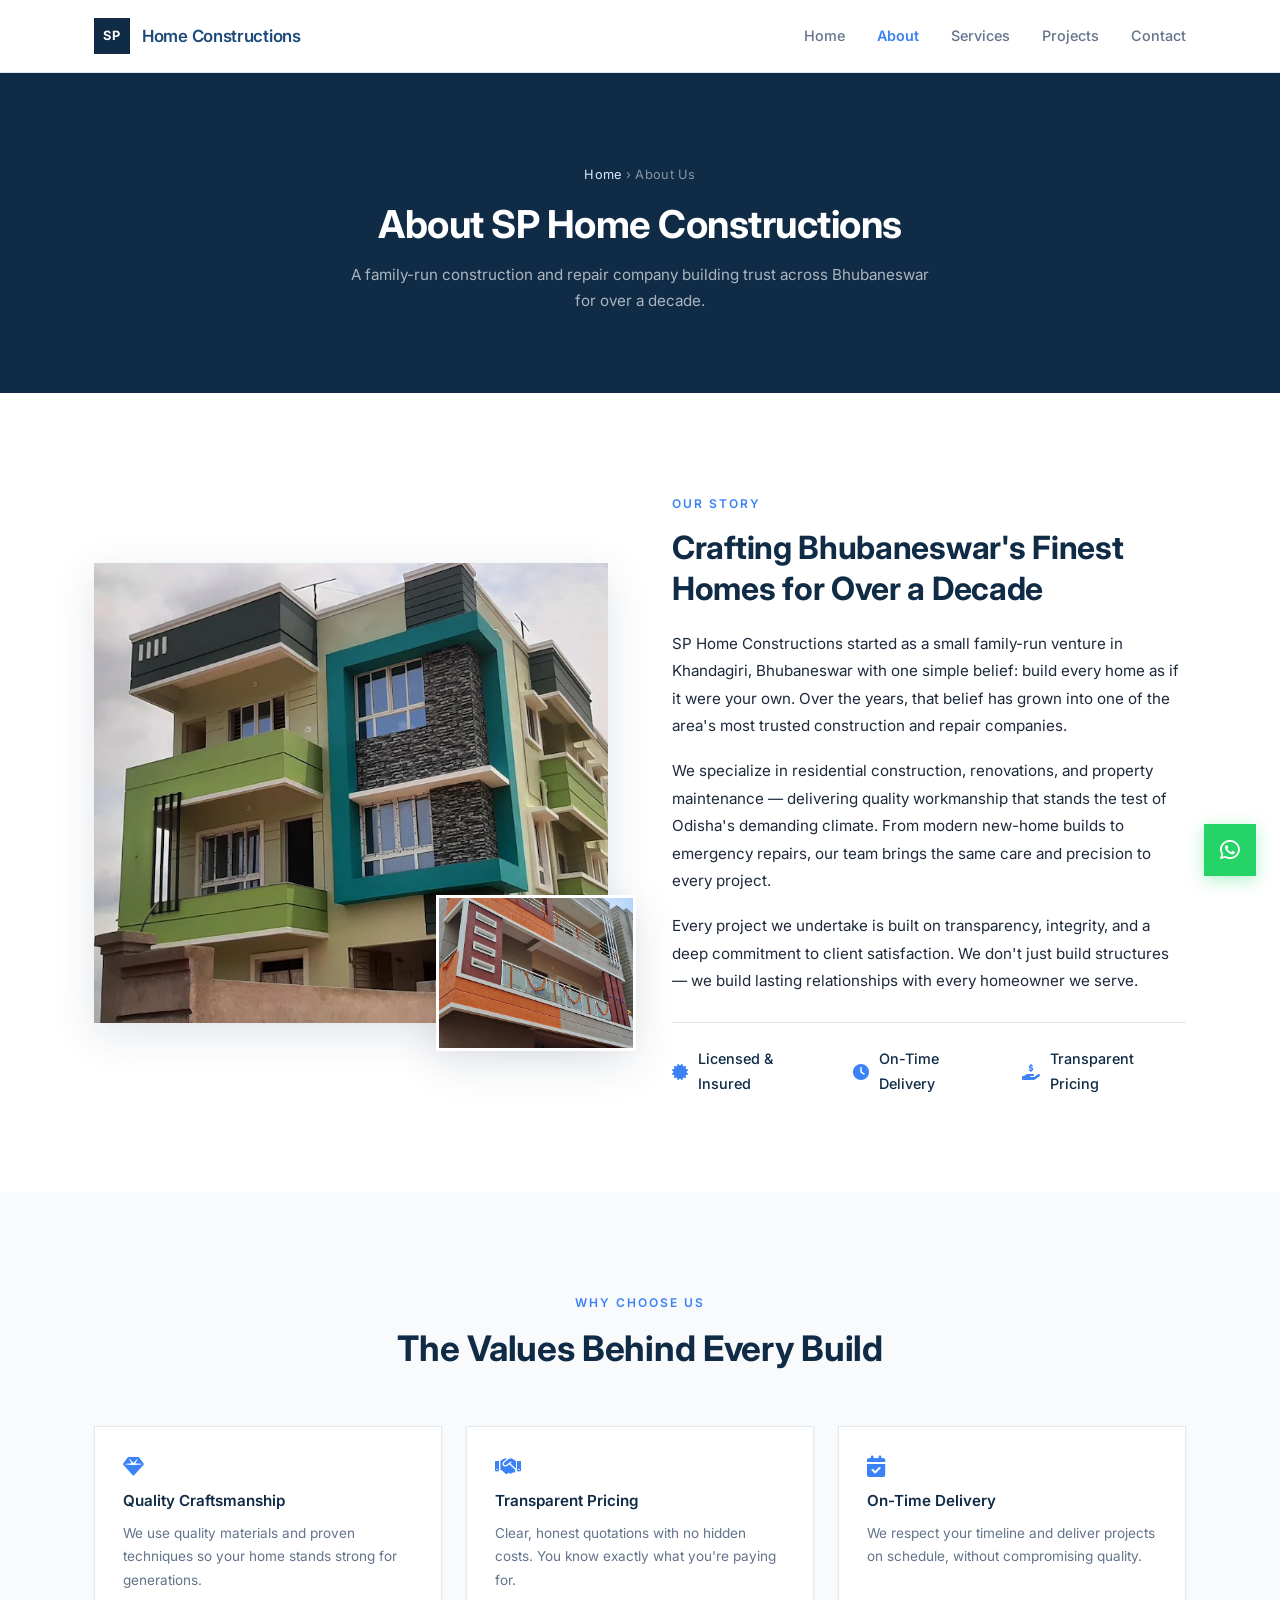
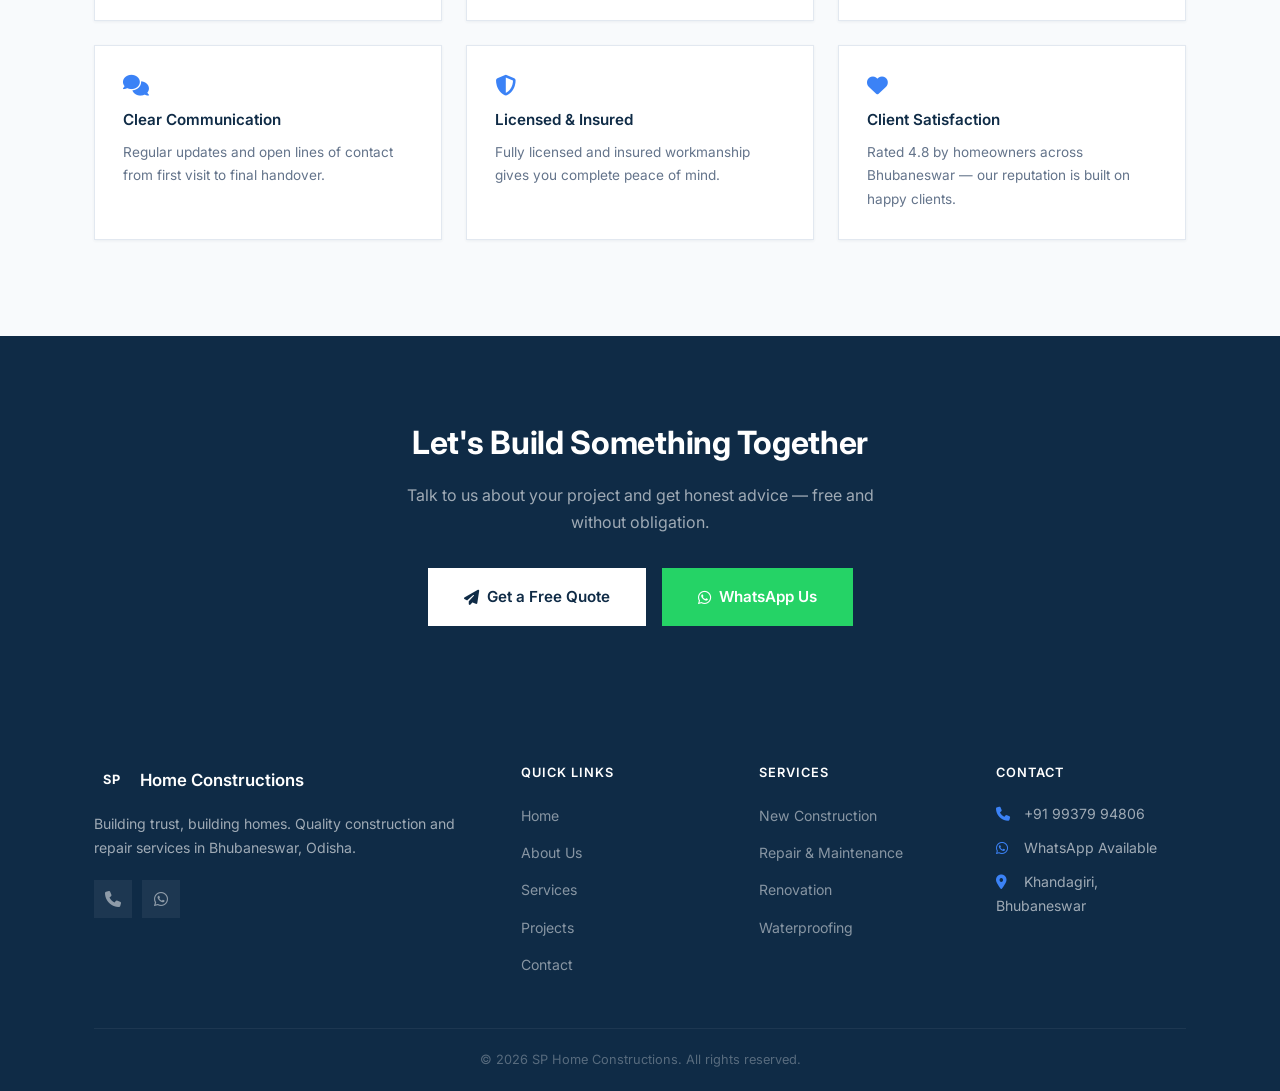
==== about.html @ ca33db7f "SEO overhaul: multi-page site (11 pages) with structured data, sitemap, robots, 404, favicon, and pe" ====
<!doctype html>
<html lang="en-IN">
  <head>
    <meta charset="UTF-8" />
    <meta name="viewport" content="width=device-width, initial-scale=1.0" />
    <title>About SP Home Constructions | Trusted Builders in Khandagiri, Bhubaneswar</title>
    <meta
      name="description"
      content="SP Home Constructions is a family-run construction company in Khandagiri, Bhubaneswar with 10+ years of experience, 50+ projects and 100+ happy clients. Learn our story."
    />
    <link rel="canonical" href="https://sp-home-constructions.vercel.app/about.html" />
    <meta property="og:type" content="website" />
    <meta property="og:title" content="About SP Home Constructions | Trusted Builders in Khandagiri, Bhubaneswar" />
    <meta
      property="og:description"
      content="Family-run construction company in Khandagiri, Bhubaneswar. 10+ years experience, 50+ projects, 100+ happy clients."
    />
    <meta property="og:url" content="https://sp-home-constructions.vercel.app/about.html" />
    <meta property="og:image" content="https://sp-home-constructions.vercel.app/images/about-1.webp" />
    <meta property="og:site_name" content="SP Home Constructions" />
    <meta property="og:locale" content="en_IN" />
    <meta name="twitter:card" content="summary_large_image" />
    <meta name="twitter:title" content="About SP Home Constructions | Trusted Builders in Khandagiri" />
    <meta name="twitter:description" content="Family-run construction company in Khandagiri, Bhubaneswar. 10+ years experience, 50+ projects." />
    <meta name="twitter:image" content="https://sp-home-constructions.vercel.app/images/about-1.webp" />
    <link rel="icon" type="image/svg+xml" href="images/favicon.svg" />
    <link rel="preconnect" href="https://fonts.googleapis.com" />
    <link rel="preconnect" href="https://fonts.gstatic.com" crossorigin />
    <link
      href="https://fonts.googleapis.com/css2?family=Inter:wght@300;400;500;600;700;800&display=swap"
      rel="stylesheet"
    />
    <link
      rel="stylesheet"
      href="https://cdnjs.cloudflare.com/ajax/libs/font-awesome/6.5.0/css/all.min.css"
    />
    <link rel="stylesheet" href="css/style.css" />
    <script type="application/ld+json">
    {
      "@context": "https://schema.org",
      "@type": "AboutPage",
      "name": "About SP Home Constructions",
      "url": "https://sp-home-constructions.vercel.app/about.html",
      "mainEntity": {
        "@type": "HomeAndConstructionBusiness",
        "name": "SP Home Constructions",
        "description": "Family-run construction and repair service based in Khandagiri, Bhubaneswar, Odisha.",
        "url": "https://sp-home-constructions.vercel.app/",
        "telephone": "+919937994806",
        "address": {
          "@type": "PostalAddress",
          "streetAddress": "Plot 1578/2433, Ln 6, Bhaktamadhu Nagar, Jagamara",
          "addressLocality": "Bhubaneswar",
          "addressRegion": "Odisha",
          "postalCode": "751030",
          "addressCountry": "IN"
        }
      }
    }
    </script>
  </head>
  <body>
    <!-- Header -->
    <header class="header" id="header">
      <div class="container">
        <a href="index.html" class="logo">
          <span class="logo-mark">SP</span>
          <span class="logo-text">Home Constructions</span>
        </a>
        <nav class="nav" id="nav">
          <ul>
            <li><a href="index.html">Home</a></li>
            <li><a href="about.html" class="active">About</a></li>
            <li><a href="services.html">Services</a></li>
            <li><a href="projects.html">Projects</a></li>
            <li><a href="contact.html">Contact</a></li>
          </ul>
        </nav>
        <button class="hamburger" id="hamburger" aria-label="Menu">
          <span></span><span></span><span></span>
        </button>
      </div>
    </header>

    <!-- Page Hero -->
    <section class="page-hero">
      <div class="container">
        <p class="breadcrumb"><a href="index.html">Home</a> &rsaquo; About Us</p>
        <h1>About SP Home Constructions</h1>
        <p>
          A family-run construction and repair company building trust across
          Bhubaneswar for over a decade.
        </p>
      </div>
    </section>

    <!-- About -->
    <section class="section about">
      <div class="container">
        <div class="about-grid">
          <div class="about-visual">
            <div class="about-image-main">
              <img
                src="images/about-1.webp"
                alt="SP Home Constructions residential project in Bhubaneswar"
              />
            </div>
            <div class="about-image-accent">
              <img src="images/about-2.webp" alt="Construction detail by SP Home Constructions" />
            </div>
          </div>
          <div class="about-text">
            <span class="section-label">Our Story</span>
            <h2>Crafting Bhubaneswar's Finest Homes for Over a Decade</h2>
            <p>
              SP Home Constructions started as a small family-run venture in
              Khandagiri, Bhubaneswar with one simple belief: build every home
              as if it were your own. Over the years, that belief has grown
              into one of the area's most trusted construction and repair
              companies.
            </p>
            <p>
              We specialize in residential construction, renovations, and
              property maintenance — delivering quality workmanship that
              stands the test of Odisha's demanding climate. From modern
              new-home builds to emergency repairs, our team brings the same
              care and precision to every project.
            </p>
            <p>
              Every project we undertake is built on transparency, integrity,
              and a deep commitment to client satisfaction. We don't just
              build structures — we build lasting relationships with every
              homeowner we serve.
            </p>
            <div class="about-features">
              <div class="feature">
                <i class="fas fa-certificate"></i>
                <span>Licensed & Insured</span>
              </div>
              <div class="feature">
                <i class="fas fa-clock"></i>
                <span>On-Time Delivery</span>
              </div>
              <div class="feature">
                <i class="fas fa-hand-holding-usd"></i>
                <span>Transparent Pricing</span>
              </div>
            </div>
          </div>
        </div>
      </div>
    </section>

    <!-- Values -->
    <section class="section services">
      <div class="container">
        <div class="section-header">
          <span class="section-label">Why Choose Us</span>
          <h2>The Values Behind Every Build</h2>
        </div>
        <div class="values-grid">
          <div class="value-card">
            <i class="fas fa-gem"></i>
            <h3>Quality Craftsmanship</h3>
            <p>
              We use quality materials and proven techniques so your home
              stands strong for generations.
            </p>
          </div>
          <div class="value-card">
            <i class="fas fa-handshake"></i>
            <h3>Transparent Pricing</h3>
            <p>
              Clear, honest quotations with no hidden costs. You know exactly
              what you're paying for.
            </p>
          </div>
          <div class="value-card">
            <i class="fas fa-calendar-check"></i>
            <h3>On-Time Delivery</h3>
            <p>
              We respect your timeline and deliver projects on schedule,
              without compromising quality.
            </p>
          </div>
          <div class="value-card">
            <i class="fas fa-comments"></i>
            <h3>Clear Communication</h3>
            <p>
              Regular updates and open lines of contact from first visit to
              final handover.
            </p>
          </div>
          <div class="value-card">
            <i class="fas fa-shield-alt"></i>
            <h3>Licensed & Insured</h3>
            <p>
              Fully licensed and insured workmanship gives you complete peace
              of mind.
            </p>
          </div>
          <div class="value-card">
            <i class="fas fa-heart"></i>
            <h3>Client Satisfaction</h3>
            <p>
              Rated 4.8 by homeowners across Bhubaneswar — our reputation is
              built on happy clients.
            </p>
          </div>
        </div>
      </div>
    </section>

    <!-- CTA Banner -->
    <section class="cta-banner">
      <div class="container">
        <h2>Let's Build Something Together</h2>
        <p>
          Talk to us about your project and get honest advice — free and
          without obligation.
        </p>
        <div class="cta-actions">
          <a href="contact.html" class="btn btn-primary btn-lg">
            <i class="fas fa-paper-plane"></i> Get a Free Quote
          </a>
          <a
            href="https://wa.me/919937994806"
            target="_blank"
            class="btn btn-whatsapp btn-lg"
          >
            <i class="fab fa-whatsapp"></i> WhatsApp Us
          </a>
        </div>
      </div>
    </section>

    <!-- Footer -->
    <footer class="footer">
      <div class="container">
        <div class="footer-grid">
          <div class="footer-brand">
            <div class="footer-logo">
              <span class="logo-mark">SP</span>
              <span>Home Constructions</span>
            </div>
            <p>
              Building trust, building homes. Quality construction and repair
              services in Bhubaneswar, Odisha.
            </p>
            <div class="footer-social">
              <a href="tel:+919937994806" aria-label="Phone"
                ><i class="fas fa-phone"></i
              ></a>
              <a
                href="https://wa.me/919937994806"
                target="_blank"
                aria-label="WhatsApp"
                ><i class="fab fa-whatsapp"></i
              ></a>
            </div>
          </div>
          <div class="footer-links">
            <h4>Quick Links</h4>
            <ul>
              <li><a href="index.html">Home</a></li>
              <li><a href="about.html">About Us</a></li>
              <li><a href="services.html">Services</a></li>
              <li><a href="projects.html">Projects</a></li>
              <li><a href="contact.html">Contact</a></li>
            </ul>
          </div>
          <div class="footer-links">
            <h4>Services</h4>
            <ul>
              <li><a href="services/home-construction.html">New Construction</a></li>
              <li><a href="services/repair-maintenance.html">Repair & Maintenance</a></li>
              <li><a href="services/renovation.html">Renovation</a></li>
              <li><a href="services/waterproofing.html">Waterproofing</a></li>
            </ul>
          </div>
          <div class="footer-contact">
            <h4>Contact</h4>
            <p><i class="fas fa-phone"></i> +91 99379 94806</p>
            <p><i class="fab fa-whatsapp"></i> WhatsApp Available</p>
            <p><i class="fas fa-map-marker-alt"></i> Khandagiri, Bhubaneswar</p>
          </div>
        </div>
        <div class="footer-bottom">
          <p>&copy; 2026 SP Home Constructions. All rights reserved.</p>
        </div>
      </div>
    </footer>

    <!-- WhatsApp Float -->
    <a
      href="https://wa.me/919937994806?text=Hi%20SP%20Home%20Constructions!%20I'm%20interested%20in%20your%20services."
      target="_blank"
      class="whatsapp-float"
      aria-label="Chat on WhatsApp"
    >
      <i class="fab fa-whatsapp"></i>
    </a>

    <script src="js/script.js"></script>
  </body>
</html>
---- css/style.css ----
:root {
  --navy: #0F2B46;
  --navy-light: #1E4A7A;
  --blue: #3B82F6;
  --blue-light: #DBEAFE;
  --white: #FFFFFF;
  --bg: #F8FAFC;
  --text: #1E293B;
  --text-light: #64748B;
  --border: #E2E8F0;
  --shadow-sm: 0 1px 3px rgba(15, 43, 70, 0.06);
  --shadow: 0 4px 20px rgba(15, 43, 70, 0.08);
  --shadow-lg: 0 12px 40px rgba(15, 43, 70, 0.12);
  --radius: 6px;
  --transition: 0.3s ease;
}

* {
  margin: 0;
  padding: 0;
  box-sizing: border-box;
}

html {
  scroll-behavior: smooth;
}

body {
  font-family: 'Inter', -apple-system, BlinkMacSystemFont, sans-serif;
  color: var(--text);
  line-height: 1.7;
  background: var(--white);
  -webkit-font-smoothing: antialiased;
}

.container {
  max-width: 1140px;
  margin: 0 auto;
  padding: 0 24px;
}

img {
  max-width: 100%;
  height: auto;
  display: block;
}

/* Header */
.header {
  position: fixed;
  top: 0;
  left: 0;
  width: 100%;
  z-index: 1000;
  background: #fff;
  border-bottom: 1px solid var(--border);
  transition: var(--transition);
}

.header .container {
  display: flex;
  align-items: center;
  justify-content: space-between;
  height: 72px;
}

.logo {
  display: flex;
  align-items: center;
  gap: 12px;
  text-decoration: none;
  z-index: 2;
}

.logo-mark {
  font-weight: 700;
  font-size: 0.8rem;
  letter-spacing: 1px;
  width: 36px;
  height: 36px;
  background: var(--navy);
  color: #fff;
  display: flex;
  align-items: center;
  justify-content: center;
}

.logo-text {
  font-weight: 600;
  font-size: 1.05rem;
  color: var(--navy-light);
  letter-spacing: -0.3px;
}

.nav {
  display: flex;
  align-items: center;
}

.nav ul {
  display: flex;
  list-style: none;
  gap: 32px;
}

.nav a {
  text-decoration: none;
  color: var(--text-light);
  font-weight: 500;
  font-size: 0.9rem;
  transition: color 0.3s;
}

.nav a:hover {
  color: var(--blue);
}

.hamburger {
  display: none;
  background: none;
  border: none;
  cursor: pointer;
  padding: 4px;
  position: relative;
  z-index: 101;
}

.hamburger span {
  display: block;
  width: 22px;
  height: 2px;
  background: var(--navy);
  margin: 5px 0;
  transition: var(--transition);
}

.hamburger.active span:nth-child(1) {
  transform: rotate(45deg) translate(5px, 5px);
}

.hamburger.active span:nth-child(2) {
  opacity: 0;
}

.hamburger.active span:nth-child(3) {
  transform: rotate(-45deg) translate(5px, -5px);
}

/* Hero */
.hero {
  min-height: 100vh;
  position: relative;
  display: flex;
  align-items: center;
  overflow: hidden;
}

.hero-bg {
  position: absolute;
  inset: 0;
  background: url('../images/hero-bg.webp') center 30%/cover no-repeat;
}

.hero-overlay {
  position: absolute;
  inset: 0;
  background: linear-gradient(135deg, rgba(15,43,70,0.95) 0%, rgba(15,43,70,0.75) 100%);
}

.hero .container {
  position: relative;
  z-index: 1;
  width: 100%;
}

.hero-content {
  max-width: 620px;
  padding: 120px 0 180px;
}

.hero-badge {
  display: inline-block;
  padding: 8px 20px;
  background: rgba(59,130,246,0.15);
  font-size: 0.78rem;
  font-weight: 600;
  color: var(--blue);
  letter-spacing: 1px;
  text-transform: uppercase;
  margin-bottom: 24px;
}

.hero-content h1 {
  font-size: 3.5rem;
  font-weight: 700;
  line-height: 1.1;
  color: #fff;
  margin-bottom: 20px;
  letter-spacing: -0.5px;
}

.hero-content p {
  font-size: 1.05rem;
  line-height: 1.8;
  color: rgba(255,255,255,0.7);
  margin-bottom: 32px;
  max-width: 480px;
}

.hero-actions {
  display: flex;
  gap: 16px;
  flex-wrap: wrap;
}

/* Buttons */
.btn {
  display: inline-flex;
  align-items: center;
  gap: 8px;
  padding: 14px 32px;
  font-size: 0.9rem;
  font-weight: 600;
  text-decoration: none;
  border: none;
  cursor: pointer;
  transition: var(--transition);
  font-family: 'Inter', sans-serif;
}

.btn-lg {
  padding: 16px 36px;
  font-size: 0.95rem;
}

.btn-primary {
  background: var(--blue);
  color: #fff;
}

.btn-primary:hover {
  background: #2563EB;
  transform: translateY(-1px);
  box-shadow: 0 4px 16px rgba(59,130,246,0.3);
}

.btn-ghost {
  background: transparent;
  color: #fff;
  border: 1px solid rgba(255,255,255,0.2);
}

.btn-ghost:hover {
  border-color: rgba(255,255,255,0.5);
}

.btn-whatsapp {
  background: #25d366;
  color: #fff;
}

.btn-whatsapp:hover {
  background: #1da851;
  transform: translateY(-1px);
  box-shadow: 0 4px 16px rgba(37,211,102,0.3);
}

/* Section */
.section {
  padding: 96px 0;
}

.section-header {
  text-align: center;
  margin-bottom: 56px;
}

.section-label {
  display: inline-block;
  font-size: 0.75rem;
  font-weight: 600;
  color: var(--blue);
  letter-spacing: 2px;
  text-transform: uppercase;
  margin-bottom: 12px;
}

.section-header h2 {
  font-size: 2.2rem;
  font-weight: 700;
  color: var(--navy);
  line-height: 1.25;
  margin-bottom: 12px;
  letter-spacing: -0.3px;
}

.section-header p {
  color: var(--text-light);
  font-size: 1rem;
  max-width: 540px;
  margin: 0 auto;
}

/* About */
.about {
  background: var(--white);
}

.about-grid {
  display: grid;
  grid-template-columns: 1fr 1fr;
  gap: 64px;
  align-items: center;
}

.about-visual {
  position: relative;
}

.about-image-main {
  overflow: hidden;
  box-shadow: var(--shadow-lg);
}

.about-image-main img {
  width: 100%;
  height: 460px;
  object-fit: cover;
  transition: transform 0.5s;
}

.about-image-main:hover img {
  transform: scale(1.03);
}

.about-image-accent {
  position: absolute;
  bottom: -28px;
  right: -28px;
  width: 200px;
  overflow: hidden;
  box-shadow: var(--shadow-lg);
  border: 3px solid #fff;
}

.about-image-accent img {
  width: 100%;
  height: 150px;
  object-fit: cover;
}

.about-text h2 {
  font-size: 2rem;
  font-weight: 700;
  color: var(--navy);
  line-height: 1.3;
  margin-bottom: 20px;
  letter-spacing: -0.3px;
}

.about-text p {
  color: var(--text);
  font-size: 0.95rem;
  margin-bottom: 18px;
  line-height: 1.8;
}

.about-features {
  display: flex;
  gap: 24px;
  margin-top: 28px;
  padding-top: 24px;
  border-top: 1px solid var(--border);
}

.feature {
  display: flex;
  align-items: center;
  gap: 10px;
  font-weight: 500;
  color: var(--navy);
  font-size: 0.9rem;
}

.feature i {
  color: var(--blue);
  font-size: 1rem;
}

/* Services */
.services {
  background: var(--bg);
}

.services-grid {
  display: grid;
  grid-template-columns: repeat(3, 1fr);
  gap: 24px;
}

.service-card {
  background: #fff;
  padding: 36px 28px;
  box-shadow: var(--shadow-sm);
  transition: var(--transition);
  border: 1px solid var(--border);
}

.service-card:hover {
  box-shadow: var(--shadow);
  border-color: var(--blue);
}

.service-icon {
  width: 56px;
  height: 56px;
  background: var(--blue-light);
  display: flex;
  align-items: center;
  justify-content: center;
  margin: 0 0 20px;
  font-size: 1.3rem;
  color: var(--blue);
}

.service-card h3 {
  font-size: 1.1rem;
  font-weight: 600;
  color: var(--navy);
  margin-bottom: 10px;
}

.service-card p {
  color: var(--text-light);
  font-size: 0.9rem;
  line-height: 1.7;
}

.service-link {
  display: inline-block;
  margin-top: 14px;
  color: var(--blue);
  font-weight: 600;
  font-size: 0.85rem;
  text-decoration: none;
  transition: color 0.2s;
}

.service-link:hover {
  color: var(--navy);
}

/* Projects */
.projects {
  background: var(--white);
}

.projects-grid {
  display: grid;
  grid-template-columns: repeat(3, 1fr);
  gap: 20px;
}

.project-card {
  position: relative;
  overflow: hidden;
  cursor: pointer;
  aspect-ratio: 4 / 3;
}

.project-img {
  width: 100%;
  height: 100%;
}

.project-img img {
  width: 100%;
  height: 100%;
  object-fit: cover;
  transition: transform 0.5s;
}

.project-card:hover .project-img img {
  transform: scale(1.06);
}

.project-overlay {
  position: absolute;
  inset: 0;
  background: linear-gradient(to top, rgba(15,43,70,0.85) 0%, transparent 50%);
  display: flex;
  flex-direction: column;
  justify-content: flex-end;
  padding: 24px;
  opacity: 0;
  transition: opacity 0.3s;
}

.project-card:hover .project-overlay {
  opacity: 1;
}

.project-overlay h3 {
  color: #fff;
  font-size: 1.05rem;
  font-weight: 600;
}

.project-overlay p {
  color: rgba(255,255,255,0.65);
  font-size: 0.85rem;
  margin-top: 4px;
}

/* Testimonials */
.testimonials {
  background: var(--bg);
}

.testimonials-grid {
  display: grid;
  grid-template-columns: repeat(3, 1fr);
  gap: 24px;
}

.testimonial-card {
  background: #fff;
  padding: 32px;
  box-shadow: var(--shadow-sm);
  border: 1px solid var(--border);
  transition: var(--transition);
}

.testimonial-card:hover {
  box-shadow: var(--shadow);
}

.testimonial-stars {
  color: #F59E0B;
  margin-bottom: 16px;
  font-size: 0.8rem;
  letter-spacing: 2px;
}

.testimonial-card > p {
  color: var(--text);
  font-size: 0.92rem;
  line-height: 1.8;
  margin-bottom: 20px;
}

.testimonial-author {
  display: flex;
  align-items: center;
  gap: 12px;
}

.author-avatar {
  width: 40px;
  height: 40px;
  background: var(--navy);
  color: #fff;
  display: flex;
  align-items: center;
  justify-content: center;
  font-weight: 600;
  font-size: 0.8rem;
}

.testimonial-author h4 {
  font-size: 0.9rem;
  font-weight: 600;
  color: var(--navy);
}

.testimonial-author span {
  font-size: 0.8rem;
  color: var(--text-light);
}

/* CTA Banner */
.cta-banner {
  padding: 80px 0;
  background: var(--navy);
  text-align: center;
}

.cta-banner h2 {
  font-size: 2rem;
  color: #fff;
  font-weight: 700;
  margin-bottom: 12px;
  letter-spacing: -0.3px;
}

.cta-banner p {
  font-size: 1rem;
  color: rgba(255,255,255,0.6);
  margin-bottom: 32px;
  max-width: 480px;
  margin-left: auto;
  margin-right: auto;
}

.cta-actions {
  display: flex;
  gap: 16px;
  justify-content: center;
  flex-wrap: wrap;
}

.cta-banner .btn-primary {
  background: #fff;
  color: var(--navy);
}

.cta-banner .btn-primary:hover {
  background: var(--blue-light);
  box-shadow: none;
}

/* Contact */
.contact {
  background: var(--white);
}

.contact-grid {
  display: grid;
  grid-template-columns: 1fr 1fr;
  gap: 56px;
  align-items: start;
}

.contact-info h2 {
  font-size: 2rem;
  font-weight: 700;
  color: var(--navy);
  margin-bottom: 12px;
  letter-spacing: -0.3px;
}

.contact-info > p {
  color: var(--text-light);
  margin-bottom: 32px;
  font-size: 0.95rem;
}

.contact-details {
  display: flex;
  flex-direction: column;
  gap: 24px;
}

.contact-item {
  display: flex;
  gap: 16px;
  align-items: flex-start;
}

.contact-icon {
  width: 44px;
  height: 44px;
  background: var(--blue-light);
  display: flex;
  align-items: center;
  justify-content: center;
  color: var(--blue);
  font-size: 1rem;
  flex-shrink: 0;
}

.contact-item h4 {
  font-size: 0.9rem;
  font-weight: 600;
  color: var(--navy);
  margin-bottom: 2px;
}

.contact-item p,
.contact-item a {
  color: var(--text-light);
  text-decoration: none;
  font-size: 0.9rem;
  line-height: 1.6;
}

.contact-item a:hover {
  color: var(--blue);
}

/* Contact Stats (moved from hero) */
.hero-stats {
  display: flex;
  gap: 24px;
  padding: 32px 0 0;
  flex-wrap: wrap;
  justify-content: center;
}

.hero-stat {
  text-align: center;
}

.hero-stat .stat-number {
  font-size: 1.4rem;
  font-weight: 700;
  color: #fff;
  display: block;
  line-height: 1.2;
}

.hero-stat .stat-label {
  font-size: 0.68rem;
  color: rgba(255,255,255,0.6);
  text-transform: uppercase;
  letter-spacing: 0.5px;
  display: block;
  margin-top: 2px;
}

/* Contact Form */
.contact-form {
  background: var(--bg);
  padding: 40px;
  border: 1px solid var(--border);
}

.contact-form h3 {
  font-size: 1.15rem;
  font-weight: 600;
  color: var(--navy);
  margin-bottom: 24px;
}

.form-row {
  display: grid;
  grid-template-columns: 1fr 1fr;
  gap: 16px;
}

.contact-form input,
.contact-form select,
.contact-form textarea {
  width: 100%;
  padding: 14px 16px;
  border: 1px solid var(--border);
  font-size: 0.9rem;
  font-family: 'Inter', sans-serif;
  background: #fff;
  outline: none;
  transition: border-color 0.2s;
  color: var(--text);
  margin-bottom: 16px;
}

.contact-form input:focus,
.contact-form select:focus,
.contact-form textarea:focus {
  border-color: var(--blue);
  box-shadow: 0 0 0 3px rgba(59,130,246,0.1);
}

.contact-form button {
  width: 100%;
  justify-content: center;
}

.form-status {
  margin-top: 16px;
  padding: 12px 16px;
  font-size: 0.85rem;
  border-radius: var(--radius);
  display: none;
}

.form-status.success {
  display: block;
  background: #ECFDF5;
  border: 1px solid #A7F3D0;
  color: #065F46;
}

.form-status.error {
  display: block;
  background: #FEF2F2;
  border: 1px solid #FECACA;
  color: #991B1B;
}

/* Map */
.map iframe {
  width: 100%;
  height: 380px;
  border: none;
  display: block;
}

/* Footer */
.footer {
  background: var(--navy);
  color: rgba(255,255,255,0.6);
  padding: 56px 0 0;
}

.footer-grid {
  display: grid;
  grid-template-columns: 2fr 1fr 1fr 1fr;
  gap: 48px;
  padding-bottom: 40px;
}

.footer-logo {
  display: flex;
  align-items: center;
  gap: 10px;
  font-size: 1.05rem;
  font-weight: 600;
  color: #fff;
  margin-bottom: 14px;
}

.footer-brand p {
  font-size: 0.88rem;
  line-height: 1.7;
  margin-bottom: 20px;
}

.footer-social {
  display: flex;
  gap: 10px;
}

.footer-social a {
  width: 38px;
  height: 38px;
  background: rgba(255,255,255,0.06);
  display: flex;
  align-items: center;
  justify-content: center;
  color: rgba(255,255,255,0.5);
  text-decoration: none;
  transition: var(--transition);
}

.footer-social a:hover {
  background: var(--blue);
  color: #fff;
}

.footer-links h4,
.footer-contact h4 {
  color: #fff;
  font-size: 0.8rem;
  font-weight: 600;
  letter-spacing: 1px;
  text-transform: uppercase;
  margin-bottom: 18px;
}

.footer-links ul {
  list-style: none;
}

.footer-links li {
  margin-bottom: 10px;
}

.footer-links a {
  color: rgba(255,255,255,0.5);
  text-decoration: none;
  font-size: 0.88rem;
  transition: color 0.2s;
}

.footer-links a:hover {
  color: var(--blue);
}

.footer-contact p {
  margin-bottom: 10px;
  font-size: 0.88rem;
}

.footer-contact i {
  margin-right: 8px;
  color: var(--blue);
  width: 16px;
}

.footer-bottom {
  border-top: 1px solid rgba(255,255,255,0.06);
  padding: 20px 0;
  text-align: center;
  font-size: 0.8rem;
  color: rgba(255,255,255,0.3);
}

/* WhatsApp Float */
.whatsapp-float {
  position: fixed;
  bottom: 24px;
  right: 24px;
  width: 52px;
  height: 52px;
  background: #25d366;
  display: flex;
  align-items: center;
  justify-content: center;
  color: #fff;
  font-size: 1.4rem;
  box-shadow: 0 4px 16px rgba(37,211,102,0.35);
  z-index: 999;
  transition: var(--transition);
  text-decoration: none;
}

.whatsapp-float:hover {
  transform: scale(1.05);
}

/* Animations */
.fade-in {
  opacity: 0;
  transform: translateY(24px);
  transition: opacity 0.5s ease, transform 0.5s ease;
}

.fade-in.visible {
  opacity: 1;
  transform: translateY(0);
}

/* Mobile-first responsive */
@media (max-width: 1024px) {
  .hero-content h1 {
    font-size: 2.8rem;
  }

  .about-grid {
    gap: 48px;
  }

  .services-grid {
    grid-template-columns: repeat(2, 1fr);
  }

  .projects-grid {
    grid-template-columns: repeat(2, 1fr);
  }

  .testimonials-grid {
    grid-template-columns: repeat(2, 1fr);
  }

  .footer-grid {
    grid-template-columns: repeat(2, 1fr);
  }
}

@media (max-width: 768px) {
  /* Navigation */
  .nav {
    position: fixed;
    top: 0;
    right: -100%;
    width: 100%;
    height: 100vh;
    background: rgba(0,0,0,0.4);
    transition: none;
    box-shadow: none;
    z-index: 100;
    pointer-events: none;
  }

  .nav ul {
    position: absolute;
    top: 0;
    right: -280px;
    width: 280px;
    height: 100vh;
    background: #fff;
    padding: 90px 32px 32px;
    flex-direction: column;
    gap: 24px;
    transition: right 0.3s ease;
    box-shadow: -4px 0 24px rgba(0,0,0,0.1);
  }

  .nav.active {
    right: 0;
    pointer-events: all;
  }

  .nav.active ul {
    right: 0;
  }

  .nav a {
    font-size: 1.05rem;
    display: block;
    padding: 8px 0;
  }

  .hamburger {
    display: block;
  }

  /* Hero */
  .hero {
    min-height: 90vh;
  }

  .hero-content {
    padding: 100px 0 20px;
    max-width: 100%;
  }

  .hero-content h1 {
    font-size: 2rem;
    letter-spacing: -0.3px;
  }

  .hero-content p {
    font-size: 0.92rem;
    max-width: 100%;
    margin-bottom: 28px;
  }

  .hero-badge {
    font-size: 0.72rem;
    padding: 6px 16px;
    margin-bottom: 20px;
  }

  .hero-actions {
    flex-direction: column;
    gap: 12px;
  }

  .hero-actions .btn {
    width: 100%;
    justify-content: center;
  }

  .hero-stats {
    gap: 16px;
    padding: 24px 0 0;
  }

  .hero-stat .stat-number {
    font-size: 1.1rem;
  }

  .hero-stat .stat-label {
    font-size: 0.6rem;
  }

  .hero-overlay {
    clip-path: polygon(0 0, 100% 0, 100% 100%, 0 92%);
  }

  /* About */
  .about-grid,
  .contact-grid {
    grid-template-columns: 1fr;
    gap: 32px;
  }

  .about-image-main img {
    height: 280px;
  }

  .about-image-accent {
    display: none;
  }

  .about-text h2 {
    font-size: 1.5rem;
  }

  .about-text p {
    font-size: 0.92rem;
  }

  .about-features {
    flex-direction: column;
    gap: 10px;
    margin-top: 20px;
    padding-top: 20px;
  }

  .feature {
    font-size: 0.88rem;
  }

  /* Services */
  .services-grid {
    grid-template-columns: 1fr;
    gap: 16px;
  }

  .service-card {
    padding: 28px 20px;
    text-align: left;
    display: flex;
    gap: 16px;
    align-items: flex-start;
  }

  .service-icon {
    margin: 0;
    width: 48px;
    height: 48px;
    font-size: 1.1rem;
    flex-shrink: 0;
  }

  .service-card h3 {
    font-size: 1rem;
    margin-bottom: 6px;
  }

  .service-card p {
    font-size: 0.85rem;
  }

  /* Projects */
  .projects-grid {
    grid-template-columns: 1fr;
    gap: 16px;
  }

  .project-card {
    aspect-ratio: 16 / 9;
    border-width: 3px;
  }

  .project-overlay {
    opacity: 1;
    background: linear-gradient(to top, rgba(15,43,70,0.85) 0%, transparent 40%);
    padding: 20px;
  }

  .project-overlay h3 {
    font-size: 1rem;
  }

  /* Testimonials */
  .testimonials-grid {
    grid-template-columns: 1fr;
    gap: 16px;
  }

  .testimonial-card {
    padding: 24px;
  }

  .testimonial-card > p {
    font-size: 0.9rem;
  }

  /* CTA Banner */
  .cta-banner {
    padding: 56px 0;
  }

  .cta-banner h2 {
    font-size: 1.5rem;
  }

  .cta-banner p {
    font-size: 0.92rem;
    margin-bottom: 28px;
  }

  .cta-actions {
    flex-direction: column;
    gap: 12px;
  }

  .cta-actions .btn {
    width: 100%;
    justify-content: center;
  }

  /* Contact */
  .contact-info h2 {
    font-size: 1.5rem;
  }

  .contact-info > p {
    font-size: 0.92rem;
    margin-bottom: 24px;
  }

  .contact-details {
    gap: 18px;
  }

  .contact-item {
    gap: 12px;
  }

  .contact-icon {
    width: 40px;
    height: 40px;
    font-size: 0.9rem;
  }

  .contact-item h4 {
    font-size: 0.85rem;
  }

  .contact-item p,
  .contact-item a {
    font-size: 0.85rem;
  }

  .contact-form {
    padding: 24px;
  }

  .contact-form h3 {
    font-size: 1.05rem;
    margin-bottom: 18px;
  }

  .form-row {
    grid-template-columns: 1fr;
    gap: 0;
  }

  .contact-form input,
  .contact-form select,
  .contact-form textarea {
    padding: 12px 14px;
    font-size: 0.85rem;
    margin-bottom: 12px;
  }

  /* Section spacing */
  .section-header {
    margin-bottom: 36px;
  }

  .section-header h2 {
    font-size: 1.5rem;
  }

  .section-header p {
    font-size: 0.9rem;
  }

  .section {
    padding: 48px 0;
  }

  /* Map */
  .map iframe {
    height: 260px;
  }

  /* Footer */
  .footer-grid {
    grid-template-columns: 1fr;
    gap: 28px;
    padding-bottom: 28px;
  }

  .footer {
    padding: 40px 0 0;
  }

  .footer-logo {
    font-size: 1rem;
  }

  .footer-brand p {
    font-size: 0.85rem;
  }

  .footer-links h4,
  .footer-contact h4 {
    font-size: 0.75rem;
    margin-bottom: 14px;
  }

  .footer-links li {
    margin-bottom: 8px;
  }

  .footer-links a,
  .footer-contact p {
    font-size: 0.85rem;
  }

  .footer-bottom {
    font-size: 0.75rem;
    padding: 16px 0;
  }
}

@media (max-width: 480px) {
  .header .container {
    height: 60px;
    padding: 0 16px;
  }

  .logo-mark {
    width: 32px;
    height: 32px;
    font-size: 0.7rem;
  }

  .logo-text {
    font-size: 0.9rem;
  }

  .hero {
    min-height: 85vh;
  }

  .hero-content {
    padding: 80px 0 10px;
  }

  .hero-content h1 {
    font-size: 1.6rem;
  }

  .hero-content p {
    font-size: 0.85rem;
    margin-bottom: 24px;
  }

  .hero-badge {
    font-size: 0.65rem;
    padding: 4px 12px;
    margin-bottom: 16px;
  }

  .hero-actions .btn {
    font-size: 0.85rem;
    padding: 12px 24px;
  }

  .hero-stats {
    gap: 12px;
    padding: 20px 0 0;
  }

  .hero-stat .stat-number {
    font-size: 1rem;
  }

  .hero-stat .stat-label {
    font-size: 0.55rem;
  }

  .btn {
    width: 100%;
    justify-content: center;
    padding: 12px 24px;
    font-size: 0.85rem;
  }

  .btn-lg {
    padding: 14px 28px;
  }

  .about-image-main img {
    height: 220px;
  }

  .about-text h2 {
    font-size: 1.3rem;
  }

  .section-header h2 {
    font-size: 1.3rem;
  }

  .section {
    padding: 36px 0;
  }

  .service-card {
    padding: 20px 16px;
  }

  .service-icon {
    width: 40px;
    height: 40px;
    font-size: 1rem;
  }

  .service-card h3 {
    font-size: 0.92rem;
  }

  .project-overlay h3 {
    font-size: 0.9rem;
  }

  .project-overlay p {
    font-size: 0.78rem;
  }

  .cta-banner {
    padding: 40px 16px;
  }

  .cta-banner h2 {
    font-size: 1.3rem;
  }

  .cta-banner p {
    font-size: 0.85rem;
  }

  .contact-form {
    padding: 20px 16px;
  }

  .contact-form input,
  .contact-form select,
  .contact-form textarea {
    padding: 10px 12px;
    font-size: 0.82rem;
  }

  .map iframe {
    height: 200px;
  }

  .whatsapp-float {
    width: 48px;
    height: 48px;
    font-size: 1.2rem;
    bottom: 16px;
    right: 16px;
  }
}

/* Page hero (interior pages) */
.page-hero {
  background: var(--navy);
  padding: 150px 0 80px;
  text-align: center;
}

.page-hero .breadcrumb {
  color: rgba(255,255,255,0.5);
  font-size: 0.8rem;
  margin-bottom: 14px;
  letter-spacing: 0.3px;
}

.page-hero .breadcrumb a {
  color: var(--blue-light);
  text-decoration: none;
}

.page-hero .breadcrumb a:hover {
  text-decoration: underline;
}

.page-hero h1 {
  color: #fff;
  font-size: 2.4rem;
  font-weight: 700;
  letter-spacing: -0.5px;
  line-height: 1.25;
}

.page-hero p {
  color: rgba(255,255,255,0.65);
  max-width: 600px;
  margin: 14px auto 0;
  font-size: 0.95rem;
  line-height: 1.7;
}

/* Active nav link */
.nav a.active {
  color: var(--blue);
  font-weight: 600;
}

/* Section action link */
.section-action {
  text-align: center;
  margin-top: 36px;
}

/* Service detail pages */
.service-detail-grid {
  display: grid;
  grid-template-columns: 1fr 1fr;
  gap: 56px;
  align-items: start;
}

.service-detail-text h2 {
  font-size: 1.6rem;
  font-weight: 700;
  color: var(--navy);
  margin-bottom: 14px;
  letter-spacing: -0.3px;
}

.service-detail-text > p {
  color: var(--text-light);
  font-size: 0.95rem;
  line-height: 1.8;
  margin-bottom: 14px;
}

.check-list {
  list-style: none;
  margin-top: 18px;
}

.check-list li {
  padding: 7px 0;
  display: flex;
  gap: 12px;
  align-items: flex-start;
  font-size: 0.92rem;
  color: var(--text);
}

.check-list i {
  color: var(--blue);
  margin-top: 4px;
  flex-shrink: 0;
}

.service-detail-side .service-card {
  margin-bottom: 16px;
}

.side-card {
  background: var(--bg);
  border: 1px solid var(--border);
  padding: 28px;
}

.side-card h3 {
  font-size: 1rem;
  font-weight: 600;
  color: var(--navy);
  margin-bottom: 14px;
}

.side-card ul {
  list-style: none;
}

.side-card li {
  padding: 8px 0;
  font-size: 0.88rem;
  color: var(--text-light);
  border-bottom: 1px solid var(--border);
  display: flex;
  align-items: center;
  gap: 10px;
}

.side-card li:last-child {
  border-bottom: none;
}

.side-card li i {
  color: var(--blue);
  width: 18px;
  text-align: center;
}

.side-card a {
  color: var(--text-light);
  text-decoration: none;
}

.side-card a:hover {
  color: var(--blue);
}

/* Process steps */
.process-grid {
  display: grid;
  grid-template-columns: repeat(4, 1fr);
  gap: 20px;
  margin-top: 36px;
}

.process-step {
  background: #fff;
  border: 1px solid var(--border);
  padding: 24px;
  box-shadow: var(--shadow-sm);
  transition: var(--transition);
}

.process-step:hover {
  box-shadow: var(--shadow);
}

.process-step .step-num {
  color: var(--blue);
  font-weight: 700;
  font-size: 0.75rem;
  letter-spacing: 1.5px;
  text-transform: uppercase;
}

.process-step h3 {
  font-size: 0.95rem;
  margin: 10px 0 6px;
  color: var(--navy);
  font-weight: 600;
}

.process-step p {
  font-size: 0.85rem;
  color: var(--text-light);
  line-height: 1.6;
}

/* FAQ */
.faq-item {
  background: #fff;
  border: 1px solid var(--border);
  padding: 20px 24px;
  margin-bottom: 12px;
}

.faq-item summary {
  font-weight: 600;
  color: var(--navy);
  cursor: pointer;
  font-size: 0.95rem;
  outline: none;
}

.faq-item summary::-webkit-details-marker {
  display: none;
}

.faq-item p {
  margin-top: 12px;
  font-size: 0.9rem;
  color: var(--text-light);
  line-height: 1.7;
}

/* Values grid (about) */
.values-grid {
  display: grid;
  grid-template-columns: repeat(3, 1fr);
  gap: 24px;
  margin-top: 36px;
}

.value-card {
  background: #fff;
  border: 1px solid var(--border);
  padding: 28px;
  box-shadow: var(--shadow-sm);
}

.value-card i {
  color: var(--blue);
  font-size: 1.3rem;
  margin-bottom: 12px;
}

.value-card h3 {
  font-size: 0.95rem;
  font-weight: 600;
  color: var(--navy);
  margin-bottom: 8px;
}

.value-card p {
  font-size: 0.85rem;
  color: var(--text-light);
  line-height: 1.7;
}

/* Responsive additions */
@media (max-width: 1024px) {
  .process-grid {
    grid-template-columns: repeat(2, 1fr);
  }
}

@media (max-width: 768px) {
  .page-hero {
    padding: 120px 0 56px;
  }

  .page-hero h1 {
    font-size: 1.7rem;
  }

  .page-hero p {
    font-size: 0.9rem;
  }

  .service-detail-grid {
    grid-template-columns: 1fr;
    gap: 32px;
  }

  .process-grid {
    grid-template-columns: 1fr 1fr;
    gap: 14px;
  }

  .values-grid {
    grid-template-columns: 1fr;
  }
}

@media (max-width: 480px) {
  .page-hero {
    padding: 100px 0 44px;
  }

  .page-hero h1 {
    font-size: 1.4rem;
  }

  .process-grid {
    grid-template-columns: 1fr;
  }

  .faq-item {
    padding: 16px;
  }
}
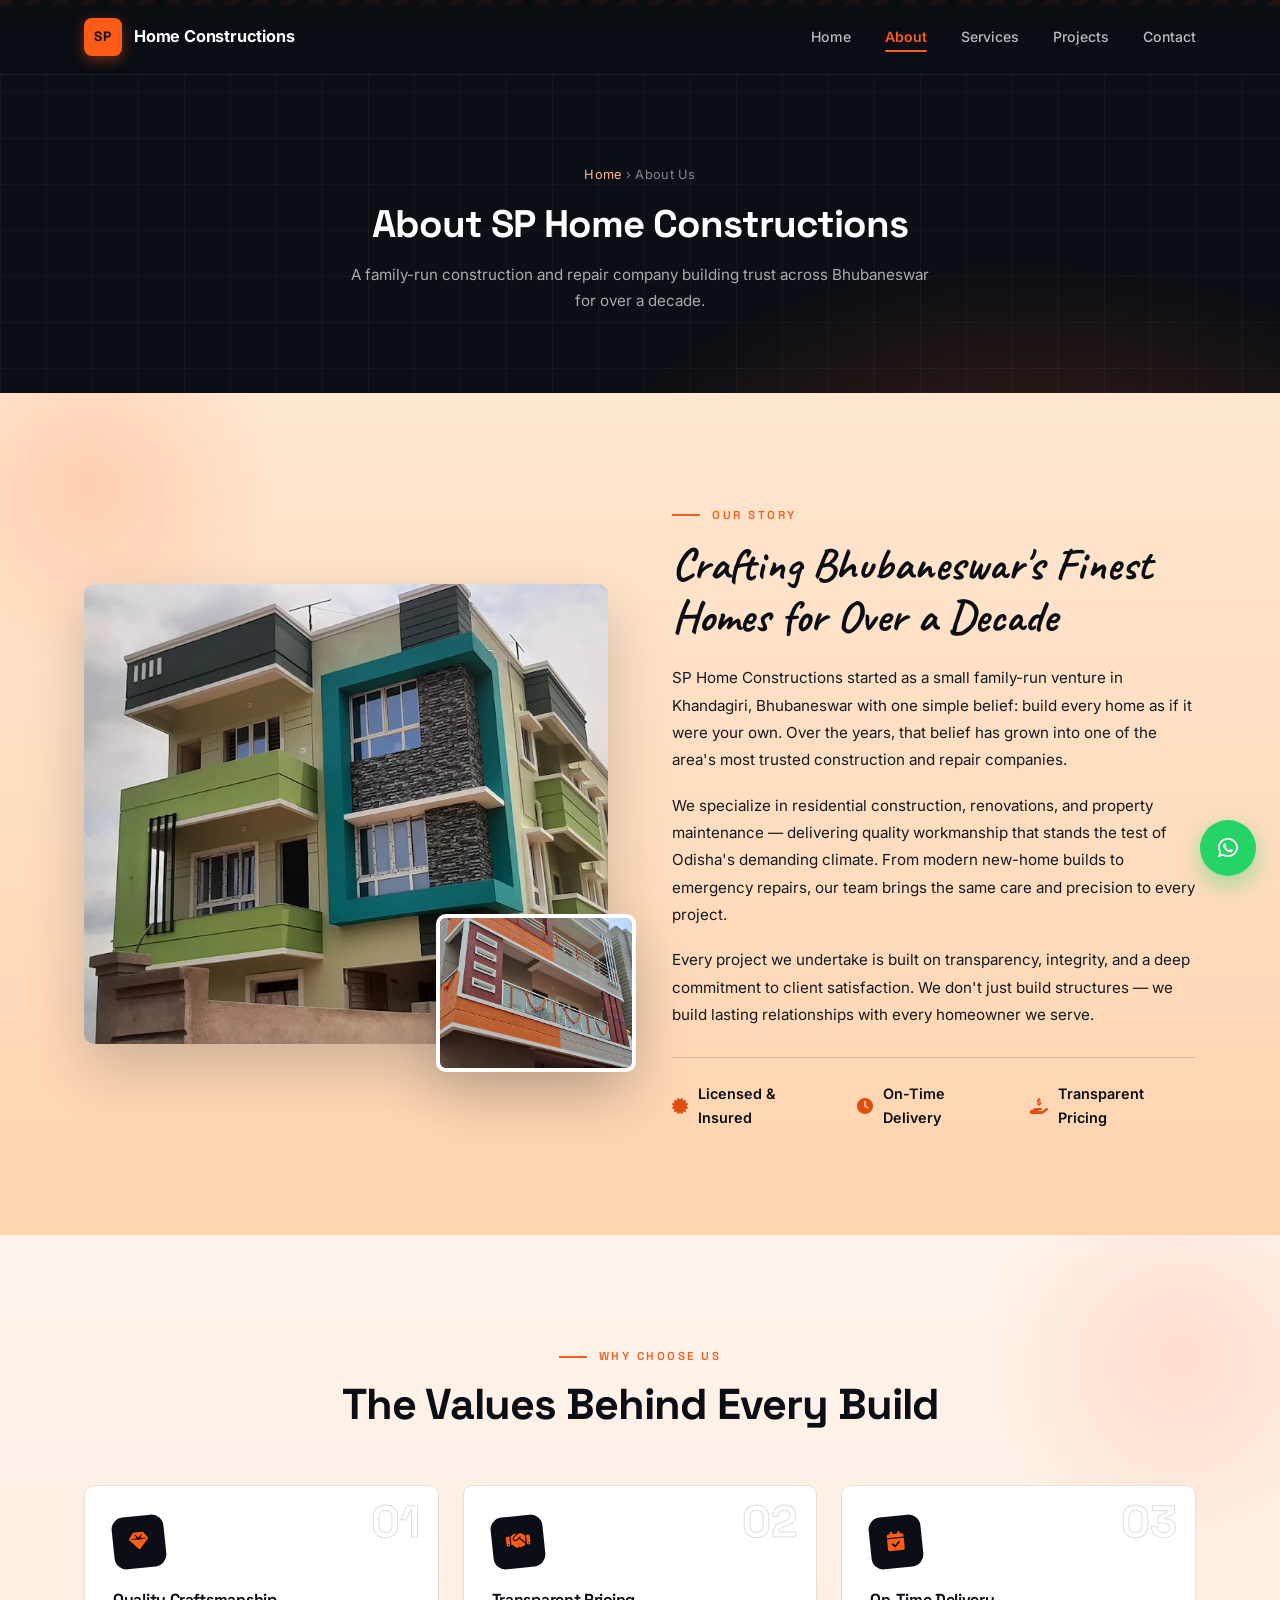
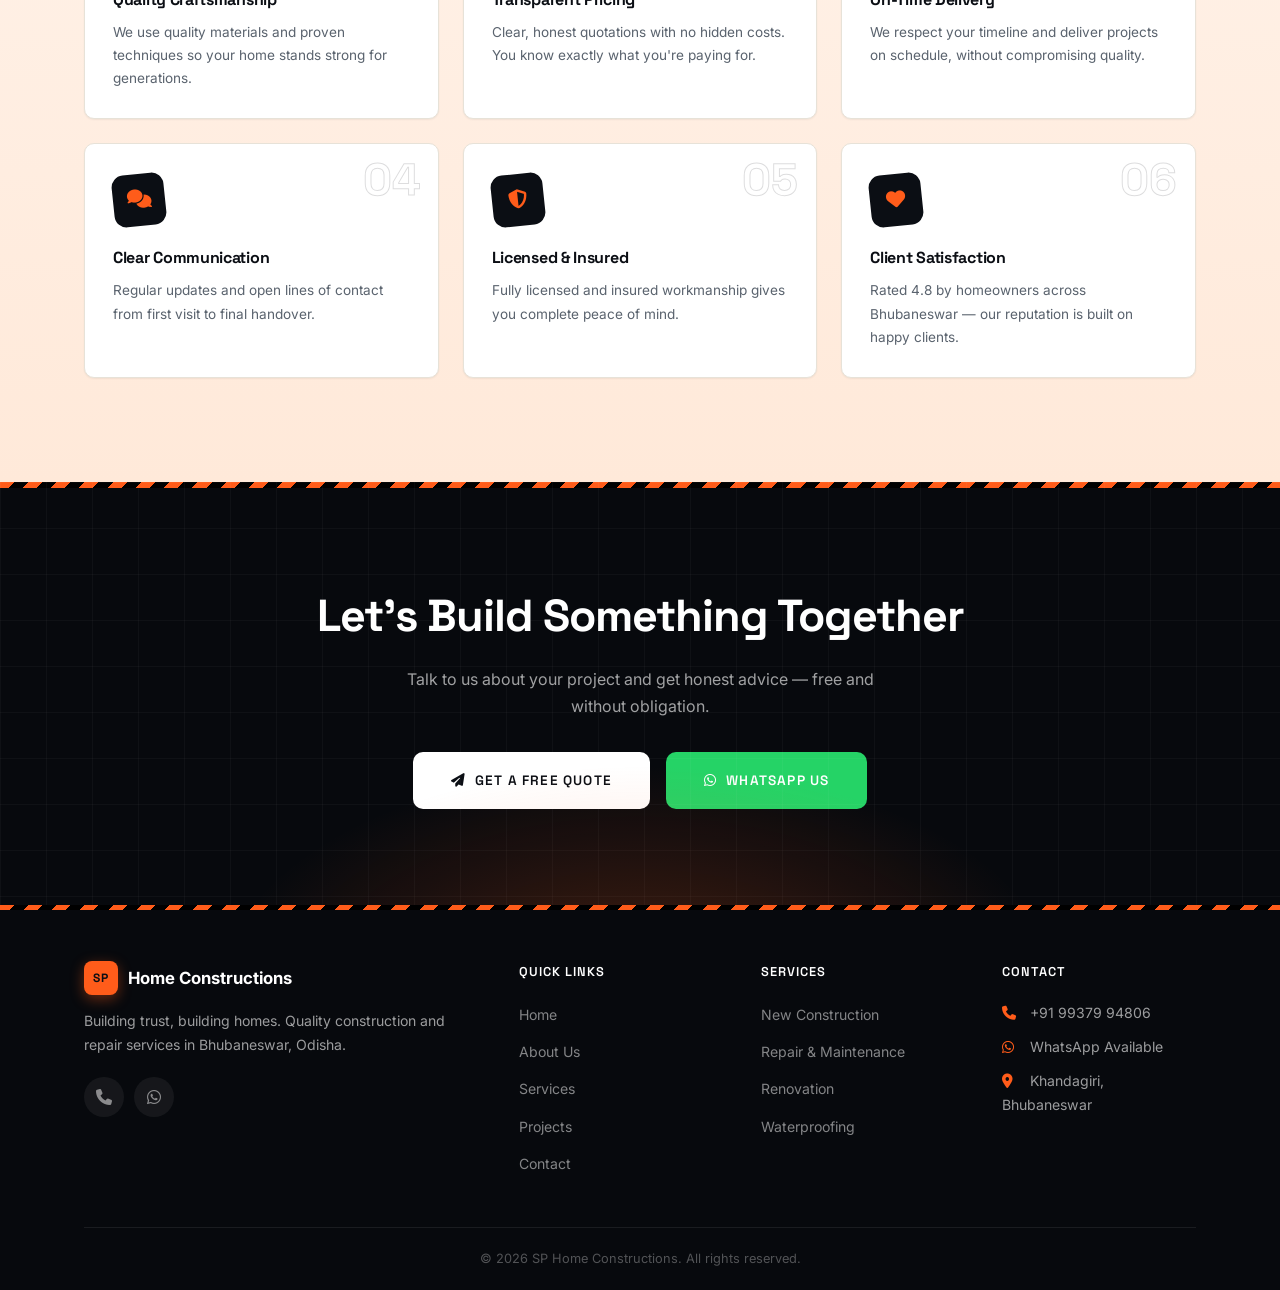
==== commit b66b9836: "Enhance hero section and update service/testimonial styles - Added a star icon to the hero badge for" ====
--- a/about.html
+++ b/about.html
@@ -152,7 +152,7 @@
     </section>
 
     <!-- Values -->
-    <section class="section services">
+    <section class="section values">
       <div class="container">
         <div class="section-header">
           <span class="section-label">Why Choose Us</span>
@@ -160,7 +160,8 @@
         </div>
         <div class="values-grid">
           <div class="value-card">
-            <i class="fas fa-gem"></i>
+            <span class="value-num">01</span>
+            <div class="value-icon"><i class="fas fa-gem"></i></div>
             <h3>Quality Craftsmanship</h3>
             <p>
               We use quality materials and proven techniques so your home
@@ -168,7 +169,8 @@
             </p>
           </div>
           <div class="value-card">
-            <i class="fas fa-handshake"></i>
+            <span class="value-num">02</span>
+            <div class="value-icon"><i class="fas fa-handshake"></i></div>
             <h3>Transparent Pricing</h3>
             <p>
               Clear, honest quotations with no hidden costs. You know exactly
@@ -176,7 +178,8 @@
             </p>
           </div>
           <div class="value-card">
-            <i class="fas fa-calendar-check"></i>
+            <span class="value-num">03</span>
+            <div class="value-icon"><i class="fas fa-calendar-check"></i></div>
             <h3>On-Time Delivery</h3>
             <p>
               We respect your timeline and deliver projects on schedule,
@@ -184,7 +187,8 @@
             </p>
           </div>
           <div class="value-card">
-            <i class="fas fa-comments"></i>
+            <span class="value-num">04</span>
+            <div class="value-icon"><i class="fas fa-comments"></i></div>
             <h3>Clear Communication</h3>
             <p>
               Regular updates and open lines of contact from first visit to
@@ -192,7 +196,8 @@
             </p>
           </div>
           <div class="value-card">
-            <i class="fas fa-shield-alt"></i>
+            <span class="value-num">05</span>
+            <div class="value-icon"><i class="fas fa-shield-alt"></i></div>
             <h3>Licensed & Insured</h3>
             <p>
               Fully licensed and insured workmanship gives you complete peace
@@ -200,7 +205,8 @@
             </p>
           </div>
           <div class="value-card">
-            <i class="fas fa-heart"></i>
+            <span class="value-num">06</span>
+            <div class="value-icon"><i class="fas fa-heart"></i></div>
             <h3>Client Satisfaction</h3>
             <p>
               Rated 4.8 by homeowners across Bhubaneswar — our reputation is
--- a/css/style.css
+++ b/css/style.css
@@ -1,18 +1,29 @@
+@import url('https://fonts.googleapis.com/css2?family=Space+Grotesk:wght@400;500;600;700&family=Inter:wght@400;500;600;700&family=Caveat:wght@600;700&display=swap');
+
 :root {
-  --navy: #0F2B46;
-  --navy-light: #1E4A7A;
-  --blue: #3B82F6;
-  --blue-light: #DBEAFE;
+  --ink: #0B0E14;
+  --ink-soft: #151B26;
+  --ink-card: #11151E;
+  --ink-deep: #07090D;
   --white: #FFFFFF;
-  --bg: #F8FAFC;
-  --text: #1E293B;
-  --text-light: #64748B;
-  --border: #E2E8F0;
-  --shadow-sm: 0 1px 3px rgba(15, 43, 70, 0.06);
-  --shadow: 0 4px 20px rgba(15, 43, 70, 0.08);
-  --shadow-lg: 0 12px 40px rgba(15, 43, 70, 0.12);
-  --radius: 6px;
-  --transition: 0.3s ease;
+  --paper: #F6F4EF;
+  --accent: #FF5C1A;
+  --accent-bright: #FF6B2C;
+  --accent-deep: #E04E10;
+  --accent-soft: #FFE8DB;
+  --text: #141A22;
+  --text-light: #5A636E;
+  --border: #E7E2D8;
+  --shadow-sm: 0 1px 2px rgba(11, 14, 20, 0.06);
+  --shadow: 0 12px 32px rgba(11, 14, 20, 0.12);
+  --shadow-lg: 0 24px 60px rgba(11, 14, 20, 0.2);
+  --glow: 0 10px 28px rgba(255, 92, 26, 0.4);
+  --radius: 10px;
+  --transition: 0.3s cubic-bezier(0.22, 1, 0.36, 1);
+  --font-display: 'Space Grotesk', 'Inter', sans-serif;
+  --font-body: 'Inter', -apple-system, BlinkMacSystemFont, sans-serif;
+  --font-cursive: 'Caveat', cursive;
+  --hazard: repeating-linear-gradient(135deg, var(--accent) 0 10px, #000 10px 20px);
 }
 
 * {
@@ -26,15 +37,24 @@
 }
 
 body {
-  font-family: 'Inter', -apple-system, BlinkMacSystemFont, sans-serif;
+  font-family: var(--font-body);
   color: var(--text);
   line-height: 1.7;
   background: var(--white);
   -webkit-font-smoothing: antialiased;
 }
 
+h1, h2, h3, h4 {
+  font-family: var(--font-display);
+}
+
+:focus-visible {
+  outline: 2px solid var(--accent);
+  outline-offset: 2px;
+}
+
 .container {
-  max-width: 1140px;
+  max-width: 1160px;
   margin: 0 auto;
   padding: 0 24px;
 }
@@ -52,8 +72,9 @@
   left: 0;
   width: 100%;
   z-index: 1000;
-  background: #fff;
-  border-bottom: 1px solid var(--border);
+  background: rgba(11, 14, 20, 0.88);
+  backdrop-filter: blur(14px);
+  border-bottom: 1px solid rgba(255, 255, 255, 0.08);
   transition: var(--transition);
 }
 
@@ -61,7 +82,7 @@
   display: flex;
   align-items: center;
   justify-content: space-between;
-  height: 72px;
+  height: 74px;
 }
 
 .logo {
@@ -73,46 +94,66 @@
 }
 
 .logo-mark {
+  font-family: var(--font-display);
   font-weight: 700;
-  font-size: 0.8rem;
+  font-size: 0.85rem;
   letter-spacing: 1px;
-  width: 36px;
-  height: 36px;
-  background: var(--navy);
-  color: #fff;
+  width: 38px;
+  height: 38px;
+  background: var(--accent);
+  color: var(--ink);
   display: flex;
   align-items: center;
   justify-content: center;
+  border-radius: 8px;
+  box-shadow: 0 4px 14px rgba(255, 92, 26, 0.4);
 }
 
 .logo-text {
+  font-weight: 700;
+  font-size: 1.02rem;
+  color: #fff;
+  letter-spacing: -0.2px;
+}
+
+.nav {
+  display: flex;
+  align-items: center;
+}
+
+.nav ul {
+  display: flex;
+  list-style: none;
+  gap: 34px;
+}
+
+.nav a {
+  position: relative;
+  text-decoration: none;
+  color: rgba(255, 255, 255, 0.72);
+  font-weight: 500;
+  font-size: 0.88rem;
+  transition: color 0.3s;
+}
+
+.nav a:hover {
+  color: var(--accent);
+}
+
+.nav a.active {
+  color: var(--accent);
   font-weight: 600;
-  font-size: 1.05rem;
-  color: var(--navy-light);
-  letter-spacing: -0.3px;
-}
-
-.nav {
-  display: flex;
-  align-items: center;
-}
-
-.nav ul {
-  display: flex;
-  list-style: none;
-  gap: 32px;
-}
-
-.nav a {
-  text-decoration: none;
-  color: var(--text-light);
-  font-weight: 500;
-  font-size: 0.9rem;
-  transition: color 0.3s;
-}
-
-.nav a:hover {
-  color: var(--blue);
+}
+
+.nav a.active::after {
+  content: '';
+  position: absolute;
+  left: 0;
+  right: 0;
+  bottom: -7px;
+  height: 2px;
+  border-radius: 2px;
+  background: var(--accent);
 }
 
 .hamburger {
@@ -129,7 +170,7 @@
   display: block;
   width: 22px;
   height: 2px;
-  background: var(--navy);
+  background: #fff;
   margin: 5px 0;
   transition: var(--transition);
 }
@@ -159,12 +200,34 @@
   position: absolute;
   inset: 0;
   background: url('../images/hero-bg.webp') center 30%/cover no-repeat;
+  transform: scale(1.05);
+  animation: heroZoom 18s ease-in-out infinite alternate;
+}
+
+@keyframes heroZoom {
+  from { transform: scale(1.05); }
+  to { transform: scale(1.12); }
 }
 
 .hero-overlay {
   position: absolute;
   inset: 0;
-  background: linear-gradient(135deg, rgba(15,43,70,0.95) 0%, rgba(15,43,70,0.75) 100%);
+  background:
+    linear-gradient(120deg, rgba(11, 14, 20, 0.97) 15%, rgba(11, 14, 20, 0.75) 55%, rgba(255, 92, 26, 0.16) 100%),
+    linear-gradient(rgba(255, 255, 255, 0.045) 1px, transparent 1px),
+    linear-gradient(90deg, rgba(255, 255, 255, 0.045) 1px, transparent 1px);
+  background-size: auto, 46px 46px, 46px 46px;
+}
+
+.hero::after {
+  content: '';
+  position: absolute;
+  left: -160px;
+  bottom: -160px;
+  width: 480px;
+  height: 480px;
+  background: radial-gradient(circle, rgba(255, 92, 26, 0.22) 0%, transparent 70%);
+  pointer-events: none;
 }
 
 .hero .container {
@@ -174,36 +237,48 @@
 }
 
 .hero-content {
-  max-width: 620px;
-  padding: 120px 0 180px;
+  max-width: 640px;
+  padding: 140px 0 80px;
 }
 
 .hero-badge {
-  display: inline-block;
-  padding: 8px 20px;
-  background: rgba(59,130,246,0.15);
-  font-size: 0.78rem;
+  display: inline-flex;
+  align-items: center;
+  gap: 8px;
+  padding: 8px 18px;
+  background: rgba(255, 92, 26, 0.14);
+  border: 1px solid rgba(255, 92, 26, 0.45);
+  border-radius: 999px;
+  font-size: 0.72rem;
   font-weight: 600;
-  color: var(--blue);
-  letter-spacing: 1px;
+  color: #FFB691;
+  letter-spacing: 1.5px;
   text-transform: uppercase;
+  margin-bottom: 26px;
+}
+
+.hero-badge i {
+  color: var(--accent);
+}
+
+.hero-content h1 {
+  font-size: clamp(2.7rem, 5.8vw, 4.4rem);
+  font-weight: 700;
+  line-height: 1.02;
+  color: #fff;
   margin-bottom: 24px;
-}
-
-.hero-content h1 {
-  font-size: 3.5rem;
-  font-weight: 700;
-  line-height: 1.1;
-  color: #fff;
-  margin-bottom: 20px;
-  letter-spacing: -0.5px;
+  letter-spacing: -1.5px;
+}
+
+.hero-content h1 .accent {
+  color: var(--accent);
 }
 
 .hero-content p {
   font-size: 1.05rem;
   line-height: 1.8;
-  color: rgba(255,255,255,0.7);
-  margin-bottom: 32px;
+  color: rgba(255, 255, 255, 0.75);
+  margin-bottom: 34px;
   max-width: 480px;
 }
 
@@ -211,47 +286,98 @@
   display: flex;
   gap: 16px;
   flex-wrap: wrap;
+}
+
+.hero-stats {
+  display: flex;
+  flex-wrap: wrap;
+  margin-top: 56px;
+  padding-top: 28px;
+  border-top: 1px solid rgba(255, 255, 255, 0.14);
+}
+
+.hero-stat {
+  text-align: left;
+  padding-right: 36px;
+}
+
+.hero-stat + .hero-stat {
+  padding-left: 36px;
+  border-left: 1px solid rgba(255, 255, 255, 0.14);
+}
+
+.hero-stat .stat-number {
+  font-size: 2.1rem;
+  font-weight: 700;
+  color: var(--accent);
+  display: block;
+  line-height: 1.15;
+}
+
+.hero-stat .stat-label {
+  font-size: 0.72rem;
+  color: rgba(255, 255, 255, 0.62);
+  text-transform: uppercase;
+  letter-spacing: 1px;
+  display: block;
+  margin-top: 4px;
 }
 
 /* Buttons */
 .btn {
   display: inline-flex;
   align-items: center;
-  gap: 8px;
-  padding: 14px 32px;
-  font-size: 0.9rem;
+  justify-content: center;
+  gap: 9px;
+  padding: 15px 30px;
+  font-family: var(--font-display);
+  font-size: 0.8rem;
   font-weight: 600;
+  letter-spacing: 1.2px;
+  text-transform: uppercase;
   text-decoration: none;
   border: none;
   cursor: pointer;
   transition: var(--transition);
-  font-family: 'Inter', sans-serif;
+  border-radius: var(--radius);
 }
 
 .btn-lg {
-  padding: 16px 36px;
-  font-size: 0.95rem;
+  padding: 17px 38px;
+  font-size: 0.85rem;
 }
 
 .btn-primary {
-  background: var(--blue);
-  color: #fff;
+  background: var(--accent);
+  color: var(--ink);
 }
 
 .btn-primary:hover {
-  background: #2563EB;
-  transform: translateY(-1px);
-  box-shadow: 0 4px 16px rgba(59,130,246,0.3);
+  background: var(--accent-bright);
+  transform: translateY(-3px);
+  box-shadow: var(--glow);
 }
 
 .btn-ghost {
   background: transparent;
+  color: var(--ink);
+  border: 2px solid var(--ink);
+}
+
+.btn-ghost:hover {
+  background: var(--ink);
   color: #fff;
-  border: 1px solid rgba(255,255,255,0.2);
-}
-
-.btn-ghost:hover {
-  border-color: rgba(255,255,255,0.5);
+}
+
+.hero .btn-ghost {
+  color: #fff;
+  border-color: rgba(255, 255, 255, 0.45);
+}
+
+.hero .btn-ghost:hover {
+  background: #fff;
+  border-color: #fff;
+  color: var(--ink);
 }
 
 .btn-whatsapp {
@@ -261,13 +387,13 @@
 
 .btn-whatsapp:hover {
   background: #1da851;
-  transform: translateY(-1px);
-  box-shadow: 0 4px 16px rgba(37,211,102,0.3);
+  transform: translateY(-3px);
+  box-shadow: 0 12px 30px rgba(37, 211, 102, 0.4);
 }
 
 /* Section */
 .section {
-  padding: 96px 0;
+  padding: 104px 0;
 }
 
 .section-header {
@@ -276,34 +402,61 @@
 }
 
 .section-label {
-  display: inline-block;
-  font-size: 0.75rem;
+  display: inline-flex;
+  align-items: center;
+  gap: 12px;
+  font-family: var(--font-display);
+  font-size: 0.72rem;
   font-weight: 600;
-  color: var(--blue);
-  letter-spacing: 2px;
+  color: var(--accent);
+  letter-spacing: 2.5px;
   text-transform: uppercase;
-  margin-bottom: 12px;
+  margin-bottom: 14px;
+}
+
+.section-label::before {
+  content: '';
+  width: 28px;
+  height: 2px;
+  background: var(--accent);
 }
 
 .section-header h2 {
-  font-size: 2.2rem;
+  font-size: clamp(1.9rem, 3.4vw, 2.7rem);
   font-weight: 700;
-  color: var(--navy);
-  line-height: 1.25;
-  margin-bottom: 12px;
-  letter-spacing: -0.3px;
+  color: var(--ink);
+  line-height: 1.12;
+  margin-bottom: 14px;
+  letter-spacing: -1px;
 }
 
 .section-header p {
   color: var(--text-light);
   font-size: 1rem;
-  max-width: 540px;
+  max-width: 560px;
   margin: 0 auto;
 }
 
 /* About */
 .about {
-  background: var(--white);
+  background: linear-gradient(180deg, #FFE7D1 0%, #FFD4AF 100%);
+  position: relative;
+  overflow: hidden;
+}
+
+.about::before {
+  content: '';
+  position: absolute;
+  top: -100px;
+  left: -100px;
+  width: 380px;
+  height: 380px;
+  background: radial-gradient(circle, rgba(255, 92, 26, 0.16) 0%, transparent 70%);
+  pointer-events: none;
+}
+
+.about .container {
+  position: relative;
 }
 
 .about-grid {
@@ -319,18 +472,32 @@
 
 .about-image-main {
   overflow: hidden;
+  border-radius: var(--radius);
   box-shadow: var(--shadow-lg);
+  position: relative;
+}
+
+.about-image-main::before {
+  content: '';
+  position: absolute;
+  bottom: -14px;
+  right: -14px;
+  width: 100%;
+  height: 100%;
+  background: var(--ink);
+  border-radius: var(--radius);
+  z-index: -1;
 }
 
 .about-image-main img {
   width: 100%;
   height: 460px;
   object-fit: cover;
-  transition: transform 0.5s;
+  transition: transform 0.6s ease;
 }
 
 .about-image-main:hover img {
-  transform: scale(1.03);
+  transform: scale(1.04);
 }
 
 .about-image-accent {
@@ -339,8 +506,9 @@
   right: -28px;
   width: 200px;
   overflow: hidden;
+  border-radius: var(--radius);
   box-shadow: var(--shadow-lg);
-  border: 3px solid #fff;
+  border: 4px solid var(--white);
 }
 
 .about-image-accent img {
@@ -350,12 +518,13 @@
 }
 
 .about-text h2 {
-  font-size: 2rem;
+  font-family: var(--font-cursive);
+  font-size: 2.8rem;
   font-weight: 700;
-  color: var(--navy);
-  line-height: 1.3;
-  margin-bottom: 20px;
-  letter-spacing: -0.3px;
+  color: var(--ink);
+  line-height: 1.15;
+  margin-bottom: 22px;
+  letter-spacing: 0;
 }
 
 .about-text p {
@@ -370,26 +539,26 @@
   gap: 24px;
   margin-top: 28px;
   padding-top: 24px;
-  border-top: 1px solid var(--border);
+  border-top: 1px solid rgba(11, 14, 20, 0.15);
 }
 
 .feature {
   display: flex;
   align-items: center;
   gap: 10px;
-  font-weight: 500;
-  color: var(--navy);
+  font-weight: 600;
+  color: var(--ink);
   font-size: 0.9rem;
 }
 
 .feature i {
-  color: var(--blue);
+  color: var(--accent-deep);
   font-size: 1rem;
 }
 
-/* Services */
+/* Services (light default for services.html) */
 .services {
-  background: var(--bg);
+  background: var(--paper);
 }
 
 .services-grid {
@@ -399,35 +568,65 @@
 }
 
 .service-card {
+  position: relative;
   background: #fff;
   padding: 36px 28px;
   box-shadow: var(--shadow-sm);
   transition: var(--transition);
   border: 1px solid var(--border);
+  border-radius: var(--radius);
+}
+
+.service-card::after {
+  content: '';
+  position: absolute;
+  top: 0;
+  left: 20px;
+  right: 20px;
+  height: 3px;
+  background: var(--accent);
+  border-radius: 0 0 4px 4px;
+  transform: scaleX(0);
+  transform-origin: left;
+  transition: transform 0.35s ease;
 }
 
 .service-card:hover {
   box-shadow: var(--shadow);
-  border-color: var(--blue);
+  border-color: var(--accent);
+  transform: translateY(-6px);
+}
+
+.service-card:hover::after {
+  transform: scaleX(1);
 }
 
 .service-icon {
-  width: 56px;
-  height: 56px;
-  background: var(--blue-light);
+  width: 54px;
+  height: 54px;
+  background: var(--accent-soft);
   display: flex;
   align-items: center;
   justify-content: center;
   margin: 0 0 20px;
   font-size: 1.3rem;
-  color: var(--blue);
+  color: var(--accent-deep);
+  border-radius: 12px;
+  transition: background 0.3s ease, color 0.3s ease, transform 0.3s ease;
+}
+
+.service-card:hover .service-icon {
+  background: var(--accent);
+  color: var(--ink);
+  transform: scale(1.05) rotate(-4deg);
 }
 
 .service-card h3 {
-  font-size: 1.1rem;
-  font-weight: 600;
-  color: var(--navy);
+  font-size: 1.05rem;
+  font-weight: 700;
+  color: var(--ink);
   margin-bottom: 10px;
+  letter-spacing: -0.3px;
 }
 
 .service-card p {
@@ -437,17 +636,99 @@
 }
 
 .service-link {
-  display: inline-block;
+  display: inline-flex;
+  align-items: center;
+  gap: 8px;
   margin-top: 14px;
-  color: var(--blue);
+  color: var(--accent-deep);
   font-weight: 600;
-  font-size: 0.85rem;
+  font-size: 0.78rem;
+  letter-spacing: 1px;
+  text-transform: uppercase;
   text-decoration: none;
   transition: color 0.2s;
 }
 
 .service-link:hover {
-  color: var(--navy);
+  color: var(--ink);
+}
+
+.service-link i {
+  transition: transform 0.25s;
+}
+
+.service-link:hover i {
+  transform: translateX(4px);
+}
+
+/* Services (dark variant, homepage) */
+.services-dark {
+  background: var(--ink);
+  position: relative;
+  overflow: hidden;
+}
+
+.services-dark::before {
+  content: '';
+  position: absolute;
+  top: -120px;
+  right: -120px;
+  width: 520px;
+  height: 520px;
+  background: radial-gradient(circle, rgba(255, 92, 26, 0.16) 0%, transparent 70%);
+  pointer-events: none;
+}
+
+.services-dark .container {
+  position: relative;
+}
+
+.services-dark .section-label {
+  color: var(--accent);
+}
+
+.services-dark .section-header h2 {
+  color: #fff;
+}
+
+.services-dark .section-header p {
+  color: rgba(255, 255, 255, 0.65);
+}
+
+.services-dark .service-card {
+  background: var(--ink-card);
+  border-color: rgba(255, 255, 255, 0.1);
+}
+
+.services-dark .service-card:hover {
+  border-color: rgba(255, 92, 26, 0.6);
+  box-shadow: 0 20px 45px rgba(0, 0, 0, 0.4);
+}
+
+.services-dark .service-card h3 {
+  color: #fff;
+}
+
+.services-dark .service-card p {
+  color: rgba(255, 255, 255, 0.6);
+}
+
+.services-dark .service-icon {
+  background: rgba(255, 92, 26, 0.14);
+  color: var(--accent);
+}
+
+.services-dark .service-card:hover .service-icon {
+  background: var(--accent);
+  color: var(--ink);
+}
+
+.services-dark .service-link {
+  color: var(--accent);
+}
+
+.services-dark .service-link:hover {
+  color: var(--accent-bright);
 }
 
 /* Projects */
@@ -458,7 +739,7 @@
 .projects-grid {
   display: grid;
   grid-template-columns: repeat(3, 1fr);
-  gap: 20px;
+  gap: 22px;
 }
 
 .project-card {
@@ -466,6 +747,7 @@
   overflow: hidden;
   cursor: pointer;
   aspect-ratio: 4 / 3;
+  border-radius: var(--radius);
 }
 
 .project-img {
@@ -477,44 +759,57 @@
   width: 100%;
   height: 100%;
   object-fit: cover;
-  transition: transform 0.5s;
+  transition: transform 0.6s ease;
 }
 
 .project-card:hover .project-img img {
-  transform: scale(1.06);
+  transform: scale(1.08);
 }
 
 .project-overlay {
   position: absolute;
   inset: 0;
-  background: linear-gradient(to top, rgba(15,43,70,0.85) 0%, transparent 50%);
+  background: linear-gradient(to top, rgba(11, 14, 20, 0.9) 0%, rgba(11, 14, 20, 0.2) 45%, transparent 70%);
   display: flex;
   flex-direction: column;
   justify-content: flex-end;
   padding: 24px;
-  opacity: 0;
-  transition: opacity 0.3s;
-}
-
-.project-card:hover .project-overlay {
-  opacity: 1;
+  transition: background 0.3s ease;
 }
 
 .project-overlay h3 {
   color: #fff;
   font-size: 1.05rem;
-  font-weight: 600;
+  font-weight: 700;
 }
 
 .project-overlay p {
-  color: rgba(255,255,255,0.65);
-  font-size: 0.85rem;
+  color: rgba(255, 255, 255, 0.7);
+  font-size: 0.82rem;
   margin-top: 4px;
-}
-
-/* Testimonials */
+  text-transform: uppercase;
+  letter-spacing: 1px;
+}
+
+.project-card::after {
+  content: '';
+  position: absolute;
+  top: 0;
+  left: 0;
+  right: 0;
+  height: 3px;
+  background: var(--accent);
+  transform: scaleX(0);
+  transition: transform 0.35s ease;
+}
+
+.project-card:hover::after {
+  transform: scaleX(1);
+}
+
+/* Testimonials (light default) */
 .testimonials {
-  background: var(--bg);
+  background: var(--paper);
 }
 
 .testimonials-grid {
@@ -524,25 +819,41 @@
 }
 
 .testimonial-card {
+  position: relative;
   background: #fff;
   padding: 32px;
   box-shadow: var(--shadow-sm);
   border: 1px solid var(--border);
+  border-radius: var(--radius);
   transition: var(--transition);
+}
+
+.testimonial-card::before {
+  content: '\201C';
+  position: absolute;
+  top: 8px;
+  right: 22px;
+  font-family: var(--font-display);
+  font-size: 5rem;
+  line-height: 1;
+  color: var(--accent-soft);
+  pointer-events: none;
 }
 
 .testimonial-card:hover {
   box-shadow: var(--shadow);
+  transform: translateY(-6px);
 }
 
 .testimonial-stars {
-  color: #F59E0B;
+  color: var(--accent);
   margin-bottom: 16px;
-  font-size: 0.8rem;
+  font-size: 0.82rem;
   letter-spacing: 2px;
 }
 
 .testimonial-card > p {
+  position: relative;
   color: var(--text);
   font-size: 0.92rem;
   line-height: 1.8;
@@ -558,19 +869,20 @@
 .author-avatar {
   width: 40px;
   height: 40px;
-  background: var(--navy);
+  background: var(--ink);
   color: #fff;
   display: flex;
   align-items: center;
   justify-content: center;
   font-weight: 600;
   font-size: 0.8rem;
+  border-radius: 50%;
 }
 
 .testimonial-author h4 {
   font-size: 0.9rem;
   font-weight: 600;
-  color: var(--navy);
+  color: var(--ink);
 }
 
 .testimonial-author span {
@@ -578,24 +890,111 @@
   color: var(--text-light);
 }
 
+/* Testimonials (dark variant, homepage) */
+.testimonials-dark {
+  background: var(--ink);
+  position: relative;
+  overflow: hidden;
+}
+
+.testimonials-dark::before {
+  content: '';
+  position: absolute;
+  top: -120px;
+  left: -120px;
+  width: 480px;
+  height: 480px;
+  background: radial-gradient(circle, rgba(255, 92, 26, 0.14) 0%, transparent 70%);
+  pointer-events: none;
+}
+
+.testimonials-dark .container {
+  position: relative;
+}
+
+.testimonials-dark .section-header h2 {
+  color: #fff;
+}
+
+.testimonials-dark .section-header p {
+  color: rgba(255, 255, 255, 0.65);
+}
+
+.testimonials-dark .testimonial-card {
+  background: var(--ink-card);
+  border-color: rgba(255, 255, 255, 0.1);
+}
+
+.testimonials-dark .testimonial-card::before {
+  color: rgba(255, 92, 26, 0.2);
+}
+
+.testimonials-dark .testimonial-card:hover {
+  border-color: rgba(255, 92, 26, 0.5);
+  box-shadow: 0 20px 45px rgba(0, 0, 0, 0.4);
+}
+
+.testimonials-dark .testimonial-card > p {
+  color: rgba(255, 255, 255, 0.85);
+}
+
+.testimonials-dark .testimonial-author h4 {
+  color: #fff;
+}
+
+.testimonials-dark .testimonial-author span {
+  color: rgba(255, 255, 255, 0.55);
+}
+
+.testimonials-dark .author-avatar {
+  background: var(--accent);
+  color: var(--ink);
+}
+
 /* CTA Banner */
 .cta-banner {
-  padding: 80px 0;
-  background: var(--navy);
+  padding: 96px 0;
+  background: var(--ink-deep);
   text-align: center;
+  position: relative;
+  overflow: hidden;
+}
+
+.cta-banner::before {
+  content: '';
+  position: absolute;
+  top: 0;
+  left: 0;
+  right: 0;
+  height: 6px;
+  background: var(--hazard);
+}
+
+.cta-banner::after {
+  content: '';
+  position: absolute;
+  inset: 0;
+  background:
+    radial-gradient(600px 320px at 50% 120%, rgba(255, 92, 26, 0.25), transparent 70%),
+    linear-gradient(rgba(255, 255, 255, 0.03) 1px, transparent 1px),
+    linear-gradient(90deg, rgba(255, 255, 255, 0.03) 1px, transparent 1px);
+  background-size: auto, 46px 46px, 46px 46px;
+  pointer-events: none;
 }
 
 .cta-banner h2 {
-  font-size: 2rem;
+  position: relative;
+  font-size: clamp(1.9rem, 3.6vw, 2.8rem);
   color: #fff;
   font-weight: 700;
   margin-bottom: 12px;
-  letter-spacing: -0.3px;
+  letter-spacing: -1px;
 }
 
 .cta-banner p {
+  position: relative;
   font-size: 1rem;
-  color: rgba(255,255,255,0.6);
+  color: rgba(255, 255, 255, 0.62);
   margin-bottom: 32px;
   max-width: 480px;
   margin-left: auto;
@@ -603,6 +1002,7 @@
 }
 
 .cta-actions {
+  position: relative;
   display: flex;
   gap: 16px;
   justify-content: center;
@@ -611,12 +1011,12 @@
 
 .cta-banner .btn-primary {
   background: #fff;
-  color: var(--navy);
+  color: var(--ink);
 }
 
 .cta-banner .btn-primary:hover {
-  background: var(--blue-light);
-  box-shadow: none;
+  background: var(--accent-soft);
+  box-shadow: 0 12px 30px rgba(255, 255, 255, 0.2);
 }
 
 /* Contact */
@@ -634,9 +1034,9 @@
 .contact-info h2 {
   font-size: 2rem;
   font-weight: 700;
-  color: var(--navy);
+  color: var(--ink);
   margin-bottom: 12px;
-  letter-spacing: -0.3px;
+  letter-spacing: -1px;
 }
 
 .contact-info > p {
@@ -658,21 +1058,22 @@
 }
 
 .contact-icon {
-  width: 44px;
-  height: 44px;
-  background: var(--blue-light);
+  width: 46px;
+  height: 46px;
+  background: var(--accent-soft);
   display: flex;
   align-items: center;
   justify-content: center;
-  color: var(--blue);
+  color: var(--accent-deep);
   font-size: 1rem;
   flex-shrink: 0;
+  border-radius: 12px;
 }
 
 .contact-item h4 {
   font-size: 0.9rem;
   font-weight: 600;
-  color: var(--navy);
+  color: var(--ink);
   margin-bottom: 2px;
 }
 
@@ -685,50 +1086,21 @@
 }
 
 .contact-item a:hover {
-  color: var(--blue);
-}
-
-/* Contact Stats (moved from hero) */
-.hero-stats {
-  display: flex;
-  gap: 24px;
-  padding: 32px 0 0;
-  flex-wrap: wrap;
-  justify-content: center;
-}
-
-.hero-stat {
-  text-align: center;
-}
-
-.hero-stat .stat-number {
-  font-size: 1.4rem;
-  font-weight: 700;
-  color: #fff;
-  display: block;
-  line-height: 1.2;
-}
-
-.hero-stat .stat-label {
-  font-size: 0.68rem;
-  color: rgba(255,255,255,0.6);
-  text-transform: uppercase;
-  letter-spacing: 0.5px;
-  display: block;
-  margin-top: 2px;
+  color: var(--accent);
 }
 
 /* Contact Form */
 .contact-form {
-  background: var(--bg);
+  background: var(--paper);
   padding: 40px;
   border: 1px solid var(--border);
+  border-radius: var(--radius);
 }
 
 .contact-form h3 {
   font-size: 1.15rem;
-  font-weight: 600;
-  color: var(--navy);
+  font-weight: 700;
+  color: var(--ink);
   margin-bottom: 24px;
 }
 
@@ -745,19 +1117,20 @@
   padding: 14px 16px;
   border: 1px solid var(--border);
   font-size: 0.9rem;
-  font-family: 'Inter', sans-serif;
+  font-family: var(--font-body);
   background: #fff;
   outline: none;
-  transition: border-color 0.2s;
+  transition: border-color 0.2s, box-shadow 0.2s;
   color: var(--text);
   margin-bottom: 16px;
+  border-radius: 8px;
 }
 
 .contact-form input:focus,
 .contact-form select:focus,
 .contact-form textarea:focus {
-  border-color: var(--blue);
-  box-shadow: 0 0 0 3px rgba(59,130,246,0.1);
+  border-color: var(--accent);
+  box-shadow: 0 0 0 4px rgba(255, 92, 26, 0.14);
 }
 
 .contact-form button {
@@ -769,7 +1142,7 @@
   margin-top: 16px;
   padding: 12px 16px;
   font-size: 0.85rem;
-  border-radius: var(--radius);
+  border-radius: 8px;
   display: none;
 }
 
@@ -793,13 +1166,25 @@
   height: 380px;
   border: none;
   display: block;
+  border-radius: var(--radius);
 }
 
 /* Footer */
 .footer {
-  background: var(--navy);
-  color: rgba(255,255,255,0.6);
+  background: var(--ink-deep);
+  color: rgba(255, 255, 255, 0.6);
   padding: 56px 0 0;
+  position: relative;
+}
+
+.footer::before {
+  content: '';
+  position: absolute;
+  top: 0;
+  left: 0;
+  right: 0;
+  height: 5px;
+  background: var(--hazard);
 }
 
 .footer-grid {
@@ -814,9 +1199,15 @@
   align-items: center;
   gap: 10px;
   font-size: 1.05rem;
-  font-weight: 600;
+  font-weight: 700;
   color: #fff;
   margin-bottom: 14px;
+}
+
+.footer-logo .logo-mark {
+  width: 34px;
+  height: 34px;
+  font-size: 0.75rem;
 }
 
 .footer-brand p {
@@ -831,20 +1222,22 @@
 }
 
 .footer-social a {
-  width: 38px;
-  height: 38px;
-  background: rgba(255,255,255,0.06);
+  width: 40px;
+  height: 40px;
+  background: rgba(255, 255, 255, 0.06);
   display: flex;
   align-items: center;
   justify-content: center;
-  color: rgba(255,255,255,0.5);
+  color: rgba(255, 255, 255, 0.5);
   text-decoration: none;
   transition: var(--transition);
+  border-radius: 50%;
 }
 
 .footer-social a:hover {
-  background: var(--blue);
-  color: #fff;
+  background: var(--accent);
+  color: var(--ink);
+  transform: translateY(-2px);
 }
 
 .footer-links h4,
@@ -866,14 +1259,15 @@
 }
 
 .footer-links a {
-  color: rgba(255,255,255,0.5);
+  color: rgba(255, 255, 255, 0.5);
   text-decoration: none;
   font-size: 0.88rem;
-  transition: color 0.2s;
+  transition: color 0.2s, padding-left 0.2s;
 }
 
 .footer-links a:hover {
-  color: var(--blue);
+  color: var(--accent);
+  padding-left: 4px;
 }
 
 .footer-contact p {
@@ -883,16 +1277,16 @@
 
 .footer-contact i {
   margin-right: 8px;
-  color: var(--blue);
+  color: var(--accent);
   width: 16px;
 }
 
 .footer-bottom {
-  border-top: 1px solid rgba(255,255,255,0.06);
+  border-top: 1px solid rgba(255, 255, 255, 0.08);
   padding: 20px 0;
   text-align: center;
   font-size: 0.8rem;
-  color: rgba(255,255,255,0.3);
+  color: rgba(255, 255, 255, 0.3);
 }
 
 /* WhatsApp Float */
@@ -900,22 +1294,23 @@
   position: fixed;
   bottom: 24px;
   right: 24px;
-  width: 52px;
-  height: 52px;
+  width: 56px;
+  height: 56px;
   background: #25d366;
   display: flex;
   align-items: center;
   justify-content: center;
   color: #fff;
   font-size: 1.4rem;
-  box-shadow: 0 4px 16px rgba(37,211,102,0.35);
+  box-shadow: 0 8px 24px rgba(37, 211, 102, 0.45);
   z-index: 999;
   transition: var(--transition);
   text-decoration: none;
+  border-radius: 50%;
 }
 
 .whatsapp-float:hover {
-  transform: scale(1.05);
+  transform: scale(1.08);
 }
 
 /* Animations */
@@ -930,6 +1325,363 @@
   transform: translateY(0);
 }
 
+/* Page hero (interior pages) */
+.page-hero {
+  background: var(--ink);
+  padding: 150px 0 80px;
+  text-align: center;
+  position: relative;
+  overflow: hidden;
+}
+
+.page-hero::before {
+  content: '';
+  position: absolute;
+  inset: 0;
+  background:
+    linear-gradient(rgba(255, 255, 255, 0.04) 1px, transparent 1px),
+    linear-gradient(90deg, rgba(255, 255, 255, 0.04) 1px, transparent 1px),
+    radial-gradient(600px 300px at 80% 120%, rgba(255, 92, 26, 0.18), transparent 70%);
+  background-size: 46px 46px, 46px 46px, auto;
+  pointer-events: none;
+}
+
+.page-hero::after {
+  content: '';
+  position: absolute;
+  top: 0;
+  left: 0;
+  right: 0;
+  height: 5px;
+  background: var(--hazard);
+}
+
+.page-hero .container {
+  position: relative;
+  z-index: 1;
+}
+
+.page-hero .breadcrumb {
+  color: rgba(255, 255, 255, 0.5);
+  font-size: 0.8rem;
+  margin-bottom: 14px;
+  letter-spacing: 0.3px;
+}
+
+.page-hero .breadcrumb a {
+  color: #FFB691;
+  text-decoration: none;
+}
+
+.page-hero .breadcrumb a:hover {
+  text-decoration: underline;
+}
+
+.page-hero h1 {
+  color: #fff;
+  font-size: 2.4rem;
+  font-weight: 700;
+  letter-spacing: -1px;
+  line-height: 1.25;
+}
+
+.page-hero p {
+  color: rgba(255, 255, 255, 0.65);
+  max-width: 600px;
+  margin: 14px auto 0;
+  font-size: 0.95rem;
+  line-height: 1.7;
+}
+
+/* Active nav link */
+.nav a.active {
+  color: var(--accent);
+  font-weight: 600;
+}
+
+/* Section action link */
+.section-action {
+  text-align: center;
+  margin-top: 40px;
+}
+
+/* Service detail pages */
+.service-detail-grid {
+  display: grid;
+  grid-template-columns: 1fr 1fr;
+  gap: 56px;
+  align-items: start;
+}
+
+.service-detail-text h2 {
+  font-size: 1.6rem;
+  font-weight: 700;
+  color: var(--ink);
+  margin-bottom: 14px;
+  letter-spacing: -0.5px;
+}
+
+.service-detail-text > p {
+  color: var(--text-light);
+  font-size: 0.95rem;
+  line-height: 1.8;
+  margin-bottom: 14px;
+}
+
+.check-list {
+  list-style: none;
+  margin-top: 18px;
+}
+
+.check-list li {
+  padding: 7px 0;
+  display: flex;
+  gap: 12px;
+  align-items: flex-start;
+  font-size: 0.92rem;
+  color: var(--text);
+}
+
+.check-list i {
+  color: var(--accent);
+  margin-top: 4px;
+  flex-shrink: 0;
+}
+
+.service-detail-side .service-card {
+  margin-bottom: 16px;
+}
+
+.side-card {
+  background: var(--paper);
+  border: 1px solid var(--border);
+  padding: 28px;
+  border-radius: var(--radius);
+}
+
+.side-card h3 {
+  font-size: 1rem;
+  font-weight: 600;
+  color: var(--ink);
+  margin-bottom: 14px;
+}
+
+.side-card ul {
+  list-style: none;
+}
+
+.side-card li {
+  padding: 8px 0;
+  font-size: 0.88rem;
+  color: var(--text-light);
+  border-bottom: 1px solid var(--border);
+  display: flex;
+  align-items: center;
+  gap: 10px;
+}
+
+.side-card li:last-child {
+  border-bottom: none;
+}
+
+.side-card li i {
+  color: var(--accent);
+  width: 18px;
+  text-align: center;
+}
+
+.side-card a {
+  color: var(--text-light);
+  text-decoration: none;
+}
+
+.side-card a:hover {
+  color: var(--accent);
+}
+
+/* Process steps */
+.process-grid {
+  display: grid;
+  grid-template-columns: repeat(4, 1fr);
+  gap: 20px;
+  margin-top: 36px;
+}
+
+.process-step {
+  background: #fff;
+  border: 1px solid var(--border);
+  border-top: 3px solid var(--accent);
+  padding: 24px;
+  box-shadow: var(--shadow-sm);
+  transition: var(--transition);
+  border-radius: var(--radius);
+}
+
+.process-step:hover {
+  box-shadow: var(--shadow);
+  transform: translateY(-5px);
+}
+
+.process-step .step-num {
+  color: var(--accent);
+  font-weight: 600;
+  font-size: 0.75rem;
+  letter-spacing: 1.5px;
+  text-transform: uppercase;
+}
+
+.process-step h3 {
+  font-size: 0.95rem;
+  margin: 10px 0 6px;
+  color: var(--ink);
+  font-weight: 600;
+}
+
+.process-step p {
+  font-size: 0.85rem;
+  color: var(--text-light);
+  line-height: 1.6;
+}
+
+/* FAQ */
+.faq-item {
+  background: #fff;
+  border: 1px solid var(--border);
+  padding: 20px 24px;
+  margin-bottom: 12px;
+  border-radius: var(--radius);
+}
+
+.faq-item summary {
+  font-weight: 600;
+  color: var(--ink);
+  cursor: pointer;
+  font-size: 0.95rem;
+  outline: none;
+}
+
+.faq-item summary::-webkit-details-marker {
+  display: none;
+}
+
+.faq-item p {
+  margin-top: 12px;
+  font-size: 0.9rem;
+  color: var(--text-light);
+  line-height: 1.7;
+}
+
+/* Values grid (about) */
+.values {
+  background: linear-gradient(180deg, #FFF4EC 0%, #FFE9D9 100%);
+  position: relative;
+  overflow: hidden;
+}
+
+.values::before {
+  content: '';
+  position: absolute;
+  top: -80px;
+  right: -100px;
+  width: 400px;
+  height: 400px;
+  background: radial-gradient(circle, rgba(255, 92, 26, 0.14) 0%, transparent 70%);
+  pointer-events: none;
+}
+
+.values .container {
+  position: relative;
+}
+
+.values-grid {
+  display: grid;
+  grid-template-columns: repeat(3, 1fr);
+  gap: 24px;
+  margin-top: 36px;
+}
+
+.value-card {
+  position: relative;
+  background: #fff;
+  border: 1px solid var(--border);
+  padding: 30px 28px 28px;
+  box-shadow: var(--shadow-sm);
+  overflow: hidden;
+  border-radius: var(--radius);
+  transition: transform 0.3s ease, box-shadow 0.3s ease, border-color 0.3s ease;
+}
+
+.value-card::before {
+  content: '';
+  position: absolute;
+  top: 0;
+  left: 0;
+  height: 100%;
+  width: 3px;
+  background: var(--accent);
+  transform: scaleY(0);
+  transform-origin: bottom;
+  transition: transform 0.3s ease;
+}
+
+.value-card:hover {
+  transform: translateY(-6px);
+  box-shadow: var(--shadow);
+  border-color: var(--accent);
+}
+
+.value-card:hover::before {
+  transform: scaleY(1);
+}
+
+.value-num {
+  position: absolute;
+  top: 14px;
+  right: 18px;
+  font-family: var(--font-display);
+  font-size: 2.8rem;
+  font-weight: 700;
+  line-height: 1;
+  color: transparent;
+  -webkit-text-stroke: 1px rgba(11, 14, 20, 0.14);
+  user-select: none;
+}
+
+.value-icon {
+  width: 52px;
+  height: 52px;
+  background: var(--ink);
+  color: var(--accent);
+  display: flex;
+  align-items: center;
+  justify-content: center;
+  font-size: 1.2rem;
+  margin-bottom: 18px;
+  border-radius: 12px;
+  transform: rotate(-6deg);
+  transition: transform 0.3s ease, background 0.3s ease, color 0.3s ease;
+}
+
+.value-card:hover .value-icon {
+  transform: rotate(0deg);
+  background: var(--accent);
+  color: var(--ink);
+}
+
+.value-card h3 {
+  font-size: 1rem;
+  font-weight: 700;
+  color: var(--ink);
+  margin-bottom: 8px;
+  letter-spacing: -0.3px;
+}
+
+.value-card p {
+  font-size: 0.85rem;
+  color: var(--text-light);
+  line-height: 1.7;
+}
+
 /* Mobile-first responsive */
 @media (max-width: 1024px) {
   .hero-content h1 {
@@ -953,6 +1705,14 @@
   }
 
   .footer-grid {
+    grid-template-columns: repeat(2, 1fr);
+  }
+
+  .process-grid {
+    grid-template-columns: repeat(2, 1fr);
+  }
+
+  .values-grid {
     grid-template-columns: repeat(2, 1fr);
   }
 }
@@ -965,7 +1725,7 @@
     right: -100%;
     width: 100%;
     height: 100vh;
-    background: rgba(0,0,0,0.4);
+    background: rgba(0, 0, 0, 0.4);
     transition: none;
     box-shadow: none;
     z-index: 100;
@@ -983,7 +1743,7 @@
     flex-direction: column;
     gap: 24px;
     transition: right 0.3s ease;
-    box-shadow: -4px 0 24px rgba(0,0,0,0.1);
+    box-shadow: -4px 0 24px rgba(0, 0, 0, 0.1);
   }
 
   .nav.active {
@@ -999,6 +1759,11 @@
     font-size: 1.05rem;
     display: block;
     padding: 8px 0;
+    color: var(--ink);
+  }
+
+  .nav a.active::after {
+    bottom: 0;
   }
 
   .hamburger {
@@ -1007,29 +1772,20 @@
 
   /* Hero */
   .hero {
-    min-height: 90vh;
+    min-height: 92vh;
   }
 
   .hero-content {
-    padding: 100px 0 20px;
-    max-width: 100%;
+    padding: 120px 0 40px;
   }
 
   .hero-content h1 {
-    font-size: 2rem;
-    letter-spacing: -0.3px;
+    font-size: 2.2rem;
   }
 
   .hero-content p {
-    font-size: 0.92rem;
-    max-width: 100%;
+    font-size: 0.95rem;
     margin-bottom: 28px;
-  }
-
-  .hero-badge {
-    font-size: 0.72rem;
-    padding: 6px 16px;
-    margin-bottom: 20px;
   }
 
   .hero-actions {
@@ -1043,20 +1799,25 @@
   }
 
   .hero-stats {
-    gap: 16px;
-    padding: 24px 0 0;
+    gap: 20px 28px;
+    padding-top: 24px;
+  }
+
+  .hero-stat {
+    padding-right: 0;
+  }
+
+  .hero-stat + .hero-stat {
+    padding-left: 28px;
+    border-left: 1px solid rgba(255, 255, 255, 0.14);
   }
 
   .hero-stat .stat-number {
-    font-size: 1.1rem;
+    font-size: 1.7rem;
   }
 
   .hero-stat .stat-label {
-    font-size: 0.6rem;
-  }
-
-  .hero-overlay {
-    clip-path: polygon(0 0, 100% 0, 100% 100%, 0 92%);
+    font-size: 0.62rem;
   }
 
   /* About */
@@ -1075,7 +1836,7 @@
   }
 
   .about-text h2 {
-    font-size: 1.5rem;
+    font-size: 2.1rem;
   }
 
   .about-text p {
@@ -1100,19 +1861,14 @@
   }
 
   .service-card {
-    padding: 28px 20px;
-    text-align: left;
-    display: flex;
-    gap: 16px;
-    align-items: flex-start;
+    padding: 28px 22px;
   }
 
   .service-icon {
-    margin: 0;
+    margin: 0 0 14px;
     width: 48px;
     height: 48px;
     font-size: 1.1rem;
-    flex-shrink: 0;
   }
 
   .service-card h3 {
@@ -1132,12 +1888,9 @@
 
   .project-card {
     aspect-ratio: 16 / 9;
-    border-width: 3px;
   }
 
   .project-overlay {
-    opacity: 1;
-    background: linear-gradient(to top, rgba(15,43,70,0.85) 0%, transparent 40%);
     padding: 20px;
   }
 
@@ -1161,7 +1914,7 @@
 
   /* CTA Banner */
   .cta-banner {
-    padding: 56px 0;
+    padding: 64px 0;
   }
 
   .cta-banner h2 {
@@ -1252,7 +2005,7 @@
   }
 
   .section {
-    padding: 48px 0;
+    padding: 56px 0;
   }
 
   /* Map */
@@ -1298,11 +2051,38 @@
     font-size: 0.75rem;
     padding: 16px 0;
   }
+
+  /* Page hero */
+  .page-hero {
+    padding: 120px 0 56px;
+  }
+
+  .page-hero h1 {
+    font-size: 1.7rem;
+  }
+
+  .page-hero p {
+    font-size: 0.9rem;
+  }
+
+  .service-detail-grid {
+    grid-template-columns: 1fr;
+    gap: 32px;
+  }
+
+  .process-grid {
+    grid-template-columns: 1fr 1fr;
+    gap: 14px;
+  }
+
+  .values-grid {
+    grid-template-columns: 1fr;
+  }
 }
 
 @media (max-width: 480px) {
   .header .container {
-    height: 60px;
+    height: 62px;
     padding: 0 16px;
   }
 
@@ -1316,16 +2096,12 @@
     font-size: 0.9rem;
   }
 
-  .hero {
-    min-height: 85vh;
-  }
-
   .hero-content {
-    padding: 80px 0 10px;
+    padding: 104px 0 32px;
   }
 
   .hero-content h1 {
-    font-size: 1.6rem;
+    font-size: 1.85rem;
   }
 
   .hero-content p {
@@ -1333,28 +2109,17 @@
     margin-bottom: 24px;
   }
 
-  .hero-badge {
-    font-size: 0.65rem;
-    padding: 4px 12px;
-    margin-bottom: 16px;
-  }
-
   .hero-actions .btn {
     font-size: 0.85rem;
     padding: 12px 24px;
   }
 
-  .hero-stats {
-    gap: 12px;
-    padding: 20px 0 0;
-  }
-
   .hero-stat .stat-number {
-    font-size: 1rem;
+    font-size: 1.4rem;
   }
 
   .hero-stat .stat-label {
-    font-size: 0.55rem;
+    font-size: 0.56rem;
   }
 
   .btn {
@@ -1373,7 +2138,7 @@
   }
 
   .about-text h2 {
-    font-size: 1.3rem;
+    font-size: 1.85rem;
   }
 
   .section-header h2 {
@@ -1381,11 +2146,11 @@
   }
 
   .section {
-    padding: 36px 0;
+    padding: 44px 0;
   }
 
   .service-card {
-    padding: 20px 16px;
+    padding: 22px 18px;
   }
 
   .service-icon {
@@ -1403,11 +2168,11 @@
   }
 
   .project-overlay p {
-    font-size: 0.78rem;
+    font-size: 0.74rem;
   }
 
   .cta-banner {
-    padding: 40px 16px;
+    padding: 48px 16px;
   }
 
   .cta-banner h2 {
@@ -1440,290 +2205,7 @@
     bottom: 16px;
     right: 16px;
   }
-}
-
-/* Page hero (interior pages) */
-.page-hero {
-  background: var(--navy);
-  padding: 150px 0 80px;
-  text-align: center;
-}
-
-.page-hero .breadcrumb {
-  color: rgba(255,255,255,0.5);
-  font-size: 0.8rem;
-  margin-bottom: 14px;
-  letter-spacing: 0.3px;
-}
-
-.page-hero .breadcrumb a {
-  color: var(--blue-light);
-  text-decoration: none;
-}
-
-.page-hero .breadcrumb a:hover {
-  text-decoration: underline;
-}
-
-.page-hero h1 {
-  color: #fff;
-  font-size: 2.4rem;
-  font-weight: 700;
-  letter-spacing: -0.5px;
-  line-height: 1.25;
-}
-
-.page-hero p {
-  color: rgba(255,255,255,0.65);
-  max-width: 600px;
-  margin: 14px auto 0;
-  font-size: 0.95rem;
-  line-height: 1.7;
-}
-
-/* Active nav link */
-.nav a.active {
-  color: var(--blue);
-  font-weight: 600;
-}
-
-/* Section action link */
-.section-action {
-  text-align: center;
-  margin-top: 36px;
-}
-
-/* Service detail pages */
-.service-detail-grid {
-  display: grid;
-  grid-template-columns: 1fr 1fr;
-  gap: 56px;
-  align-items: start;
-}
-
-.service-detail-text h2 {
-  font-size: 1.6rem;
-  font-weight: 700;
-  color: var(--navy);
-  margin-bottom: 14px;
-  letter-spacing: -0.3px;
-}
-
-.service-detail-text > p {
-  color: var(--text-light);
-  font-size: 0.95rem;
-  line-height: 1.8;
-  margin-bottom: 14px;
-}
-
-.check-list {
-  list-style: none;
-  margin-top: 18px;
-}
-
-.check-list li {
-  padding: 7px 0;
-  display: flex;
-  gap: 12px;
-  align-items: flex-start;
-  font-size: 0.92rem;
-  color: var(--text);
-}
-
-.check-list i {
-  color: var(--blue);
-  margin-top: 4px;
-  flex-shrink: 0;
-}
-
-.service-detail-side .service-card {
-  margin-bottom: 16px;
-}
-
-.side-card {
-  background: var(--bg);
-  border: 1px solid var(--border);
-  padding: 28px;
-}
-
-.side-card h3 {
-  font-size: 1rem;
-  font-weight: 600;
-  color: var(--navy);
-  margin-bottom: 14px;
-}
-
-.side-card ul {
-  list-style: none;
-}
-
-.side-card li {
-  padding: 8px 0;
-  font-size: 0.88rem;
-  color: var(--text-light);
-  border-bottom: 1px solid var(--border);
-  display: flex;
-  align-items: center;
-  gap: 10px;
-}
-
-.side-card li:last-child {
-  border-bottom: none;
-}
-
-.side-card li i {
-  color: var(--blue);
-  width: 18px;
-  text-align: center;
-}
-
-.side-card a {
-  color: var(--text-light);
-  text-decoration: none;
-}
-
-.side-card a:hover {
-  color: var(--blue);
-}
-
-/* Process steps */
-.process-grid {
-  display: grid;
-  grid-template-columns: repeat(4, 1fr);
-  gap: 20px;
-  margin-top: 36px;
-}
-
-.process-step {
-  background: #fff;
-  border: 1px solid var(--border);
-  padding: 24px;
-  box-shadow: var(--shadow-sm);
-  transition: var(--transition);
-}
-
-.process-step:hover {
-  box-shadow: var(--shadow);
-}
-
-.process-step .step-num {
-  color: var(--blue);
-  font-weight: 700;
-  font-size: 0.75rem;
-  letter-spacing: 1.5px;
-  text-transform: uppercase;
-}
-
-.process-step h3 {
-  font-size: 0.95rem;
-  margin: 10px 0 6px;
-  color: var(--navy);
-  font-weight: 600;
-}
-
-.process-step p {
-  font-size: 0.85rem;
-  color: var(--text-light);
-  line-height: 1.6;
-}
-
-/* FAQ */
-.faq-item {
-  background: #fff;
-  border: 1px solid var(--border);
-  padding: 20px 24px;
-  margin-bottom: 12px;
-}
-
-.faq-item summary {
-  font-weight: 600;
-  color: var(--navy);
-  cursor: pointer;
-  font-size: 0.95rem;
-  outline: none;
-}
-
-.faq-item summary::-webkit-details-marker {
-  display: none;
-}
-
-.faq-item p {
-  margin-top: 12px;
-  font-size: 0.9rem;
-  color: var(--text-light);
-  line-height: 1.7;
-}
-
-/* Values grid (about) */
-.values-grid {
-  display: grid;
-  grid-template-columns: repeat(3, 1fr);
-  gap: 24px;
-  margin-top: 36px;
-}
-
-.value-card {
-  background: #fff;
-  border: 1px solid var(--border);
-  padding: 28px;
-  box-shadow: var(--shadow-sm);
-}
-
-.value-card i {
-  color: var(--blue);
-  font-size: 1.3rem;
-  margin-bottom: 12px;
-}
-
-.value-card h3 {
-  font-size: 0.95rem;
-  font-weight: 600;
-  color: var(--navy);
-  margin-bottom: 8px;
-}
-
-.value-card p {
-  font-size: 0.85rem;
-  color: var(--text-light);
-  line-height: 1.7;
-}
-
-/* Responsive additions */
-@media (max-width: 1024px) {
-  .process-grid {
-    grid-template-columns: repeat(2, 1fr);
-  }
-}
-
-@media (max-width: 768px) {
-  .page-hero {
-    padding: 120px 0 56px;
-  }
-
-  .page-hero h1 {
-    font-size: 1.7rem;
-  }
-
-  .page-hero p {
-    font-size: 0.9rem;
-  }
-
-  .service-detail-grid {
-    grid-template-columns: 1fr;
-    gap: 32px;
-  }
-
-  .process-grid {
-    grid-template-columns: 1fr 1fr;
-    gap: 14px;
-  }
-
-  .values-grid {
-    grid-template-columns: 1fr;
-  }
-}
-
-@media (max-width: 480px) {
+
   .page-hero {
     padding: 100px 0 44px;
   }
@@ -1739,4 +2221,18 @@
   .faq-item {
     padding: 16px;
   }
-}+}
+
+@media (prefers-reduced-motion: reduce) {
+  html {
+    scroll-behavior: auto;
+  }
+
+  *,
+  *::before,
+  *::after {
+    animation-duration: 0.01ms !important;
+    animation-iteration-count: 1 !important;
+    transition-duration: 0.01ms !important;
+  }
+}
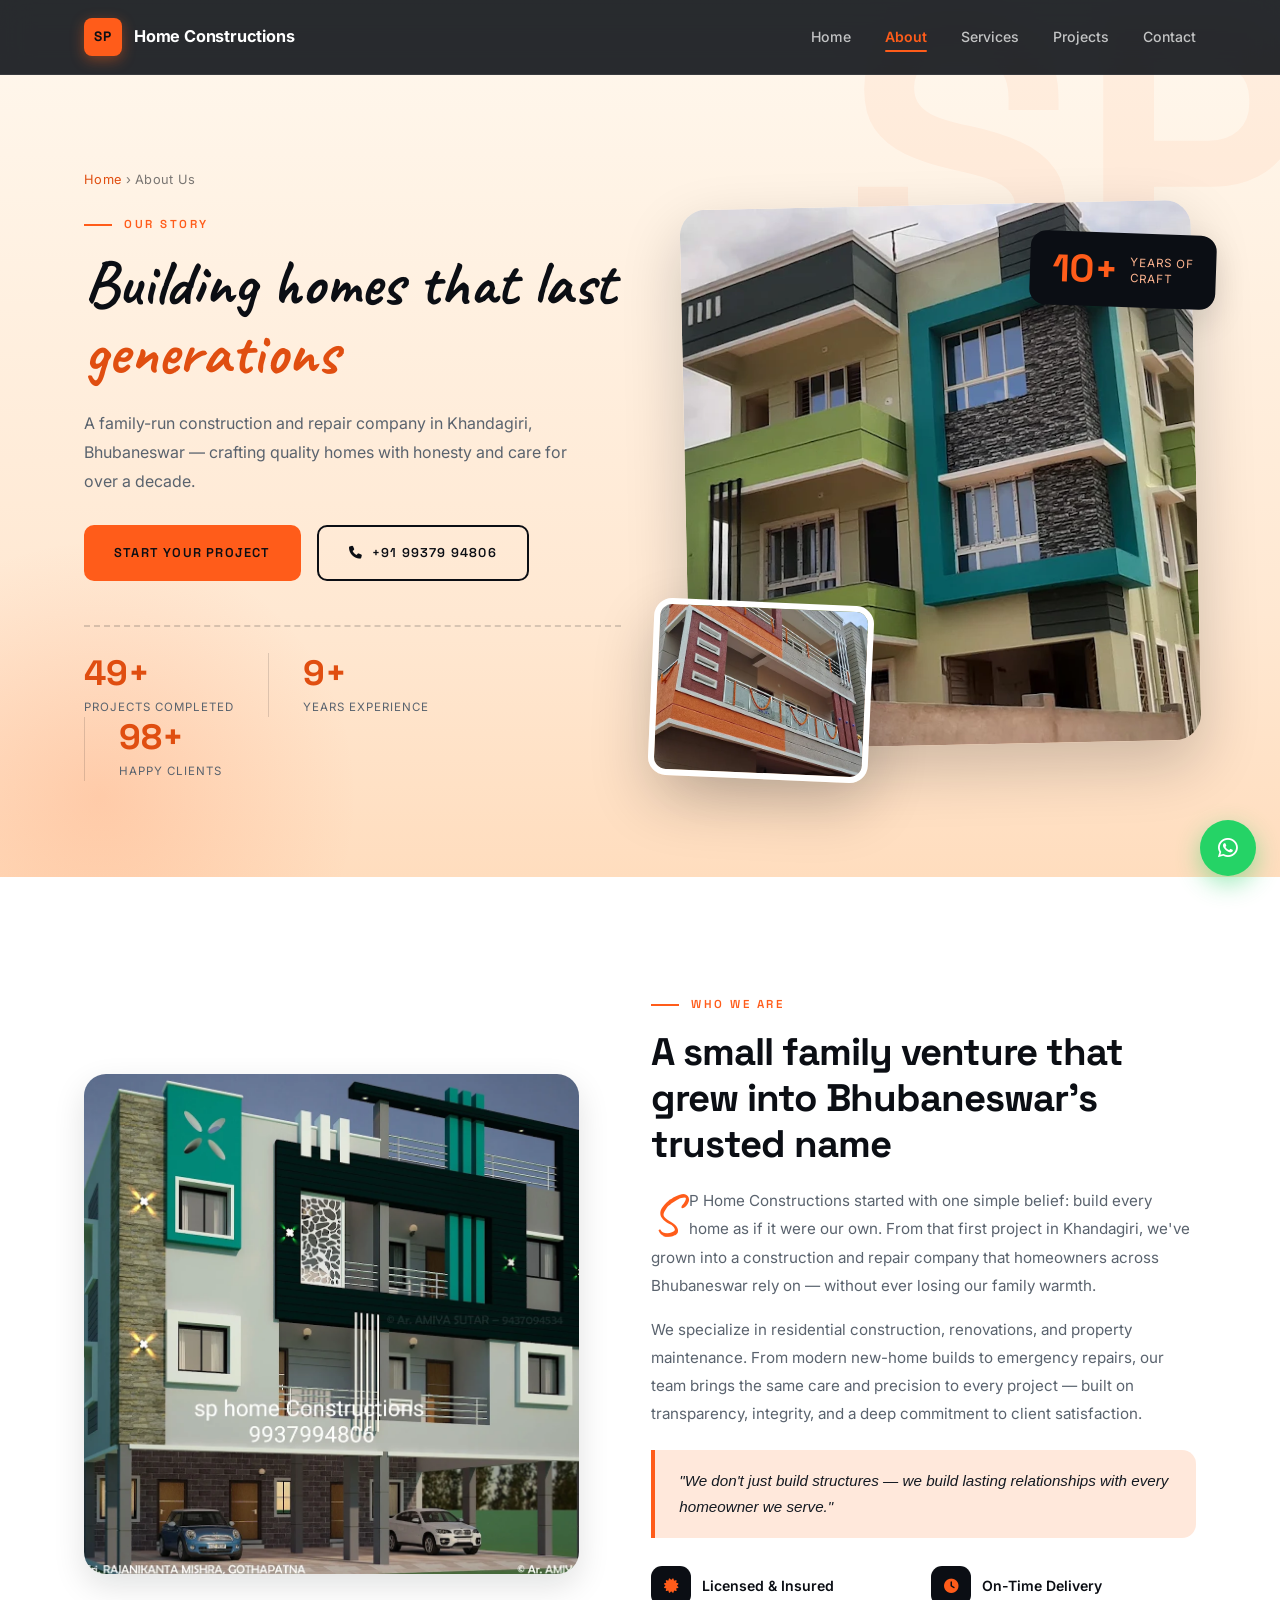
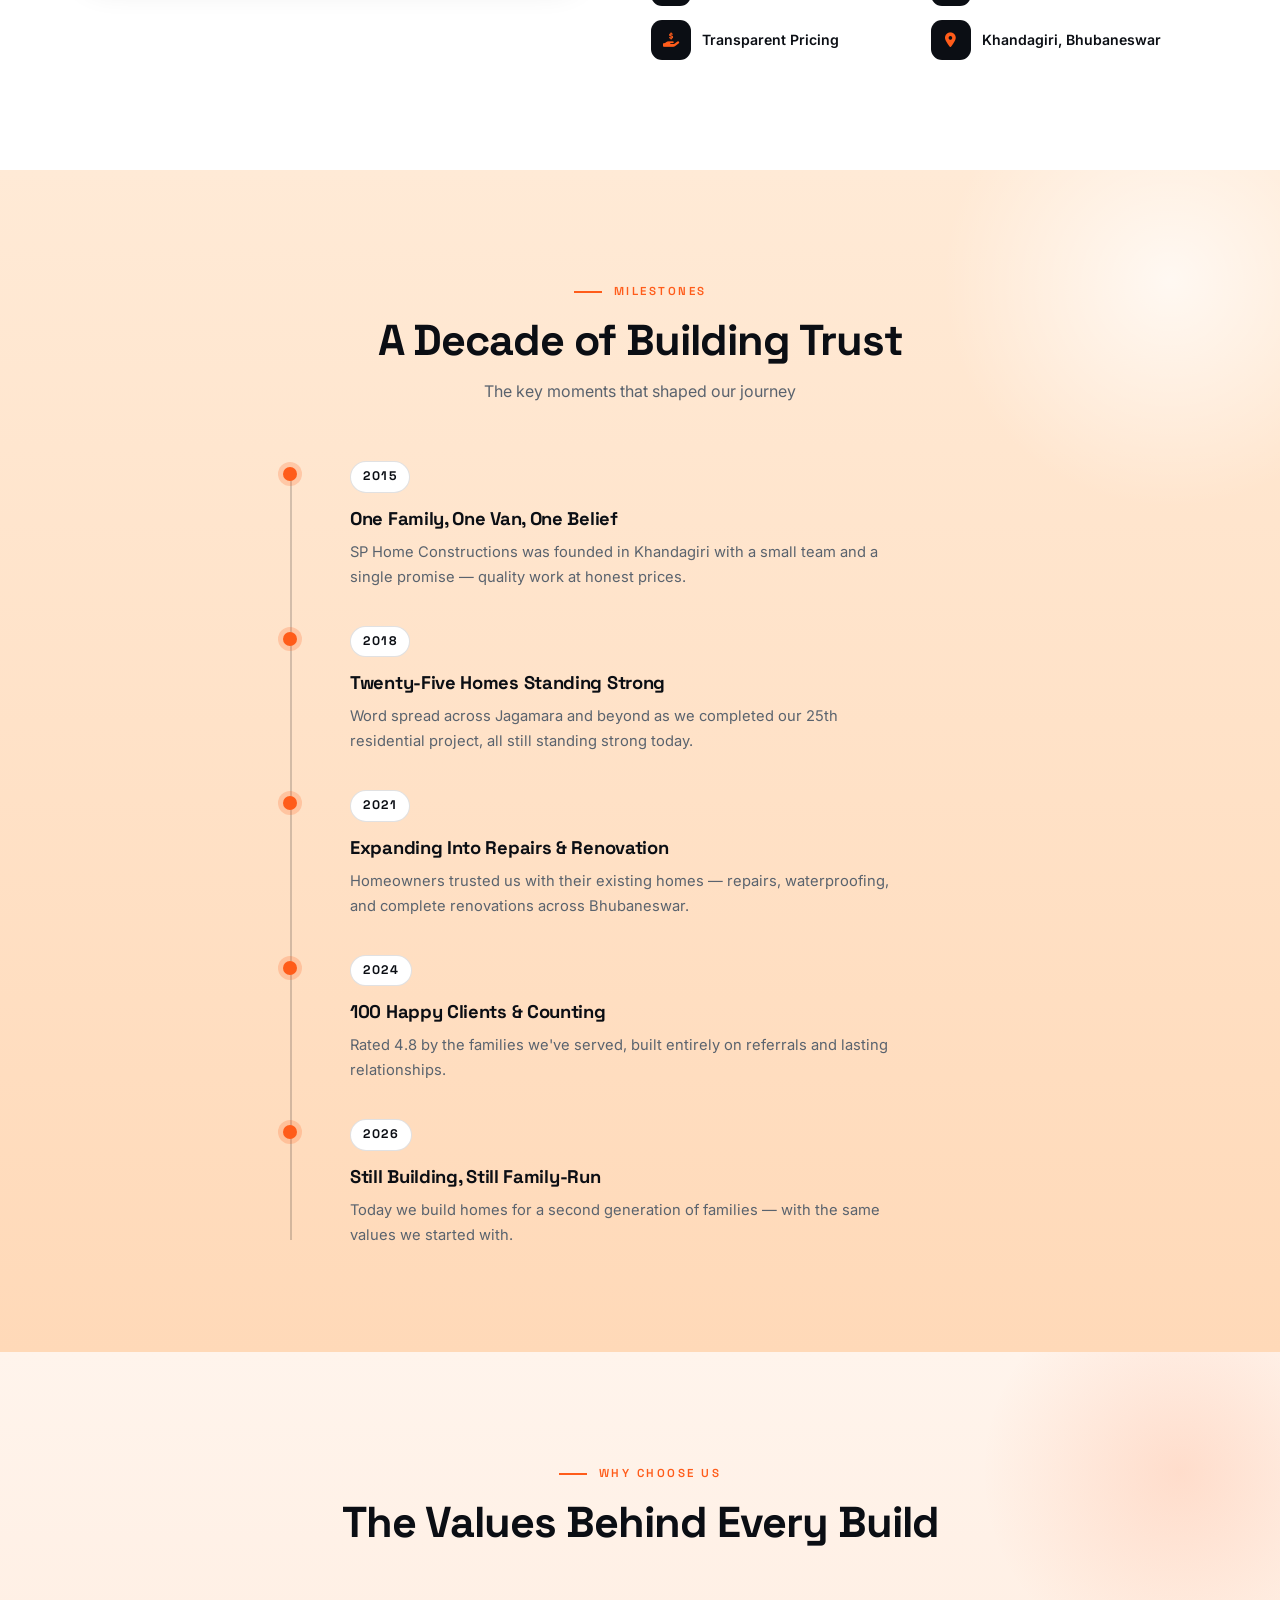
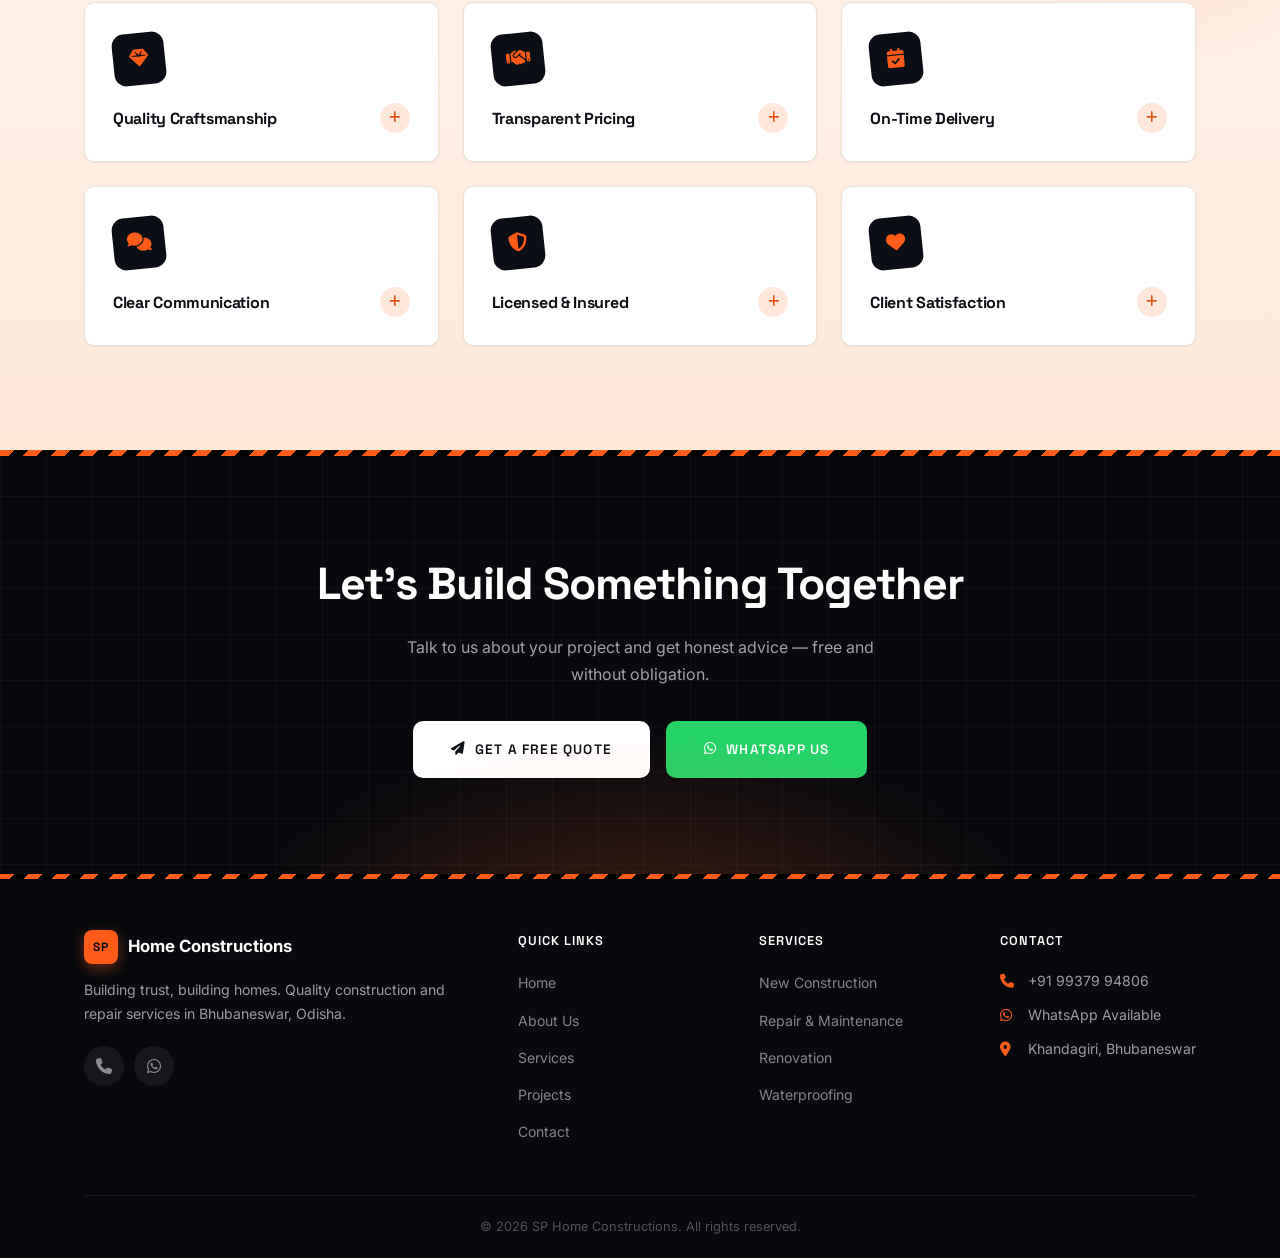
==== commit 14308d31: "Polish homepage, fix service buttons/FAQ accordion, unique project images, expandable about values, " ====
--- a/about.html
+++ b/about.html
@@ -35,6 +35,7 @@
       href="https://cdnjs.cloudflare.com/ajax/libs/font-awesome/6.5.0/css/all.min.css"
     />
     <link rel="stylesheet" href="css/style.css" />
+    <link rel="stylesheet" href="css/pages.css" />
     <script type="application/ld+json">
     {
       "@context": "https://schema.org",
@@ -59,7 +60,7 @@
     }
     </script>
   </head>
-  <body>
+  <body class="page-about">
     <!-- Header -->
     <header class="header" id="header">
       <div class="container">
@@ -70,10 +71,10 @@
         <nav class="nav" id="nav">
           <ul>
             <li><a href="index.html">Home</a></li>
-            <li><a href="about.html" class="active">About</a></li>
-            <li><a href="services.html">Services</a></li>
-            <li><a href="projects.html">Projects</a></li>
-            <li><a href="contact.html">Contact</a></li>
+            <li><a href="about.html" target="_blank" rel="noopener" class="active">About</a></li>
+            <li><a href="services.html" target="_blank" rel="noopener">Services</a></li>
+            <li><a href="projects.html" target="_blank" rel="noopener">Projects</a></li>
+            <li><a href="contact.html" target="_blank" rel="noopener">Contact</a></li>
           </ul>
         </nav>
         <button class="hamburger" id="hamburger" aria-label="Menu">
@@ -82,70 +83,163 @@
       </div>
     </header>
 
-    <!-- Page Hero -->
-    <section class="page-hero">
-      <div class="container">
-        <p class="breadcrumb"><a href="index.html">Home</a> &rsaquo; About Us</p>
-        <h1>About SP Home Constructions</h1>
-        <p>
-          A family-run construction and repair company building trust across
-          Bhubaneswar for over a decade.
-        </p>
-      </div>
-    </section>
-
-    <!-- About -->
-    <section class="section about">
-      <div class="container">
-        <div class="about-grid">
-          <div class="about-visual">
-            <div class="about-image-main">
+    <!-- About Hero -->
+    <section class="about-hero">
+      <div class="container">
+        <div class="about-hero-grid">
+          <div class="about-hero-text">
+            <p class="breadcrumb"><a href="index.html">Home</a> &rsaquo; About Us</p>
+            <span class="section-label">Our Story</span>
+            <h1>Building homes that last <em>generations</em></h1>
+            <p>
+              A family-run construction and repair company in Khandagiri,
+              Bhubaneswar — crafting quality homes with honesty and care for
+              over a decade.
+            </p>
+            <div class="about-hero-actions">
+              <a href="contact.html" target="_blank" rel="noopener" class="btn btn-primary">
+                Start Your Project
+              </a>
+              <a href="tel:+919937994806" class="btn btn-ghost">
+                <i class="fas fa-phone"></i> +91 99379 94806
+              </a>
+            </div>
+            <div class="about-hero-stats">
+              <div class="about-hero-stat">
+                <span class="stat-number" data-count="50">0</span>
+                <span class="stat-label">Projects Completed</span>
+              </div>
+              <div class="about-hero-stat">
+                <span class="stat-number" data-count="10">0</span>
+                <span class="stat-label">Years Experience</span>
+              </div>
+              <div class="about-hero-stat">
+                <span class="stat-number" data-count="100">0</span>
+                <span class="stat-label">Happy Clients</span>
+              </div>
+            </div>
+          </div>
+          <div class="about-hero-visual">
+            <div class="about-hero-img-main">
               <img
                 src="images/about-1.webp"
                 alt="SP Home Constructions residential project in Bhubaneswar"
               />
             </div>
-            <div class="about-image-accent">
-              <img src="images/about-2.webp" alt="Construction detail by SP Home Constructions" />
-            </div>
-          </div>
-          <div class="about-text">
-            <span class="section-label">Our Story</span>
-            <h2>Crafting Bhubaneswar's Finest Homes for Over a Decade</h2>
-            <p>
-              SP Home Constructions started as a small family-run venture in
-              Khandagiri, Bhubaneswar with one simple belief: build every home
-              as if it were your own. Over the years, that belief has grown
-              into one of the area's most trusted construction and repair
-              companies.
+            <div class="about-hero-img-accent">
+              <img src="images/about-2.webp" alt="Construction detail work by SP Home Constructions" />
+            </div>
+            <div class="about-hero-badge">
+              <strong>10+</strong>
+              <span>Years of<br />Craft</span>
+            </div>
+          </div>
+        </div>
+      </div>
+    </section>
+
+    <!-- Story -->
+    <section class="about-story">
+      <div class="container">
+        <div class="about-story-grid">
+          <div class="about-story-visual">
+            <img
+              src="images/hero-bg.webp"
+              alt="Construction site work by SP Home Constructions in Bhubaneswar"
+            />
+          </div>
+          <div class="about-story-text">
+            <span class="section-label">Who We Are</span>
+            <h2>A small family venture that grew into Bhubaneswar's trusted name</h2>
+            <p>
+              SP Home Constructions started with one simple belief: build every
+              home as if it were our own. From that first project in Khandagiri,
+              we've grown into a construction and repair company that homeowners
+              across Bhubaneswar rely on — without ever losing our family
+              warmth.
             </p>
             <p>
               We specialize in residential construction, renovations, and
-              property maintenance — delivering quality workmanship that
-              stands the test of Odisha's demanding climate. From modern
-              new-home builds to emergency repairs, our team brings the same
-              care and precision to every project.
-            </p>
-            <p>
-              Every project we undertake is built on transparency, integrity,
-              and a deep commitment to client satisfaction. We don't just
-              build structures — we build lasting relationships with every
-              homeowner we serve.
-            </p>
-            <div class="about-features">
-              <div class="feature">
+              property maintenance. From modern new-home builds to emergency
+              repairs, our team brings the same care and precision to every
+              project — built on transparency, integrity, and a deep commitment
+              to client satisfaction.
+            </p>
+            <blockquote>
+              "We don't just build structures — we build lasting relationships
+              with every homeowner we serve."
+            </blockquote>
+            <div class="about-story-features">
+              <div class="about-story-feature">
                 <i class="fas fa-certificate"></i>
                 <span>Licensed & Insured</span>
               </div>
-              <div class="feature">
+              <div class="about-story-feature">
                 <i class="fas fa-clock"></i>
                 <span>On-Time Delivery</span>
               </div>
-              <div class="feature">
+              <div class="about-story-feature">
                 <i class="fas fa-hand-holding-usd"></i>
                 <span>Transparent Pricing</span>
               </div>
-            </div>
+              <div class="about-story-feature">
+                <i class="fas fa-map-marker-alt"></i>
+                <span>Khandagiri, Bhubaneswar</span>
+              </div>
+            </div>
+          </div>
+        </div>
+      </div>
+    </section>
+
+    <!-- Milestones -->
+    <section class="about-milestones">
+      <div class="container">
+        <div class="section-header">
+          <span class="section-label">Milestones</span>
+          <h2>A Decade of Building Trust</h2>
+          <p>The key moments that shaped our journey</p>
+        </div>
+        <div class="milestone-list">
+          <div class="milestone">
+            <span class="milestone-year">2015</span>
+            <h3>One Family, One Van, One Belief</h3>
+            <p>
+              SP Home Constructions was founded in Khandagiri with a small team
+              and a single promise — quality work at honest prices.
+            </p>
+          </div>
+          <div class="milestone">
+            <span class="milestone-year">2018</span>
+            <h3>Twenty-Five Homes Standing Strong</h3>
+            <p>
+              Word spread across Jagamara and beyond as we completed our 25th
+              residential project, all still standing strong today.
+            </p>
+          </div>
+          <div class="milestone">
+            <span class="milestone-year">2021</span>
+            <h3>Expanding Into Repairs & Renovation</h3>
+            <p>
+              Homeowners trusted us with their existing homes — repairs,
+              waterproofing, and complete renovations across Bhubaneswar.
+            </p>
+          </div>
+          <div class="milestone">
+            <span class="milestone-year">2024</span>
+            <h3>100 Happy Clients & Counting</h3>
+            <p>
+              Rated 4.8 by the families we've served, built entirely on
+              referrals and lasting relationships.
+            </p>
+          </div>
+          <div class="milestone">
+            <span class="milestone-year">2026</span>
+            <h3>Still Building, Still Family-Run</h3>
+            <p>
+              Today we build homes for a second generation of families — with
+              the same values we started with.
+            </p>
           </div>
         </div>
       </div>
@@ -159,59 +253,83 @@
           <h2>The Values Behind Every Build</h2>
         </div>
         <div class="values-grid">
-          <div class="value-card">
-            <span class="value-num">01</span>
+          <div class="value-card" tabindex="0" role="button" aria-expanded="false">
             <div class="value-icon"><i class="fas fa-gem"></i></div>
-            <h3>Quality Craftsmanship</h3>
-            <p>
-              We use quality materials and proven techniques so your home
-              stands strong for generations.
-            </p>
-          </div>
-          <div class="value-card">
-            <span class="value-num">02</span>
+            <div class="value-head">
+              <h3>Quality Craftsmanship</h3>
+              <i class="fas fa-plus value-toggle"></i>
+            </div>
+            <div class="value-body">
+              <p>
+                We use quality materials and proven techniques so your home
+                stands strong for generations.
+              </p>
+            </div>
+          </div>
+          <div class="value-card" tabindex="0" role="button" aria-expanded="false">
             <div class="value-icon"><i class="fas fa-handshake"></i></div>
-            <h3>Transparent Pricing</h3>
-            <p>
-              Clear, honest quotations with no hidden costs. You know exactly
-              what you're paying for.
-            </p>
-          </div>
-          <div class="value-card">
-            <span class="value-num">03</span>
+            <div class="value-head">
+              <h3>Transparent Pricing</h3>
+              <i class="fas fa-plus value-toggle"></i>
+            </div>
+            <div class="value-body">
+              <p>
+                Clear, honest quotations with no hidden costs. You know exactly
+                what you're paying for.
+              </p>
+            </div>
+          </div>
+          <div class="value-card" tabindex="0" role="button" aria-expanded="false">
             <div class="value-icon"><i class="fas fa-calendar-check"></i></div>
-            <h3>On-Time Delivery</h3>
-            <p>
-              We respect your timeline and deliver projects on schedule,
-              without compromising quality.
-            </p>
-          </div>
-          <div class="value-card">
-            <span class="value-num">04</span>
+            <div class="value-head">
+              <h3>On-Time Delivery</h3>
+              <i class="fas fa-plus value-toggle"></i>
+            </div>
+            <div class="value-body">
+              <p>
+                We respect your timeline and deliver projects on schedule,
+                without compromising quality.
+              </p>
+            </div>
+          </div>
+          <div class="value-card" tabindex="0" role="button" aria-expanded="false">
             <div class="value-icon"><i class="fas fa-comments"></i></div>
-            <h3>Clear Communication</h3>
-            <p>
-              Regular updates and open lines of contact from first visit to
-              final handover.
-            </p>
-          </div>
-          <div class="value-card">
-            <span class="value-num">05</span>
+            <div class="value-head">
+              <h3>Clear Communication</h3>
+              <i class="fas fa-plus value-toggle"></i>
+            </div>
+            <div class="value-body">
+              <p>
+                Regular updates and open lines of contact from first visit to
+                final handover.
+              </p>
+            </div>
+          </div>
+          <div class="value-card" tabindex="0" role="button" aria-expanded="false">
             <div class="value-icon"><i class="fas fa-shield-alt"></i></div>
-            <h3>Licensed & Insured</h3>
-            <p>
-              Fully licensed and insured workmanship gives you complete peace
-              of mind.
-            </p>
-          </div>
-          <div class="value-card">
-            <span class="value-num">06</span>
+            <div class="value-head">
+              <h3>Licensed & Insured</h3>
+              <i class="fas fa-plus value-toggle"></i>
+            </div>
+            <div class="value-body">
+              <p>
+                Fully licensed and insured workmanship gives you complete peace
+                of mind.
+              </p>
+            </div>
+          </div>
+          <div class="value-card" tabindex="0" role="button" aria-expanded="false">
             <div class="value-icon"><i class="fas fa-heart"></i></div>
-            <h3>Client Satisfaction</h3>
-            <p>
-              Rated 4.8 by homeowners across Bhubaneswar — our reputation is
-              built on happy clients.
-            </p>
+            <div class="value-head">
+              <h3>Client Satisfaction</h3>
+              <i class="fas fa-plus value-toggle"></i>
+            </div>
+            <div class="value-body">
+              <p>
+                Rated 4.8 by homeowners across Bhubaneswar — our reputation is
+                built on happy clients.
+              </p>
+            </div>
           </div>
         </div>
       </div>
@@ -226,7 +344,7 @@
           without obligation.
         </p>
         <div class="cta-actions">
-          <a href="contact.html" class="btn btn-primary btn-lg">
+          <a href="contact.html" target="_blank" rel="noopener" class="btn btn-primary btn-lg">
             <i class="fas fa-paper-plane"></i> Get a Free Quote
           </a>
           <a
@@ -269,10 +387,10 @@
             <h4>Quick Links</h4>
             <ul>
               <li><a href="index.html">Home</a></li>
-              <li><a href="about.html">About Us</a></li>
-              <li><a href="services.html">Services</a></li>
-              <li><a href="projects.html">Projects</a></li>
-              <li><a href="contact.html">Contact</a></li>
+              <li><a href="about.html" target="_blank" rel="noopener">About Us</a></li>
+              <li><a href="services.html" target="_blank" rel="noopener">Services</a></li>
+              <li><a href="projects.html" target="_blank" rel="noopener">Projects</a></li>
+              <li><a href="contact.html" target="_blank" rel="noopener">Contact</a></li>
             </ul>
           </div>
           <div class="footer-links">
--- a/css/style.css
+++ b/css/style.css
@@ -90,7 +90,7 @@
   align-items: center;
   gap: 12px;
   text-decoration: none;
-  z-index: 2;
+  z-index: 200;
 }
 
 .logo-mark {
@@ -661,9 +661,9 @@
   transform: translateX(4px);
 }
 
-/* Services (dark variant, homepage) */
+/* Services (light orange variant, homepage) */
 .services-dark {
-  background: var(--ink);
+  background: linear-gradient(180deg, #FFE7D1 0%, #FFD4AF 100%);
   position: relative;
   overflow: hidden;
 }
@@ -675,7 +675,7 @@
   right: -120px;
   width: 520px;
   height: 520px;
-  background: radial-gradient(circle, rgba(255, 92, 26, 0.16) 0%, transparent 70%);
+  background: radial-gradient(circle, rgba(11, 14, 20, 0.06) 0%, transparent 70%);
   pointer-events: none;
 }
 
@@ -688,11 +688,11 @@
 }
 
 .services-dark .section-header h2 {
-  color: #fff;
+  color: var(--ink);
 }
 
 .services-dark .section-header p {
-  color: rgba(255, 255, 255, 0.65);
+  color: var(--text-light);
 }
 
 .services-dark .service-card {
@@ -734,6 +734,45 @@
 /* Projects */
 .projects {
   background: var(--white);
+}
+
+/* Projects (gray variant, homepage) */
+.projects-dark {
+  background: #E6E4DF;
+  position: relative;
+  overflow: hidden;
+}
+
+.projects-dark::before {
+  content: '';
+  position: absolute;
+  top: -120px;
+  left: -120px;
+  width: 480px;
+  height: 480px;
+  background: radial-gradient(circle, rgba(255, 92, 26, 0.12) 0%, transparent 70%);
+  pointer-events: none;
+}
+
+.projects-dark .container {
+  position: relative;
+}
+
+.projects-dark .section-header h2 {
+  color: var(--ink);
+}
+
+.projects-dark .section-header p {
+  color: var(--text-light);
+}
+
+.projects-dark .project-card {
+  border: 1px solid rgba(255, 255, 255, 0.6);
+  box-shadow: var(--shadow-sm);
+}
+
+.projects-dark .project-card:hover {
+  border-color: rgba(255, 92, 26, 0.5);
 }
 
 .projects-grid {
@@ -807,6 +846,90 @@
   transform: scaleX(1);
 }
 
+/* Lightbox */
+.lightbox {
+  position: fixed;
+  inset: 0;
+  z-index: 900;
+  background: rgba(11, 14, 20, 0.95);
+  display: none;
+  align-items: center;
+  justify-content: center;
+  padding: 40px;
+  opacity: 0;
+  transition: opacity 0.25s ease;
+}
+
+.lightbox.open {
+  display: flex;
+  opacity: 1;
+}
+
+.lightbox-figure {
+  margin: 0;
+  max-width: min(1100px, 100%);
+  max-height: 90vh;
+}
+
+.lightbox-figure img {
+  display: block;
+  max-width: 100%;
+  max-height: 82vh;
+  object-fit: contain;
+  border-radius: var(--radius);
+  box-shadow: 0 30px 80px rgba(0, 0, 0, 0.6);
+}
+
+.lightbox-figure figcaption {
+  text-align: center;
+  color: rgba(255, 255, 255, 0.85);
+  padding-top: 14px;
+  font-weight: 600;
+}
+
+.lightbox-close,
+.lightbox-prev,
+.lightbox-next {
+  position: absolute;
+  background: rgba(255, 255, 255, 0.08);
+  border: 1px solid rgba(255, 255, 255, 0.18);
+  color: #fff;
+  border-radius: 50%;
+  width: 48px;
+  height: 48px;
+  display: flex;
+  align-items: center;
+  justify-content: center;
+  cursor: pointer;
+  transition: background 0.2s ease, transform 0.2s ease, border-color 0.2s ease;
+  z-index: 1;
+}
+
+.lightbox-close:hover,
+.lightbox-prev:hover,
+.lightbox-next:hover {
+  background: var(--accent);
+  border-color: var(--accent);
+  transform: scale(1.08);
+}
+
+.lightbox-close {
+  top: 96px;
+  right: 24px;
+}
+
+.lightbox-prev {
+  left: 24px;
+  top: 50%;
+  transform: translateY(-50%);
+}
+
+.lightbox-next {
+  right: 24px;
+  top: 50%;
+  transform: translateY(-50%);
+}
+
 /* Testimonials (light default) */
 .testimonials {
   background: var(--paper);
@@ -892,7 +1015,7 @@
 
 /* Testimonials (dark variant, homepage) */
 .testimonials-dark {
-  background: var(--ink);
+  background: linear-gradient(180deg, #FFE7D1 0%, #FFD4AF 100%);
   position: relative;
   overflow: hidden;
 }
@@ -904,7 +1027,7 @@
   left: -120px;
   width: 480px;
   height: 480px;
-  background: radial-gradient(circle, rgba(255, 92, 26, 0.14) 0%, transparent 70%);
+  background: radial-gradient(circle, rgba(11, 14, 20, 0.06) 0%, transparent 70%);
   pointer-events: none;
 }
 
@@ -913,11 +1036,11 @@
 }
 
 .testimonials-dark .section-header h2 {
-  color: #fff;
+  color: var(--ink);
 }
 
 .testimonials-dark .section-header p {
-  color: rgba(255, 255, 255, 0.65);
+  color: var(--text-light);
 }
 
 .testimonials-dark .testimonial-card {
@@ -1273,6 +1396,7 @@
 .footer-contact p {
   margin-bottom: 10px;
   font-size: 0.88rem;
+  white-space: nowrap;
 }
 
 .footer-contact i {
@@ -1734,12 +1858,12 @@
 
   .nav ul {
     position: absolute;
-    top: 0;
+    top: 74px;
     right: -280px;
     width: 280px;
     height: 100vh;
     background: #fff;
-    padding: 90px 32px 32px;
+    padding: 32px 32px 32px;
     flex-direction: column;
     gap: 24px;
     transition: right 0.3s ease;
@@ -2085,7 +2209,6 @@
     height: 62px;
     padding: 0 16px;
   }
-
   .logo-mark {
     width: 32px;
     height: 32px;
@@ -2094,6 +2217,10 @@
 
   .logo-text {
     font-size: 0.9rem;
+  }
+
+  .nav ul {
+    top: 62px;
   }
 
   .hero-content {
@@ -2223,6 +2350,199 @@
   }
 }
 
+@media (max-width: 480px) {
+  .lightbox {
+    padding: 16px;
+  }
+
+  .lightbox-close {
+    top: 80px;
+    right: 12px;
+  }
+
+  .lightbox-prev {
+    left: 8px;
+  }
+
+  .lightbox-next {
+    right: 8px;
+  }
+
+  .lightbox-prev,
+  .lightbox-next,
+  .lightbox-close {
+    width: 40px;
+    height: 40px;
+  }
+}
+
+/* Homepage polish: staggered hero entrance */
+.hero-content > * {
+  opacity: 0;
+  transform: translateY(30px);
+  animation: heroRise 0.9s cubic-bezier(0.22, 1, 0.36, 1) forwards;
+}
+
+.hero-content > :nth-child(1) { animation-delay: 0.15s; }
+.hero-content > :nth-child(2) { animation-delay: 0.3s; }
+.hero-content > :nth-child(3) { animation-delay: 0.45s; }
+.hero-content > :nth-child(4) { animation-delay: 0.6s; }
+.hero-content > :nth-child(5) { animation-delay: 0.75s; }
+
+@keyframes heroRise {
+  to {
+    opacity: 1;
+    transform: translateY(0);
+  }
+}
+
+/* Hero: gradient accent word */
+.hero-content h1 .accent {
+  background: linear-gradient(115deg, var(--accent) 10%, #FFAE4F 90%);
+  -webkit-background-clip: text;
+  background-clip: text;
+  -webkit-text-fill-color: transparent;
+}
+
+/* Hero: hazard-tape seam */
+.hazard-strip {
+  position: absolute;
+  bottom: 0;
+  left: 0;
+  right: 0;
+  height: 8px;
+  background: var(--hazard);
+  z-index: 2;
+  opacity: 0;
+  animation: heroFadeIn 0.8s ease 1.1s forwards;
+}
+
+@keyframes heroFadeIn {
+  to {
+    opacity: 1;
+  }
+}
+
+/* Hero: scroll cue */
+.hero-scroll {
+  position: absolute;
+  bottom: 30px;
+  left: 50%;
+  transform: translateX(-50%);
+  z-index: 2;
+  width: 26px;
+  height: 42px;
+  border: 2px solid rgba(255, 255, 255, 0.3);
+  border-radius: 999px;
+  display: flex;
+  align-items: flex-start;
+  justify-content: center;
+  padding-top: 8px;
+  text-decoration: none;
+  opacity: 0;
+  animation: heroFadeIn 0.8s ease 1.4s forwards;
+}
+
+.hero-scroll-line {
+  width: 3px;
+  height: 9px;
+  border-radius: 999px;
+  background: var(--accent);
+  animation: scrollDot 1.8s ease-in-out infinite;
+}
+
+@keyframes scrollDot {
+  0% {
+    transform: translateY(0);
+    opacity: 1;
+  }
+  70% {
+    transform: translateY(14px);
+    opacity: 0;
+  }
+  100% {
+    transform: translateY(0);
+    opacity: 0;
+  }
+}
+
+/* Hero: warm beam on the dark overlay */
+.hero-overlay {
+  background:
+    linear-gradient(120deg, rgba(11, 14, 20, 0.97) 15%, rgba(11, 14, 20, 0.75) 55%, rgba(255, 92, 26, 0.16) 100%),
+    radial-gradient(760px 440px at 14% 84%, rgba(255, 92, 26, 0.16), transparent 70%),
+    linear-gradient(rgba(255, 255, 255, 0.045) 1px, transparent 1px),
+    linear-gradient(90deg, rgba(255, 255, 255, 0.045) 1px, transparent 1px);
+  background-size: auto, auto, 46px 46px, 46px 46px;
+}
+
+/* Hero: stat number glow */
+.hero-stat .stat-number {
+  text-shadow: 0 0 26px rgba(255, 92, 26, 0.35);
+}
+
+/* Balanced headings */
+.hero-content h1,
+.section-header h2,
+.cta-banner h2 {
+  text-wrap: balance;
+}
+
+/* Testimonials: top accent bar on hover */
+.testimonials-dark .testimonial-card::after {
+  content: '';
+  position: absolute;
+  top: 0;
+  left: 18px;
+  right: 18px;
+  height: 3px;
+  border-radius: 0 0 4px 4px;
+  background: var(--accent);
+  transform: scaleX(0);
+  transform-origin: left;
+  transition: transform 0.35s ease;
+}
+
+.testimonials-dark .testimonial-card:hover::after {
+  transform: scaleX(1);
+}
+
+.testimonials-dark .testimonial-stars {
+  filter: drop-shadow(0 2px 6px rgba(255, 92, 26, 0.35));
+}
+
+/* CTA: wordmark */
+.cta-banner .container {
+  position: relative;
+}
+
+.cta-wordmark {
+  position: absolute;
+  right: -30px;
+  bottom: -84px;
+  font-family: var(--font-display);
+  font-weight: 700;
+  font-size: clamp(10rem, 26vw, 18rem);
+  line-height: 1;
+  letter-spacing: -8px;
+  color: rgba(255, 255, 255, 0.045);
+  pointer-events: none;
+  user-select: none;
+  z-index: 0;
+}
+
+@media (max-width: 768px) {
+  .hero-scroll {
+    display: none;
+  }
+
+  .cta-wordmark {
+    font-size: 8rem;
+    bottom: -40px;
+    right: -10px;
+  }
+}
+
 @media (prefers-reduced-motion: reduce) {
   html {
     scroll-behavior: auto;
--- a/css/pages.css
+++ b/css/pages.css
@@ -0,0 +1,1311 @@
+/*
+  Page-specific designs for SP Home Constructions.
+  - About (page-about)    : warm editorial story
+  - Services (page-services) : dark blueprint / drafting aesthetic
+  - Projects (page-projects) : full-bleed gallery with filters
+  - Contact (page-contact)   : bold split panel
+*/
+
+/* =========================================================
+   ABOUT — warm editorial story
+   ========================================================= */
+.page-about .breadcrumb {
+  color: rgba(11, 14, 20, 0.55);
+  font-size: 0.8rem;
+  margin-bottom: 16px;
+  letter-spacing: 0.3px;
+}
+
+.page-about .breadcrumb a {
+  color: var(--accent-deep);
+  text-decoration: none;
+}
+
+.about-hero {
+  position: relative;
+  overflow: hidden;
+  padding: 168px 0 96px;
+  background: linear-gradient(180deg, #FFF8EE 0%, #FFE8D2 70%, #FFDDBE 100%);
+}
+
+.about-hero::before {
+  content: 'SP';
+  position: absolute;
+  top: -40px;
+  right: -30px;
+  font-family: var(--font-display);
+  font-size: 24rem;
+  font-weight: 700;
+  line-height: 1;
+  color: rgba(255, 92, 26, 0.06);
+  pointer-events: none;
+  user-select: none;
+}
+
+.about-hero::after {
+  content: '';
+  position: absolute;
+  left: -160px;
+  bottom: -180px;
+  width: 520px;
+  height: 520px;
+  background: radial-gradient(circle, rgba(255, 92, 26, 0.16) 0%, transparent 70%);
+  pointer-events: none;
+}
+
+.about-hero .container {
+  position: relative;
+  z-index: 1;
+}
+
+.about-hero-grid {
+  display: grid;
+  grid-template-columns: 1.05fr 1fr;
+  gap: 64px;
+  align-items: center;
+}
+
+.about-hero-text h1 {
+  font-family: var(--font-cursive);
+  font-size: clamp(2.6rem, 5vw, 4rem);
+  font-weight: 700;
+  line-height: 1.08;
+  color: var(--ink);
+  margin-bottom: 22px;
+  letter-spacing: 0;
+}
+
+.about-hero-text h1 em {
+  font-style: normal;
+  color: var(--accent-deep);
+}
+
+.about-hero-text > p {
+  color: var(--text-light);
+  font-size: 1rem;
+  line-height: 1.8;
+  max-width: 500px;
+}
+
+.about-hero-actions {
+  display: flex;
+  gap: 16px;
+  flex-wrap: wrap;
+  margin-top: 30px;
+}
+
+.about-hero-stats {
+  display: flex;
+  flex-wrap: wrap;
+  margin-top: 44px;
+  padding-top: 26px;
+  border-top: 2px dashed rgba(11, 14, 20, 0.16);
+}
+
+.about-hero-stat {
+  padding-right: 34px;
+}
+
+.about-hero-stat + .about-hero-stat {
+  padding-left: 34px;
+  border-left: 1px solid rgba(11, 14, 20, 0.14);
+}
+
+.about-hero-stat .stat-number {
+  font-family: var(--font-display);
+  font-size: 2.2rem;
+  font-weight: 700;
+  color: var(--accent-deep);
+  display: block;
+  line-height: 1.15;
+}
+
+.about-hero-stat .stat-label {
+  font-size: 0.72rem;
+  color: var(--text-light);
+  text-transform: uppercase;
+  letter-spacing: 1px;
+  display: block;
+  margin-top: 4px;
+}
+
+.about-hero-visual {
+  position: relative;
+}
+
+.about-hero-img-main {
+  border-radius: 26px;
+  overflow: hidden;
+  box-shadow: var(--shadow-lg);
+  transform: rotate(-1.2deg);
+}
+
+.about-hero-img-main img {
+  width: 100%;
+  height: 540px;
+  object-fit: cover;
+}
+
+.about-hero-img-accent {
+  position: absolute;
+  bottom: -34px;
+  left: -34px;
+  width: 220px;
+  border-radius: 18px;
+  overflow: hidden;
+  border: 6px solid #fff;
+  box-shadow: var(--shadow-lg);
+  transform: rotate(2.5deg);
+}
+
+.about-hero-img-accent img {
+  width: 100%;
+  height: 165px;
+  object-fit: cover;
+}
+
+.about-hero-badge {
+  position: absolute;
+  top: 28px;
+  right: -20px;
+  background: var(--ink);
+  color: #FFB691;
+  padding: 18px 22px;
+  border-radius: 16px;
+  box-shadow: var(--shadow);
+  display: flex;
+  align-items: center;
+  gap: 12px;
+  transform: rotate(2deg);
+}
+
+.about-hero-badge strong {
+  font-family: var(--font-display);
+  font-size: 2.4rem;
+  line-height: 1;
+  color: var(--accent);
+}
+
+.about-hero-badge span {
+  font-size: 0.72rem;
+  letter-spacing: 1px;
+  text-transform: uppercase;
+  line-height: 1.4;
+}
+
+/* Story */
+.about-story {
+  background: var(--white);
+  padding: 110px 0;
+}
+
+.about-story-grid {
+  display: grid;
+  grid-template-columns: 1fr 1.1fr;
+  gap: 72px;
+  align-items: center;
+}
+
+.about-story-visual {
+  position: relative;
+}
+
+.about-story-visual::before {
+  content: '';
+  position: absolute;
+  inset: 22px -22px -22px 22px;
+  background: var(--accent-soft);
+  border-radius: 22px;
+  z-index: -1;
+}
+
+.about-story-visual img {
+  width: 100%;
+  height: 500px;
+  object-fit: cover;
+  border-radius: 22px;
+  box-shadow: var(--shadow);
+}
+
+.about-story-text h2 {
+  font-family: var(--font-display);
+  font-size: clamp(1.8rem, 3vw, 2.4rem);
+  font-weight: 700;
+  color: var(--ink);
+  line-height: 1.2;
+  letter-spacing: -1px;
+  margin-bottom: 20px;
+}
+
+.about-story-text > p {
+  color: var(--text-light);
+  font-size: 0.95rem;
+  line-height: 1.85;
+  margin-bottom: 16px;
+}
+
+.about-story-text > p:first-of-type::first-letter {
+  font-family: var(--font-cursive);
+  font-size: 3.6rem;
+  float: left;
+  line-height: 0.85;
+  color: var(--accent);
+  margin: 4px 10px 0 0;
+}
+
+.about-story-text blockquote {
+  margin: 22px 0 0;
+  padding: 18px 24px;
+  border-left: 4px solid var(--accent);
+  background: var(--accent-soft);
+  border-radius: 0 14px 14px 0;
+  font-style: italic;
+  color: var(--text);
+  font-size: 0.95rem;
+}
+
+.about-story-features {
+  display: grid;
+  grid-template-columns: 1fr 1fr;
+  gap: 14px;
+  margin-top: 28px;
+}
+
+.about-story-feature {
+  display: flex;
+  align-items: center;
+  gap: 11px;
+  font-weight: 600;
+  color: var(--ink);
+  font-size: 0.88rem;
+}
+
+.about-story-feature i {
+  width: 40px;
+  height: 40px;
+  background: var(--ink);
+  color: var(--accent);
+  display: flex;
+  align-items: center;
+  justify-content: center;
+  border-radius: 11px;
+  font-size: 0.9rem;
+  flex-shrink: 0;
+}
+
+/* Milestones */
+.about-milestones {
+  background: linear-gradient(180deg, #FFEAD6 0%, #FFD9B8 100%);
+  padding: 104px 0;
+  position: relative;
+  overflow: hidden;
+}
+
+.about-milestones::before {
+  content: '';
+  position: absolute;
+  top: -120px;
+  right: -120px;
+  width: 460px;
+  height: 460px;
+  background: radial-gradient(circle, rgba(255, 255, 255, 0.7) 0%, transparent 70%);
+  pointer-events: none;
+}
+
+.about-milestones .container {
+  position: relative;
+}
+
+.milestone-list {
+  max-width: 720px;
+  margin: 8px auto 0;
+  position: relative;
+  padding-left: 44px;
+}
+
+.milestone-list::before {
+  content: '';
+  position: absolute;
+  left: 10px;
+  top: 8px;
+  bottom: 8px;
+  width: 2px;
+  background: rgba(11, 14, 20, 0.18);
+}
+
+.milestone {
+  position: relative;
+  padding: 0 0 36px 26px;
+}
+
+.milestone::before {
+  content: '';
+  position: absolute;
+  left: -41px;
+  top: 6px;
+  width: 14px;
+  height: 14px;
+  border-radius: 50%;
+  background: var(--accent);
+  box-shadow: 0 0 0 5px rgba(255, 92, 26, 0.22);
+}
+
+.milestone:last-child {
+  padding-bottom: 0;
+}
+
+.milestone-year {
+  display: inline-block;
+  font-family: var(--font-display);
+  font-size: 0.78rem;
+  font-weight: 700;
+  letter-spacing: 1.5px;
+  color: var(--ink);
+  background: #fff;
+  padding: 4px 12px;
+  border-radius: 999px;
+  border: 1px solid rgba(11, 14, 20, 0.12);
+  margin-bottom: 10px;
+}
+
+.milestone h3 {
+  font-family: var(--font-display);
+  font-size: 1.15rem;
+  font-weight: 700;
+  color: var(--ink);
+  letter-spacing: -0.3px;
+  margin-bottom: 6px;
+}
+
+.milestone p {
+  color: var(--text-light);
+  font-size: 0.92rem;
+  line-height: 1.7;
+  max-width: 560px;
+}
+
+/* Expandable "Why Choose Us" cards */
+.page-about .value-card {
+  cursor: pointer;
+  user-select: none;
+}
+
+.page-about .value-head {
+  display: flex;
+  align-items: center;
+  justify-content: space-between;
+  gap: 12px;
+}
+
+.page-about .value-head h3 {
+  margin-bottom: 0;
+}
+
+.page-about .value-toggle {
+  flex-shrink: 0;
+  width: 30px;
+  height: 30px;
+  display: flex;
+  align-items: center;
+  justify-content: center;
+  border-radius: 50%;
+  background: var(--accent-soft);
+  color: var(--accent-deep);
+  font-size: 0.8rem;
+  transition: transform 0.3s ease, background 0.3s ease, color 0.3s ease;
+}
+
+.page-about .value-card:hover .value-toggle {
+  background: var(--accent);
+  color: var(--ink);
+}
+
+.page-about .value-card.open .value-toggle {
+  transform: rotate(45deg);
+  background: var(--accent);
+  color: var(--ink);
+}
+
+.page-about .value-body {
+  max-height: 0;
+  overflow: hidden;
+  opacity: 0;
+  transition: max-height 0.35s ease, opacity 0.3s ease, margin 0.3s ease;
+}
+
+.page-about .value-body p {
+  margin: 0;
+}
+
+.page-about .value-card.open .value-body {
+  max-height: 220px;
+  opacity: 1;
+  margin-top: 14px;
+}
+
+/* =========================================================
+   SERVICES — dark blueprint / drafting
+   ========================================================= */
+.svc-hero {
+  position: relative;
+  overflow: hidden;
+  padding: 178px 0 104px;
+  background:
+    linear-gradient(rgba(255, 255, 255, 0.05) 1px, transparent 1px),
+    linear-gradient(90deg, rgba(255, 255, 255, 0.05) 1px, transparent 1px),
+    linear-gradient(120deg, #07090D 0%, #0B0E14 55%, #22110A 100%);
+  background-size: 44px 44px, 44px 44px, auto;
+  text-align: center;
+}
+
+.svc-hero::after {
+  content: '';
+  position: absolute;
+  inset: 0;
+  background: radial-gradient(620px 320px at 50% 130%, rgba(255, 92, 26, 0.28), transparent 70%);
+  pointer-events: none;
+}
+
+.svc-hero .container {
+  position: relative;
+  z-index: 1;
+}
+
+.svc-hero .breadcrumb {
+  color: rgba(255, 255, 255, 0.5);
+  font-size: 0.8rem;
+  margin-bottom: 16px;
+}
+
+.svc-hero .breadcrumb a {
+  color: #FFB691;
+  text-decoration: none;
+}
+
+.svc-hero-tag {
+  display: inline-flex;
+  align-items: center;
+  gap: 10px;
+  padding: 8px 18px;
+  border: 1px solid rgba(255, 92, 26, 0.5);
+  color: #FFB691;
+  font-family: var(--font-display);
+  font-size: 0.72rem;
+  font-weight: 600;
+  letter-spacing: 2px;
+  text-transform: uppercase;
+  margin-bottom: 24px;
+  border-radius: 999px;
+}
+
+.svc-hero-tag i {
+  color: var(--accent);
+}
+
+.svc-hero h1 {
+  color: #fff;
+  font-family: var(--font-display);
+  font-size: clamp(2.1rem, 4.5vw, 3.5rem);
+  font-weight: 700;
+  letter-spacing: -1.2px;
+  line-height: 1.12;
+}
+
+.svc-hero > .container > p:not(.breadcrumb) {
+  color: rgba(255, 255, 255, 0.65);
+  max-width: 620px;
+  margin: 16px auto 0;
+  font-size: 0.98rem;
+  line-height: 1.8;
+}
+
+.svc-hero-specs {
+  display: flex;
+  gap: 12px;
+  justify-content: center;
+  flex-wrap: wrap;
+  margin-top: 38px;
+}
+
+.svc-spec {
+  display: inline-flex;
+  align-items: center;
+  gap: 9px;
+  padding: 10px 18px;
+  border: 1px solid rgba(255, 255, 255, 0.14);
+  background: rgba(255, 255, 255, 0.04);
+  border-radius: 999px;
+  font-size: 0.8rem;
+  color: rgba(255, 255, 255, 0.78);
+  text-decoration: none;
+  transition: border-color 0.3s ease, background 0.3s ease, color 0.3s ease, transform 0.3s ease;
+}
+
+a.svc-spec:hover {
+  border-color: var(--accent);
+  background: rgba(255, 92, 26, 0.14);
+  color: #fff;
+  transform: translateY(-2px);
+}
+
+#svcList {
+  scroll-margin-top: 96px;
+}
+
+.svc-spec i {
+  color: var(--accent);
+}
+
+.svc-corner {
+  position: absolute;
+  width: 26px;
+  height: 26px;
+  z-index: 1;
+  pointer-events: none;
+}
+
+.svc-corner-tl {
+  top: 90px;
+  left: 24px;
+  border-top: 3px solid var(--accent);
+  border-left: 3px solid var(--accent);
+}
+
+.svc-corner-tr {
+  top: 90px;
+  right: 24px;
+  border-top: 3px solid var(--accent);
+  border-right: 3px solid var(--accent);
+}
+
+.svc-corner-bl {
+  bottom: 24px;
+  left: 24px;
+  border-bottom: 3px solid var(--accent);
+  border-left: 3px solid var(--accent);
+}
+
+.svc-corner-br {
+  bottom: 24px;
+  right: 24px;
+  border-bottom: 3px solid var(--accent);
+  border-right: 3px solid var(--accent);
+}
+
+/* Service rows */
+.svc-list {
+  background: var(--paper);
+  padding: 104px 0;
+}
+
+.svc-rows {
+  display: flex;
+  flex-direction: column;
+  max-width: 900px;
+  margin: 0 auto;
+}
+
+.svc-row {
+  position: relative;
+  display: grid;
+  grid-template-columns: 58px 1fr auto;
+  gap: 26px;
+  align-items: center;
+  background: #fff;
+  border: 1px solid var(--border);
+  border-radius: 16px;
+  padding: 30px 34px;
+  margin-bottom: 16px;
+  box-shadow: var(--shadow-sm);
+  transition: var(--transition);
+}
+
+.svc-row::before {
+  content: '';
+  position: absolute;
+  left: -1px;
+  top: -1px;
+  width: 22px;
+  height: 22px;
+  border-top: 3px solid var(--accent);
+  border-left: 3px solid var(--accent);
+  border-radius: 16px 0 0 0;
+}
+
+.svc-row:hover {
+  transform: translateY(-4px);
+  box-shadow: var(--shadow);
+  border-color: var(--accent);
+}
+
+.svc-row-icon {
+  width: 56px;
+  height: 56px;
+  background: var(--accent-soft);
+  color: var(--accent-deep);
+  display: flex;
+  align-items: center;
+  justify-content: center;
+  border-radius: 13px;
+  font-size: 1.2rem;
+  transition: background 0.3s ease, color 0.3s ease, transform 0.3s ease;
+}
+
+.svc-row:hover .svc-row-icon {
+  background: var(--accent);
+  color: var(--ink);
+  transform: rotate(-5deg);
+}
+
+.svc-row-body h3 {
+  font-family: var(--font-display);
+  font-size: 1.1rem;
+  font-weight: 700;
+  color: var(--ink);
+  letter-spacing: -0.3px;
+  margin-bottom: 6px;
+}
+
+.svc-row-body p {
+  color: var(--text-light);
+  font-size: 0.9rem;
+  line-height: 1.7;
+}
+
+.svc-row-link {
+  display: inline-flex;
+  align-items: center;
+  gap: 8px;
+  color: var(--accent-deep);
+  font-weight: 600;
+  font-size: 0.78rem;
+  letter-spacing: 1px;
+  text-transform: uppercase;
+  text-decoration: none;
+  white-space: nowrap;
+  transition: color 0.2s;
+}
+
+.svc-row-link i {
+  transition: transform 0.25s;
+}
+
+.svc-row-link:hover {
+  color: var(--ink);
+}
+
+.svc-row-link:hover i {
+  transform: translateX(4px);
+}
+
+/* =========================================================
+   PROJECTS — full-bleed gallery with filters
+   ========================================================= */
+.gal-hero {
+  position: relative;
+  overflow: hidden;
+  padding: 186px 0 104px;
+  text-align: center;
+}
+
+.gal-hero-bg {
+  position: absolute;
+  inset: 0;
+  background: url('../images/hero-bg.webp') center 30%/cover no-repeat;
+  transform: scale(1.06);
+  animation: galZoom 20s ease-in-out infinite alternate;
+}
+
+@keyframes galZoom {
+  from { transform: scale(1.06); }
+  to { transform: scale(1.14); }
+}
+
+.gal-hero-overlay {
+  position: absolute;
+  inset: 0;
+  background:
+    linear-gradient(180deg, rgba(7, 9, 13, 0.9) 0%, rgba(11, 14, 20, 0.78) 55%, rgba(7, 9, 13, 0.96) 100%),
+    linear-gradient(rgba(255, 255, 255, 0.04) 1px, transparent 1px),
+    linear-gradient(90deg, rgba(255, 255, 255, 0.04) 1px, transparent 1px);
+  background-size: auto, 46px 46px, 46px 46px;
+}
+
+.gal-hero .container {
+  position: relative;
+  z-index: 1;
+}
+
+.gal-hero .breadcrumb {
+  color: rgba(255, 255, 255, 0.5);
+  font-size: 0.8rem;
+  margin-bottom: 16px;
+}
+
+.gal-hero .breadcrumb a {
+  color: #FFB691;
+  text-decoration: none;
+}
+
+.gal-hero h1 {
+  color: #fff;
+  font-family: var(--font-display);
+  font-size: clamp(2.4rem, 5vw, 4rem);
+  font-weight: 700;
+  letter-spacing: -1.5px;
+  line-height: 1.05;
+}
+
+.gal-hero h1 span {
+  color: var(--accent);
+}
+
+.gal-hero > .container > p:not(.breadcrumb) {
+  color: rgba(255, 255, 255, 0.7);
+  max-width: 560px;
+  margin: 16px auto 0;
+  font-size: 0.98rem;
+  line-height: 1.8;
+}
+
+.gal-filters {
+  display: flex;
+  justify-content: center;
+  flex-wrap: wrap;
+  gap: 10px;
+  margin-top: 40px;
+}
+
+.gal-filter {
+  background: rgba(255, 255, 255, 0.06);
+  color: rgba(255, 255, 255, 0.75);
+  border: 1px solid rgba(255, 255, 255, 0.18);
+  padding: 10px 22px;
+  border-radius: 999px;
+  font-family: var(--font-display);
+  font-size: 0.76rem;
+  font-weight: 500;
+  letter-spacing: 1px;
+  text-transform: uppercase;
+  cursor: pointer;
+  transition: var(--transition);
+}
+
+.gal-filter:hover {
+  border-color: var(--accent);
+  color: #fff;
+}
+
+.gal-filter.active {
+  background: var(--accent);
+  color: var(--ink);
+  border-color: var(--accent);
+  font-weight: 600;
+}
+
+/* Masonry gallery */
+.gal-masonry {
+  background: #EFECE5;
+  padding: 88px 0;
+}
+
+.gal-grid {
+  columns: 3;
+  column-gap: 18px;
+}
+
+.gal-grid .project-card {
+  break-inside: avoid;
+  margin-bottom: 18px;
+  aspect-ratio: auto;
+  border-radius: 16px;
+}
+
+.gal-grid .project-img {
+  height: 100%;
+}
+
+.gal-grid .project-img img {
+  width: 100%;
+  height: 100%;
+  object-fit: cover;
+}
+
+.gal-h-1 { height: 300px; }
+.gal-h-2 { height: 410px; }
+.gal-h-3 { height: 520px; }
+
+.project-tag {
+  position: absolute;
+  top: 16px;
+  left: 16px;
+  z-index: 2;
+  background: rgba(7, 9, 13, 0.75);
+  color: #FFB691;
+  font-size: 0.68rem;
+  font-weight: 600;
+  letter-spacing: 1.2px;
+  text-transform: uppercase;
+  padding: 6px 12px;
+  border-radius: 999px;
+  border: 1px solid rgba(255, 92, 26, 0.45);
+  backdrop-filter: blur(4px);
+}
+
+.project-card[data-category] {
+  transition: opacity 0.25s ease;
+}
+
+/* =========================================================
+   CONTACT — bold split panel
+   ========================================================= */
+.page-contact .breadcrumb-light {
+  color: rgba(11, 14, 20, 0.55);
+  font-size: 0.8rem;
+  margin-bottom: 18px;
+}
+
+.page-contact .breadcrumb-light a {
+  color: var(--accent-deep);
+  text-decoration: none;
+}
+
+.contact-hero {
+  position: relative;
+  overflow: hidden;
+  padding: 168px 0 96px;
+  background: linear-gradient(160deg, #FFF4EC 0%, #FFE6CF 55%, #FFD2A5 100%);
+}
+
+.contact-hero::before {
+  content: '';
+  position: absolute;
+  top: -140px;
+  right: -140px;
+  width: 460px;
+  height: 460px;
+  background: radial-gradient(circle, rgba(255, 255, 255, 0.75) 0%, transparent 70%);
+  pointer-events: none;
+}
+
+.contact-hero .container {
+  position: relative;
+  z-index: 1;
+}
+
+.contact-split {
+  display: grid;
+  grid-template-columns: 0.92fr 1.08fr;
+  border-radius: 26px;
+  overflow: hidden;
+  box-shadow: var(--shadow-lg);
+}
+
+.contact-panel {
+  position: relative;
+  background: var(--ink);
+  padding: 56px 48px;
+  color: #fff;
+  overflow: hidden;
+}
+
+.contact-panel::after {
+  content: '';
+  position: absolute;
+  bottom: -120px;
+  left: -120px;
+  width: 340px;
+  height: 340px;
+  background: radial-gradient(circle, rgba(255, 92, 26, 0.35) 0%, transparent 70%);
+  pointer-events: none;
+}
+
+.contact-panel .section-label {
+  color: var(--accent);
+}
+
+.contact-panel h2 {
+  position: relative;
+  font-family: var(--font-display);
+  font-size: clamp(1.7rem, 2.6vw, 2.2rem);
+  font-weight: 700;
+  color: #fff;
+  letter-spacing: -0.8px;
+  line-height: 1.15;
+  margin-bottom: 14px;
+}
+
+.contact-panel h2 em {
+  font-style: normal;
+  color: var(--accent);
+}
+
+.contact-panel > p {
+  position: relative;
+  color: rgba(255, 255, 255, 0.66);
+  font-size: 0.95rem;
+  line-height: 1.8;
+  margin-bottom: 30px;
+}
+
+.contact-panel-list {
+  list-style: none;
+  position: relative;
+}
+
+.contact-panel-item {
+  display: flex;
+  gap: 16px;
+  align-items: flex-start;
+  padding: 14px 0;
+  border-bottom: 1px solid rgba(255, 255, 255, 0.1);
+}
+
+.contact-panel-item > i {
+  width: 44px;
+  height: 44px;
+  background: rgba(255, 92, 26, 0.16);
+  color: var(--accent);
+  display: flex;
+  align-items: center;
+  justify-content: center;
+  border-radius: 12px;
+  font-size: 1rem;
+  flex-shrink: 0;
+}
+
+.contact-panel-item h4 {
+  font-size: 0.9rem;
+  font-weight: 600;
+  color: #fff;
+  margin-bottom: 2px;
+}
+
+.contact-panel-item p,
+.contact-panel-item a {
+  color: rgba(255, 255, 255, 0.66);
+  font-size: 0.9rem;
+  line-height: 1.6;
+  text-decoration: none;
+}
+
+.contact-panel-item a:hover {
+  color: var(--accent);
+}
+
+.contact-panel-actions {
+  position: relative;
+  display: flex;
+  gap: 12px;
+  flex-wrap: wrap;
+  margin-top: 30px;
+}
+
+.contact-panel-actions .btn-call {
+  background: var(--accent);
+  color: var(--ink);
+}
+
+.contact-panel-actions .btn-call:hover {
+  background: var(--accent-bright);
+  box-shadow: var(--glow);
+  transform: translateY(-3px);
+}
+
+/* Form */
+.contact-form-wrap {
+  background: #fff;
+  padding: 56px 48px;
+}
+
+.form-title {
+  display: block;
+  font-family: var(--font-display);
+  font-size: 1.3rem;
+  font-weight: 700;
+  color: var(--ink);
+  letter-spacing: -0.4px;
+  margin-bottom: 26px;
+}
+
+.contact-form-wrap .form-row {
+  display: grid;
+  grid-template-columns: 1fr 1fr;
+  gap: 16px;
+}
+
+.contact-form-wrap input,
+.contact-form-wrap select,
+.contact-form-wrap textarea {
+  width: 100%;
+  padding: 14px 16px;
+  border: 1px solid var(--border);
+  font-size: 0.9rem;
+  font-family: var(--font-body);
+  background: var(--paper);
+  outline: none;
+  transition: border-color 0.2s, box-shadow 0.2s, background 0.2s;
+  color: var(--text);
+  margin-bottom: 16px;
+  border-radius: 10px;
+}
+
+.contact-form-wrap input:focus,
+.contact-form-wrap select:focus,
+.contact-form-wrap textarea:focus {
+  border-color: var(--accent);
+  background: #fff;
+  box-shadow: 0 0 0 4px rgba(255, 92, 26, 0.14);
+}
+
+.contact-form-wrap button {
+  width: 100%;
+  justify-content: center;
+}
+
+/* Quick action strip */
+.contact-strip {
+  background: var(--ink-deep);
+  padding: 42px 0;
+}
+
+.contact-strip .container {
+  display: flex;
+  gap: 18px;
+  justify-content: center;
+  flex-wrap: wrap;
+}
+
+.contact-strip-item {
+  display: inline-flex;
+  align-items: center;
+  gap: 12px;
+  padding: 16px 28px;
+  border: 1px solid rgba(255, 255, 255, 0.14);
+  background: rgba(255, 255, 255, 0.04);
+  border-radius: 14px;
+  color: rgba(255, 255, 255, 0.85);
+  text-decoration: none;
+  font-weight: 600;
+  font-size: 0.92rem;
+  transition: var(--transition);
+}
+
+.contact-strip-item i {
+  color: var(--accent);
+  font-size: 1.1rem;
+}
+
+.contact-strip-item:hover {
+  border-color: var(--accent);
+  color: #fff;
+  transform: translateY(-2px);
+}
+
+/* =========================================================
+   Responsive
+   ========================================================= */
+@media (max-width: 1024px) {
+  .about-hero-grid,
+  .about-story-grid {
+    grid-template-columns: 1fr;
+    gap: 56px;
+  }
+
+  .about-hero {
+    padding-top: 150px;
+  }
+
+  .about-hero-visual {
+    max-width: 560px;
+    margin: 0 auto;
+  }
+
+  .contact-split {
+    grid-template-columns: 1fr;
+  }
+
+  .gal-grid {
+    columns: 2;
+  }
+
+  .svc-row {
+    grid-template-columns: 52px 1fr;
+  }
+
+  .svc-row-link {
+    grid-column: 1 / -1;
+    justify-self: start;
+  }
+}
+
+@media (max-width: 768px) {
+  .about-hero {
+    padding: 120px 0 70px;
+  }
+
+  .about-hero-stats {
+    gap: 18px 30px;
+  }
+
+  .about-hero-stat {
+    padding-right: 0;
+  }
+
+  .about-hero-stat + .about-hero-stat {
+    padding-left: 30px;
+  }
+
+  .about-hero-img-main img {
+    height: 340px;
+  }
+
+  .about-hero-img-accent {
+    display: none;
+  }
+
+  .about-hero-badge {
+    top: 18px;
+    right: 14px;
+    padding: 14px 16px;
+  }
+
+  .about-story {
+    padding: 70px 0;
+  }
+
+  .about-story-visual img {
+    height: 320px;
+  }
+
+  .about-milestones {
+    padding: 70px 0;
+  }
+
+  .milestone-list {
+    padding-left: 36px;
+  }
+
+  .svc-hero {
+    padding: 130px 0 72px;
+  }
+
+  .svc-hero h1 {
+    font-size: 1.8rem;
+  }
+
+  .svc-list {
+    padding: 70px 0;
+  }
+
+  .svc-row {
+    grid-template-columns: 1fr;
+    gap: 14px;
+    padding: 26px 24px;
+  }
+
+  .svc-row-link {
+    grid-column: auto;
+    margin-top: 4px;
+  }
+
+  .gal-hero {
+    padding: 130px 0 72px;
+  }
+
+  .gal-hero h1 {
+    font-size: 2rem;
+  }
+
+  .gal-masonry {
+    padding: 60px 0;
+  }
+
+  .gal-grid {
+    columns: 1;
+  }
+
+  .gal-h-1 { height: 280px; }
+  .gal-h-2 { height: 360px; }
+  .gal-h-3 { height: 420px; }
+
+  .contact-hero {
+    padding: 120px 0 70px;
+  }
+
+  .contact-panel {
+    padding: 40px 28px;
+  }
+
+  .contact-form-wrap {
+    padding: 40px 28px;
+  }
+
+  .contact-strip {
+    padding: 30px 0;
+  }
+
+  .contact-form-wrap .form-row {
+    grid-template-columns: 1fr;
+    gap: 0;
+  }
+}
+
+@media (max-width: 480px) {
+  .about-hero-grid,
+  .about-story-grid {
+    gap: 40px;
+  }
+
+  .about-hero-img-main img {
+    height: 260px;
+  }
+
+  .about-hero-badge {
+    position: static;
+    transform: none;
+    width: fit-content;
+    margin: 18px auto 0;
+  }
+
+  .about-story-features {
+    grid-template-columns: 1fr;
+  }
+
+  .svc-hero-specs {
+    gap: 8px;
+  }
+
+  .svc-spec {
+    padding: 8px 14px;
+    font-size: 0.74rem;
+  }
+
+  .svc-corner {
+    width: 18px;
+    height: 18px;
+  }
+
+  .gal-filters {
+    gap: 8px;
+  }
+
+  .gal-filter {
+    padding: 8px 16px;
+    font-size: 0.7rem;
+  }
+
+  .contact-panel-actions {
+    flex-direction: column;
+  }
+
+  .contact-panel-actions .btn {
+    width: 100%;
+    justify-content: center;
+  }
+
+  .contact-strip-item {
+    width: 100%;
+    justify-content: center;
+  }
+}
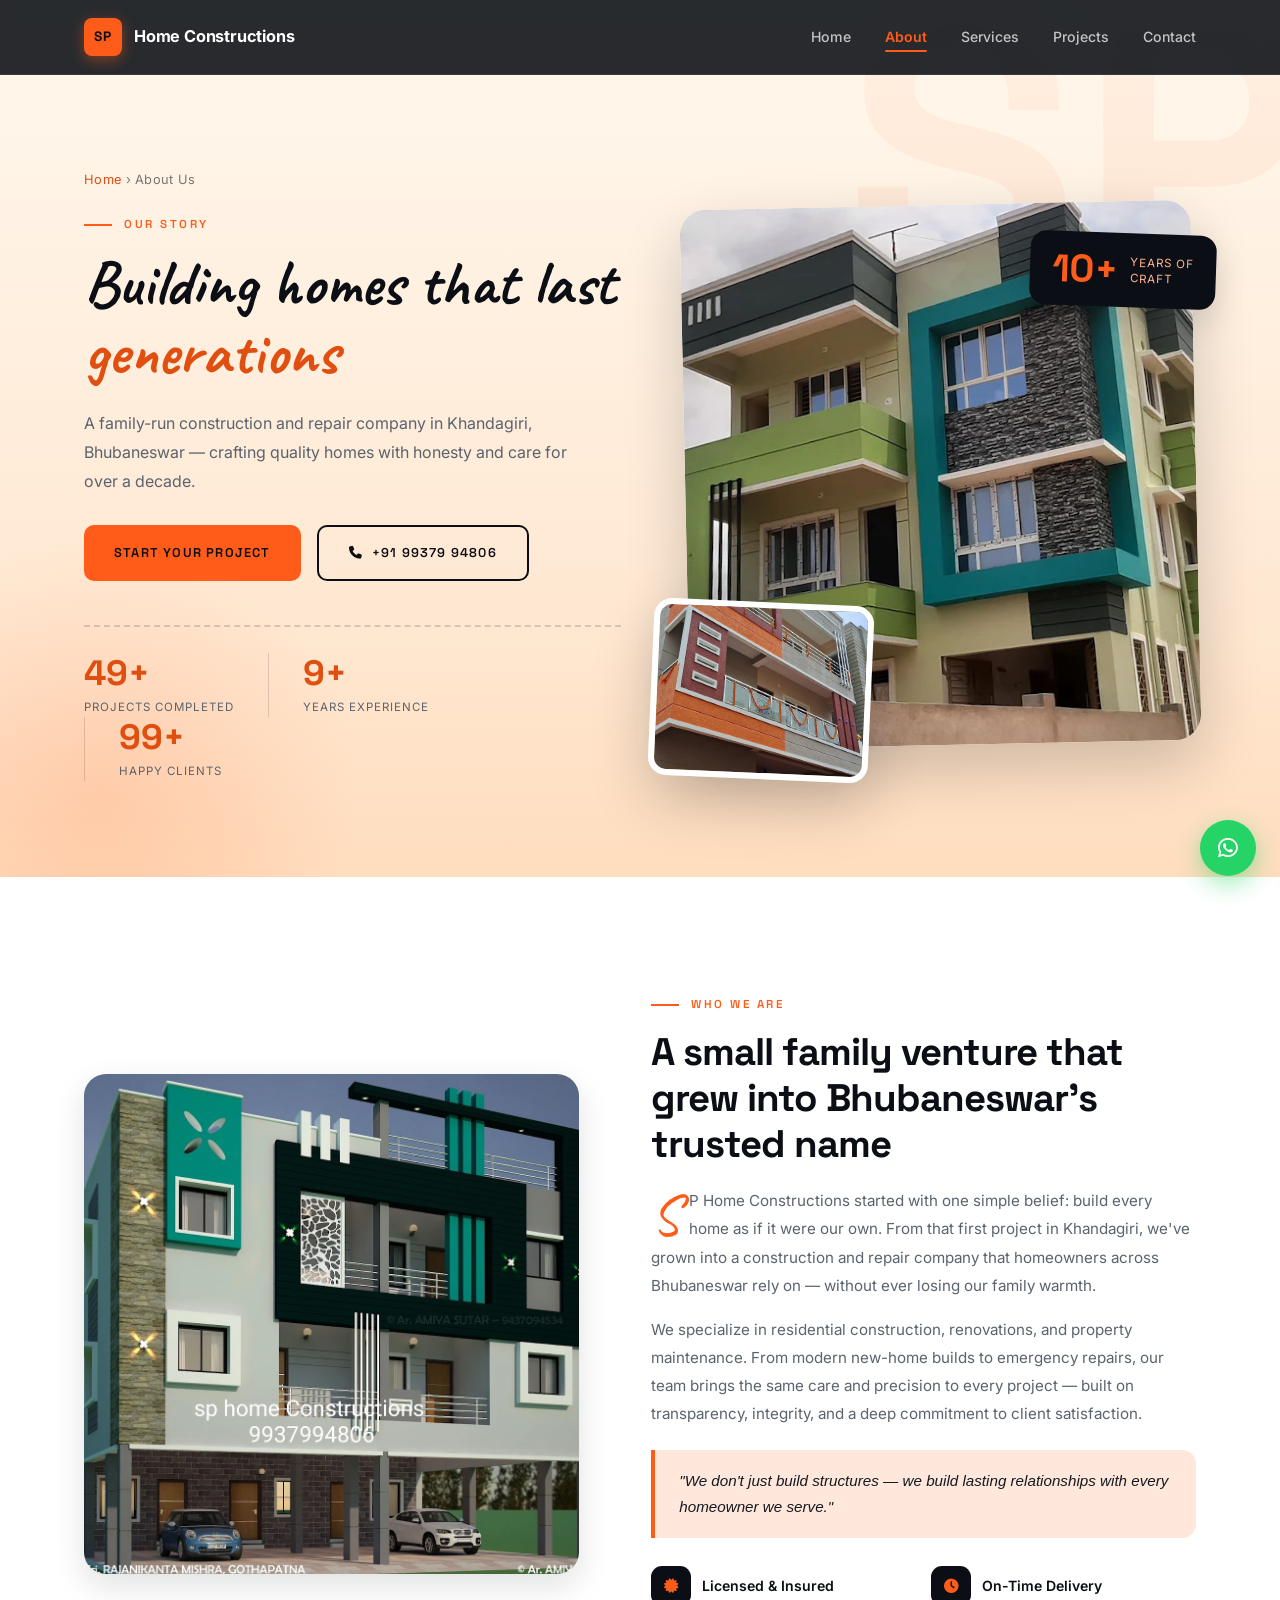
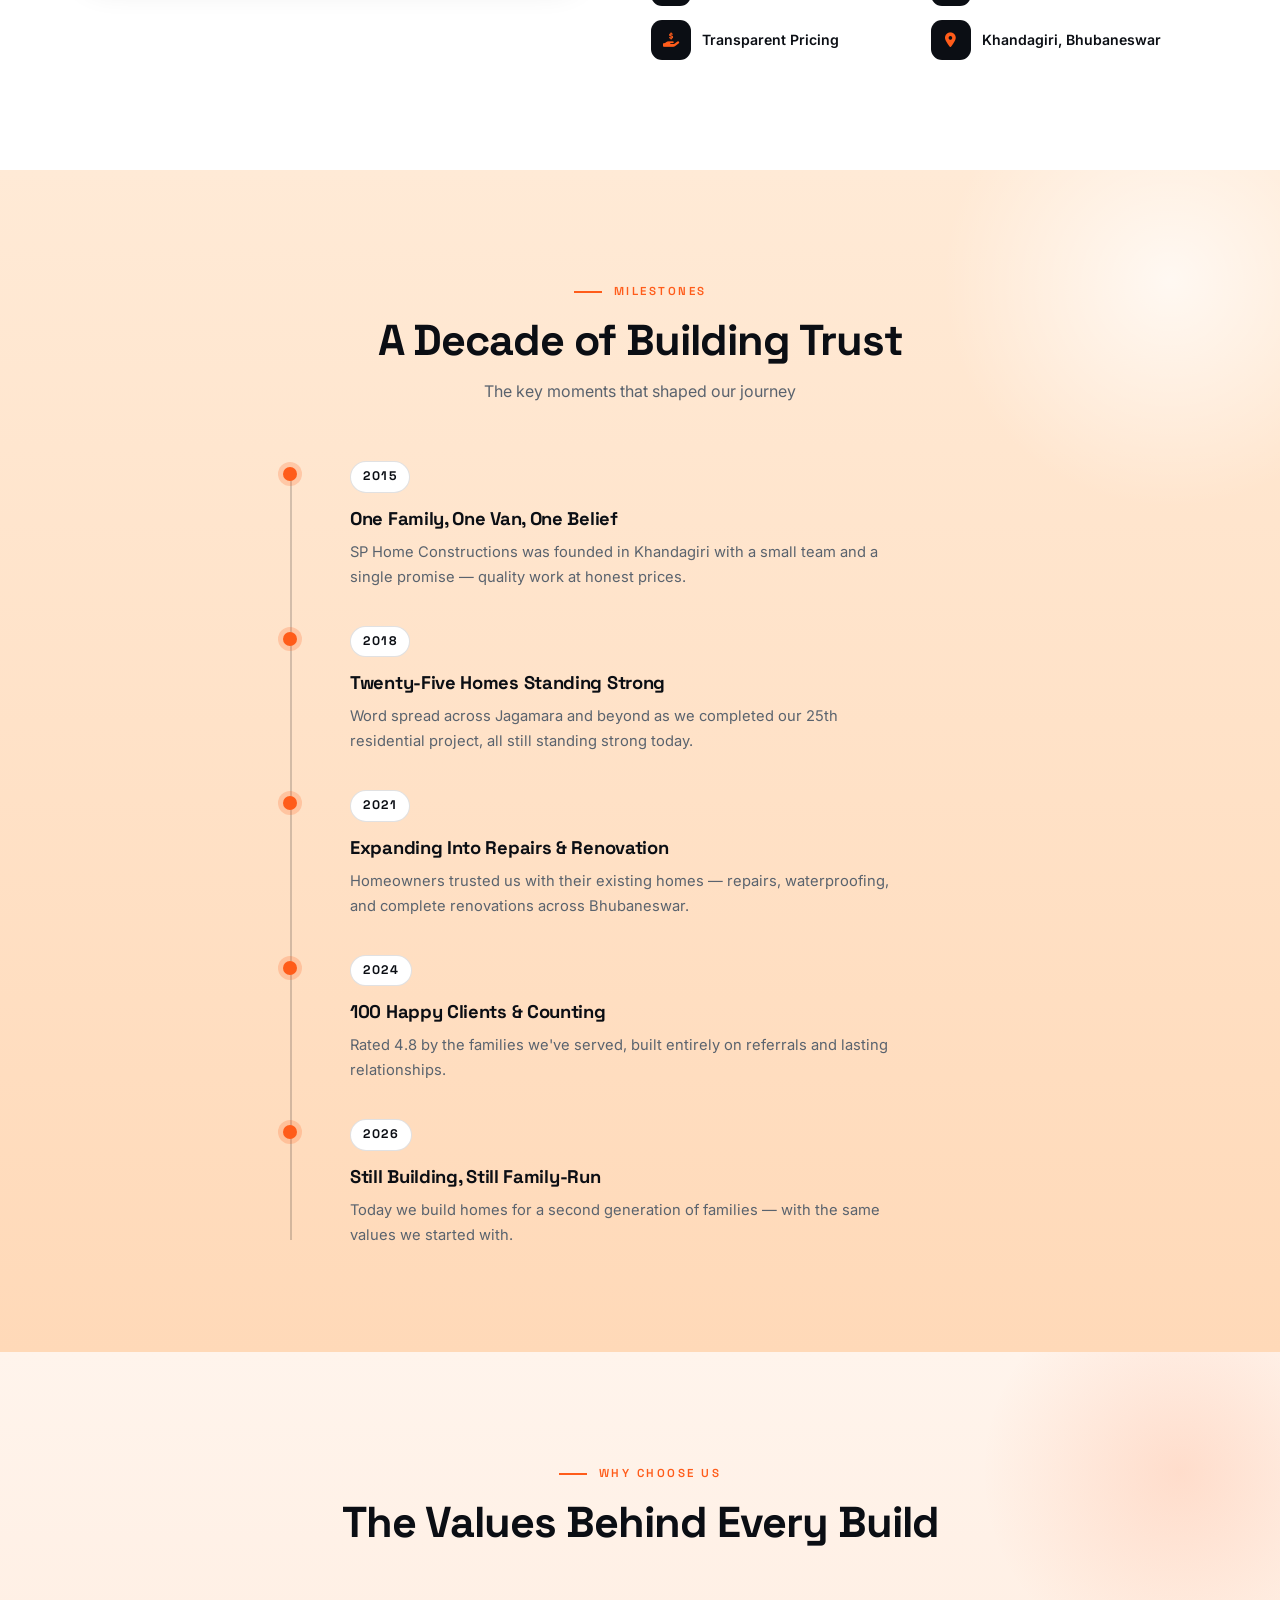
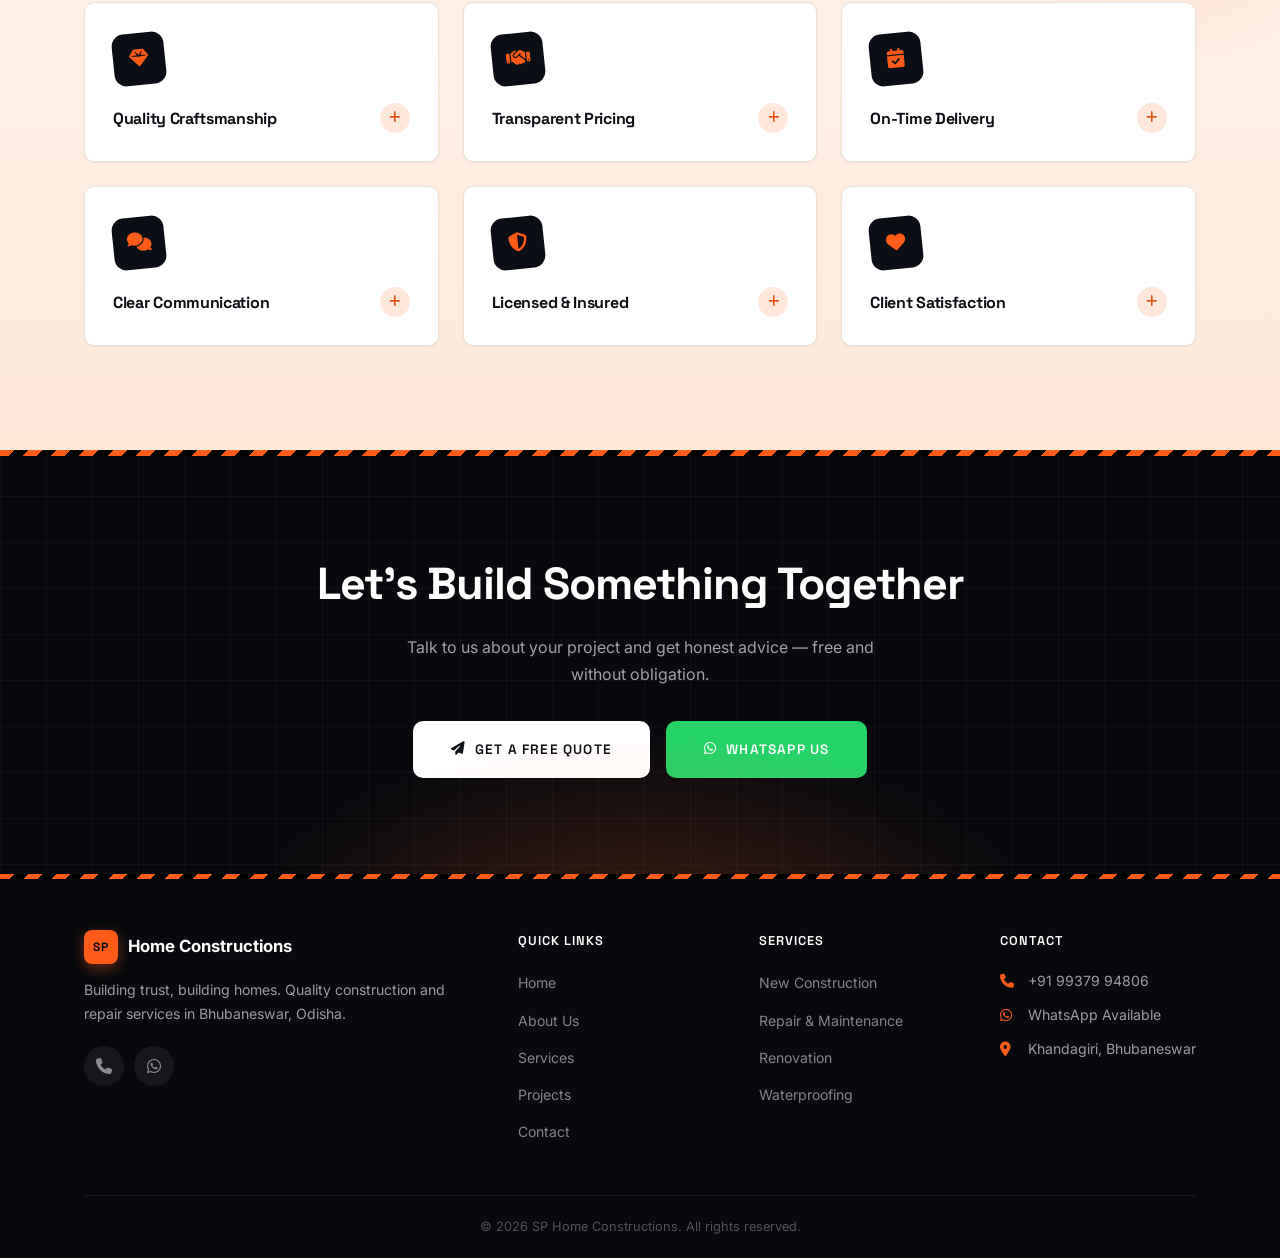
==== commit a9efadb5: "Remove target="_blank" and rel="noopener" attributes from navigation links for consistency across al" ====
--- a/about.html
+++ b/about.html
@@ -71,10 +71,10 @@
         <nav class="nav" id="nav">
           <ul>
             <li><a href="index.html">Home</a></li>
-            <li><a href="about.html" target="_blank" rel="noopener" class="active">About</a></li>
-            <li><a href="services.html" target="_blank" rel="noopener">Services</a></li>
-            <li><a href="projects.html" target="_blank" rel="noopener">Projects</a></li>
-            <li><a href="contact.html" target="_blank" rel="noopener">Contact</a></li>
+            <li><a href="about.html" class="active">About</a></li>
+            <li><a href="services.html">Services</a></li>
+            <li><a href="projects.html">Projects</a></li>
+            <li><a href="contact.html">Contact</a></li>
           </ul>
         </nav>
         <button class="hamburger" id="hamburger" aria-label="Menu">
@@ -97,7 +97,7 @@
               over a decade.
             </p>
             <div class="about-hero-actions">
-              <a href="contact.html" target="_blank" rel="noopener" class="btn btn-primary">
+              <a href="contact.html" class="btn btn-primary">
                 Start Your Project
               </a>
               <a href="tel:+919937994806" class="btn btn-ghost">
@@ -344,7 +344,7 @@
           without obligation.
         </p>
         <div class="cta-actions">
-          <a href="contact.html" target="_blank" rel="noopener" class="btn btn-primary btn-lg">
+          <a href="contact.html" class="btn btn-primary btn-lg">
             <i class="fas fa-paper-plane"></i> Get a Free Quote
           </a>
           <a
@@ -387,10 +387,10 @@
             <h4>Quick Links</h4>
             <ul>
               <li><a href="index.html">Home</a></li>
-              <li><a href="about.html" target="_blank" rel="noopener">About Us</a></li>
-              <li><a href="services.html" target="_blank" rel="noopener">Services</a></li>
-              <li><a href="projects.html" target="_blank" rel="noopener">Projects</a></li>
-              <li><a href="contact.html" target="_blank" rel="noopener">Contact</a></li>
+              <li><a href="about.html">About Us</a></li>
+              <li><a href="services.html">Services</a></li>
+              <li><a href="projects.html">Projects</a></li>
+              <li><a href="contact.html">Contact</a></li>
             </ul>
           </div>
           <div class="footer-links">
